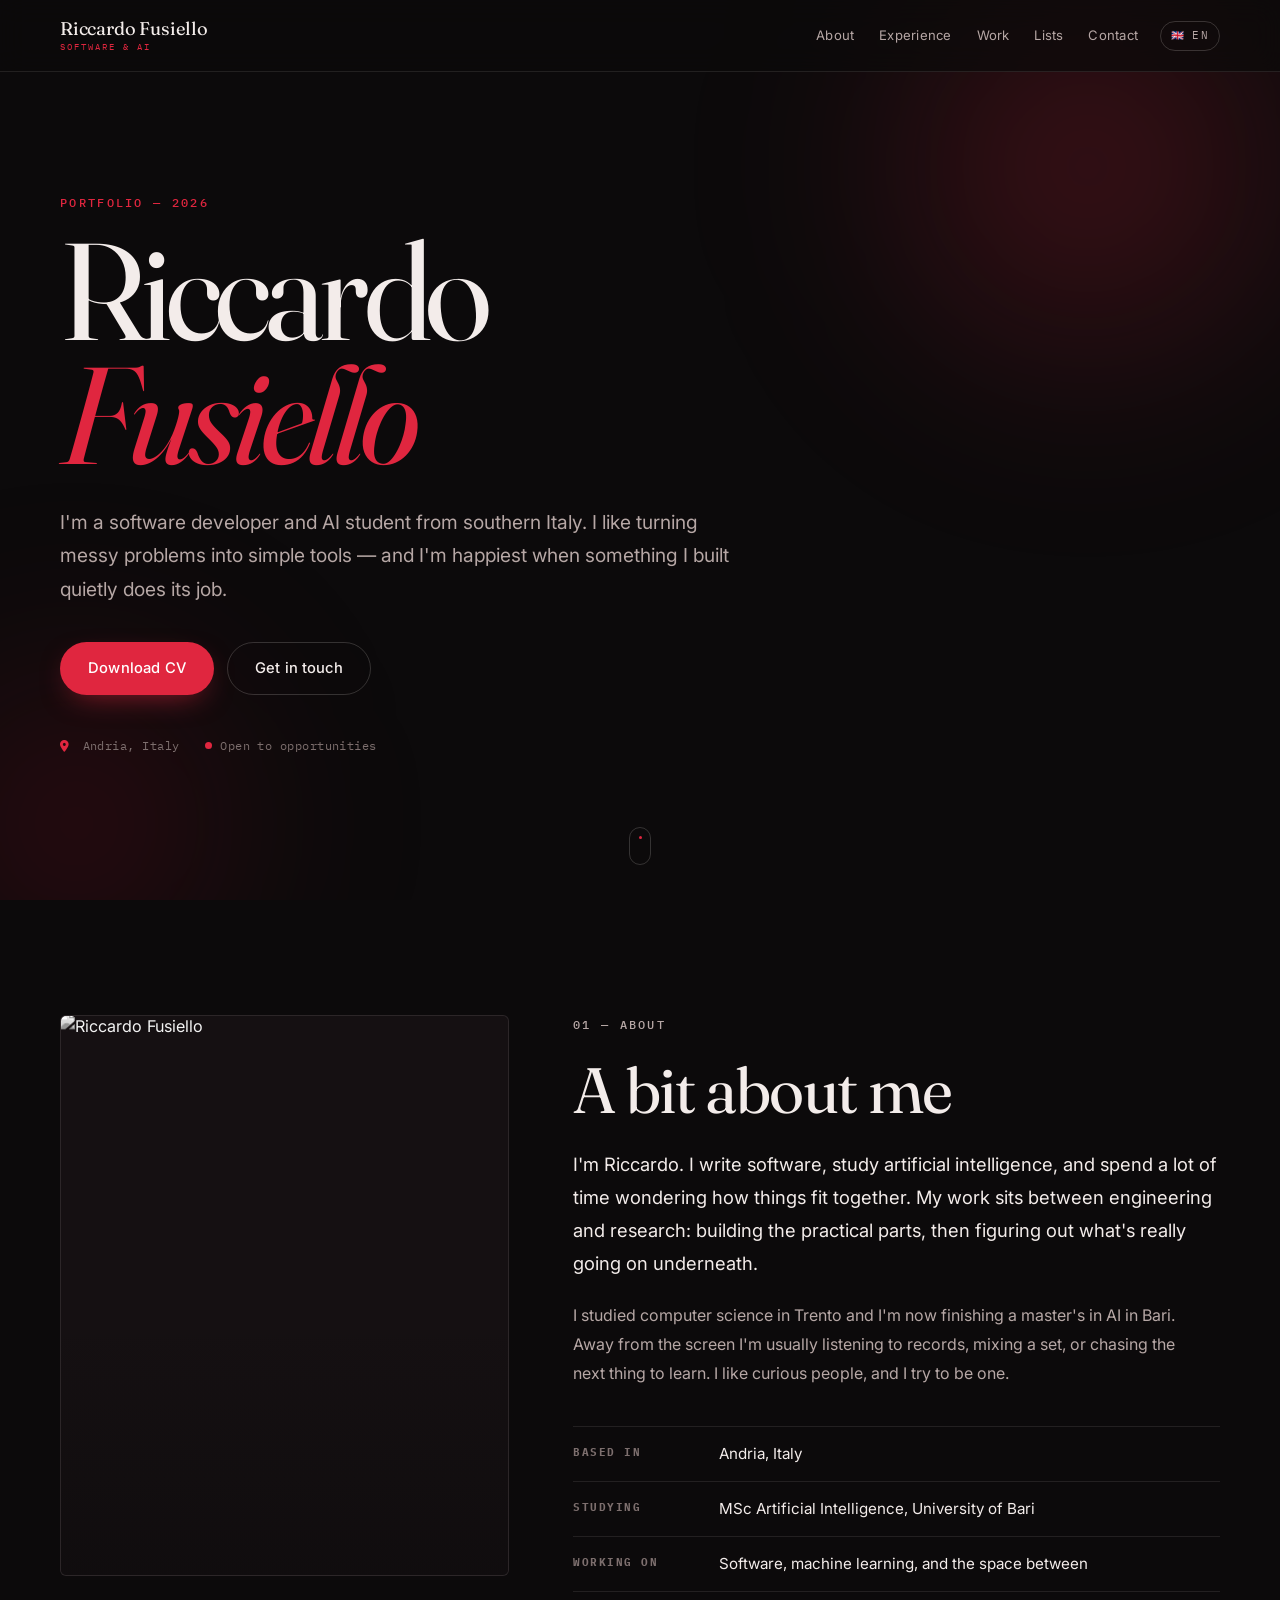
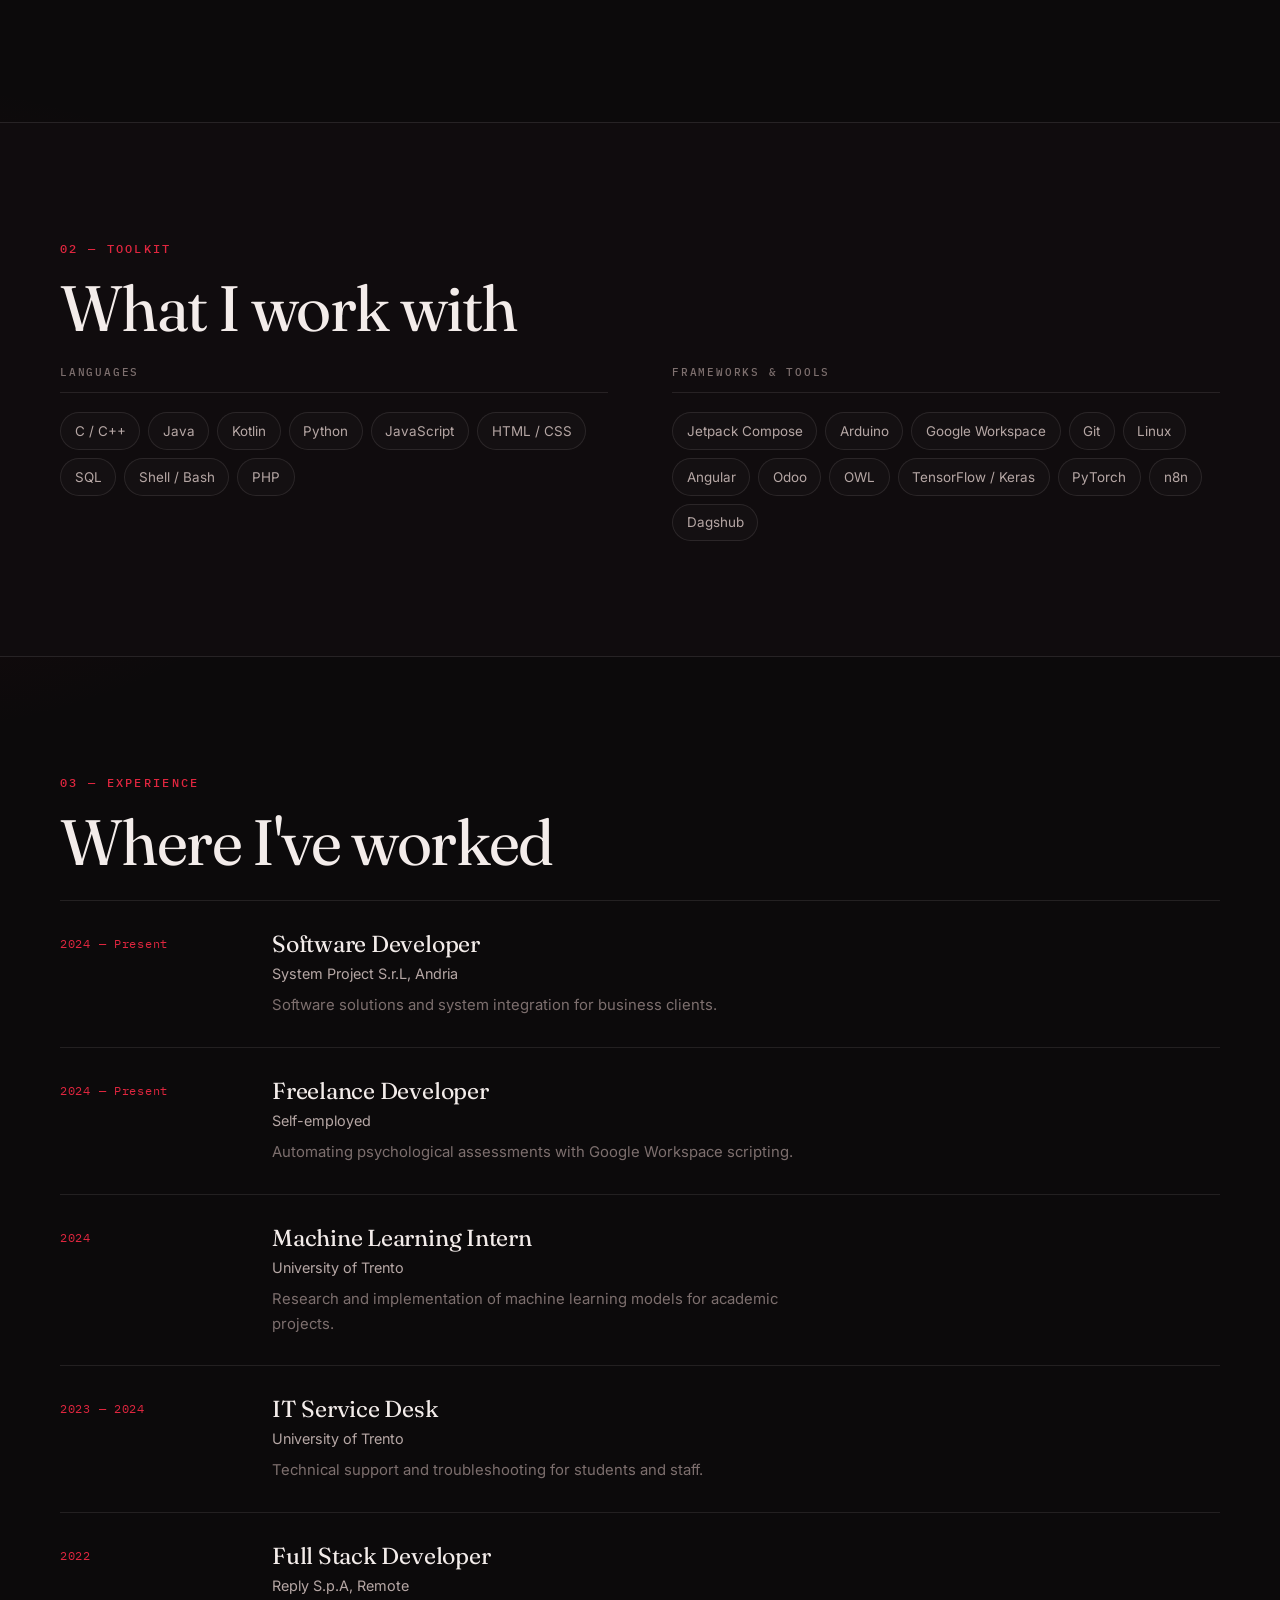
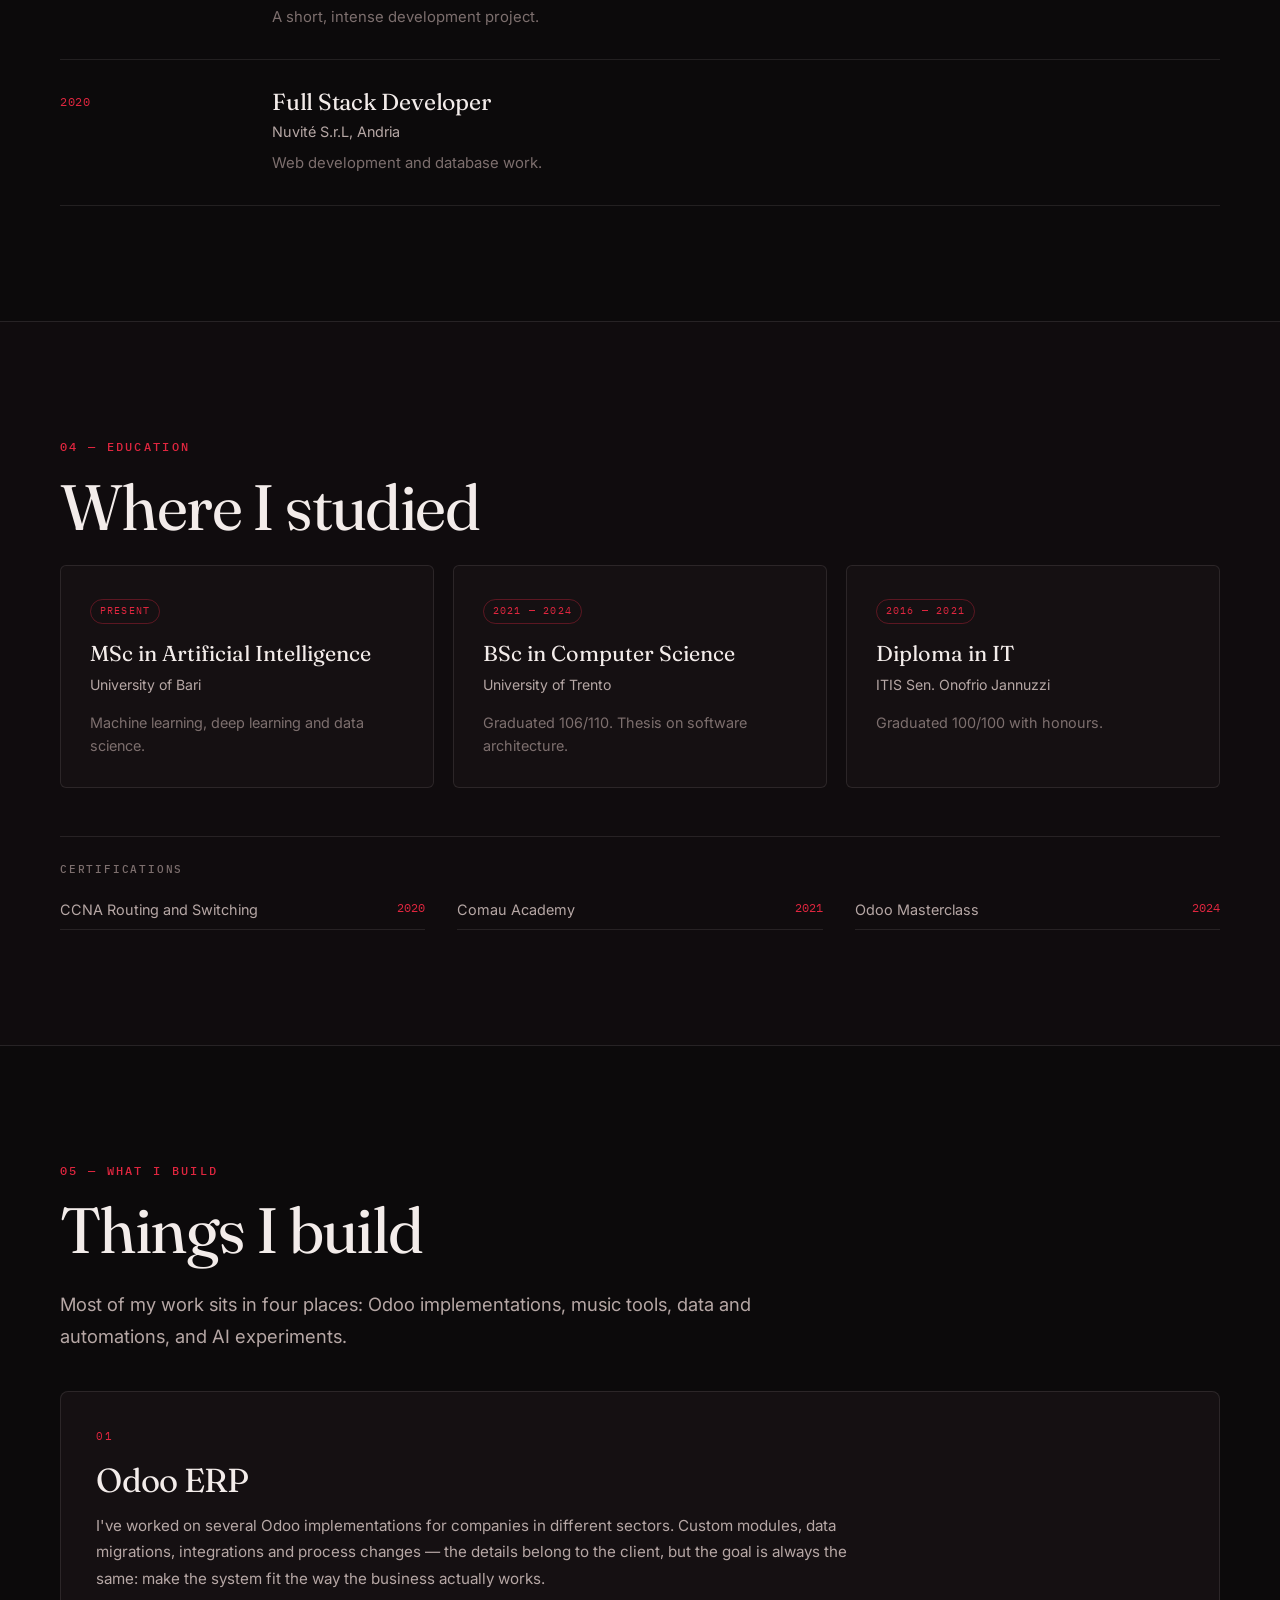
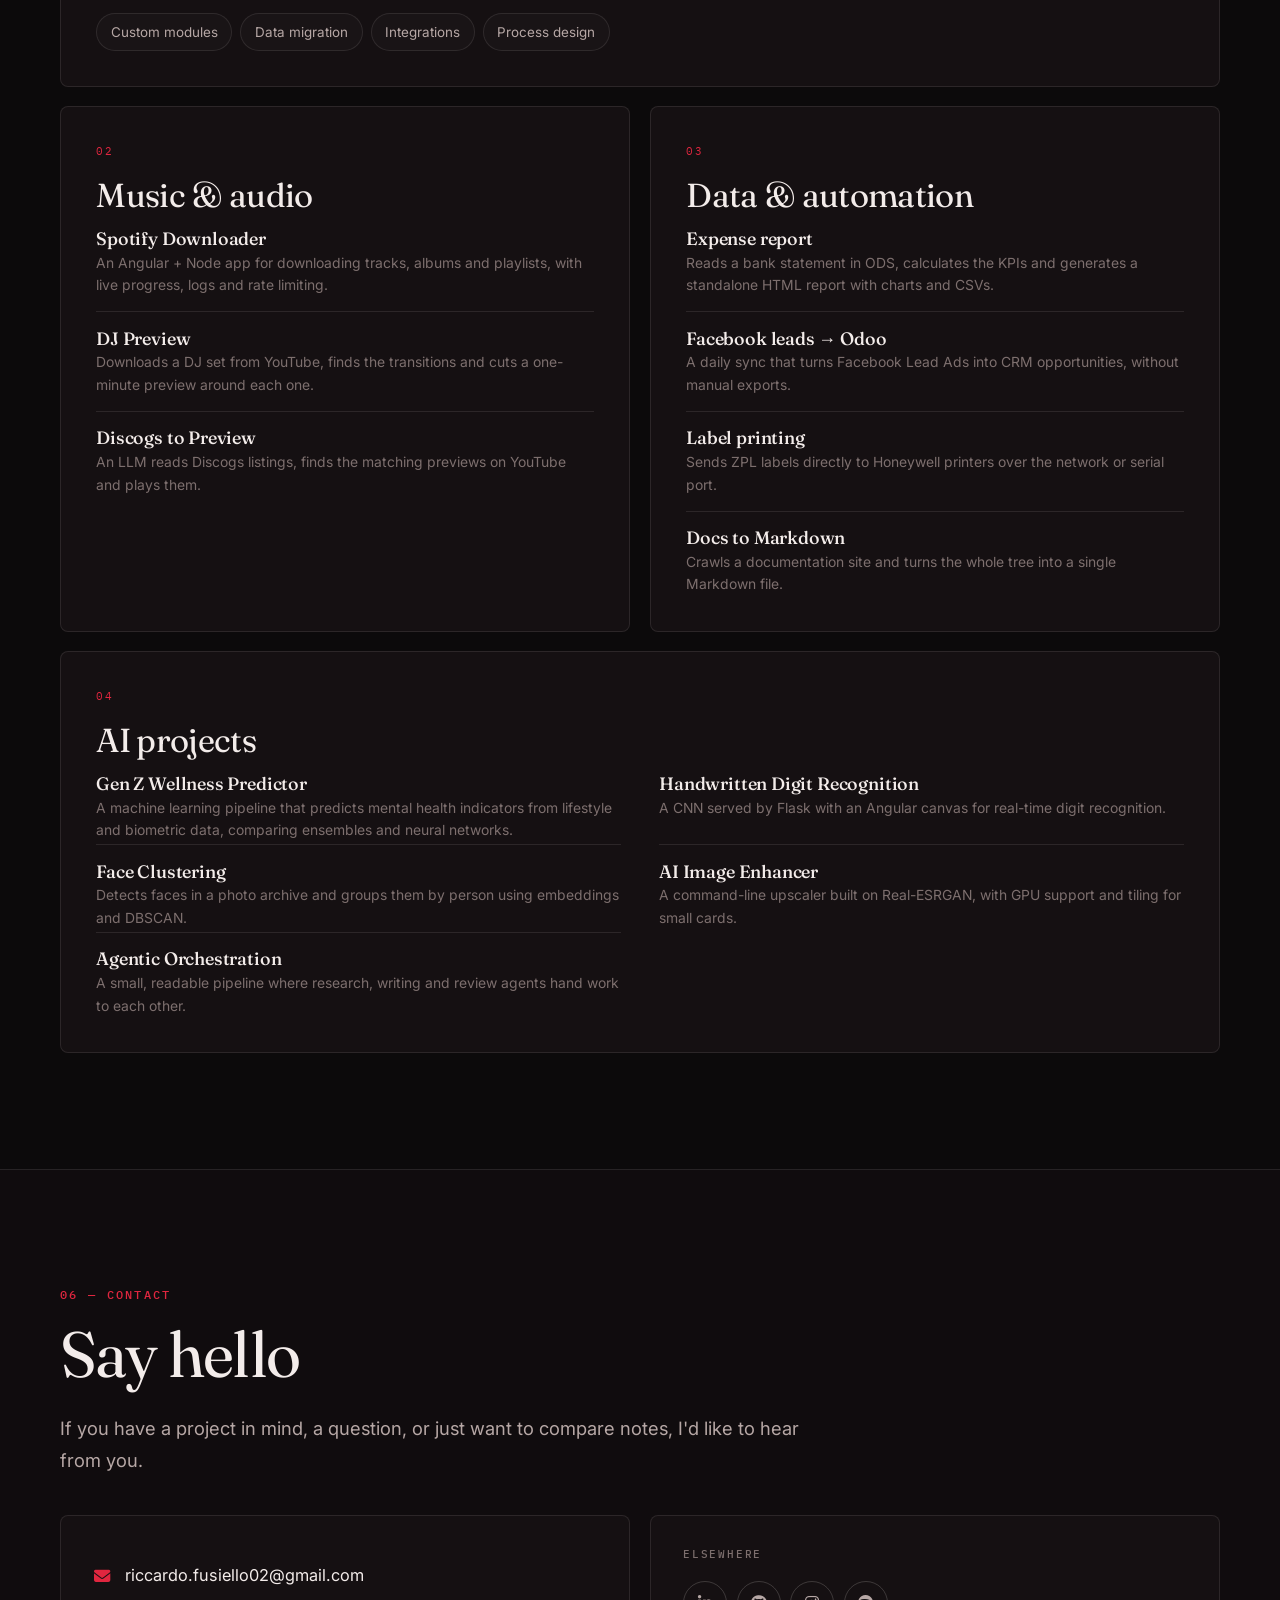
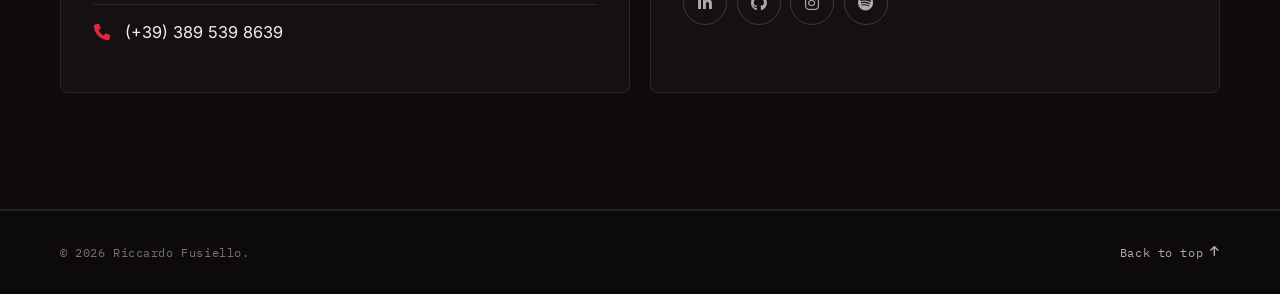
==== index.html @ 57e5f274 "Redesign portfolio with editorial style and rewrite work overview - New red editorial design system " ====
<!DOCTYPE html>
<html lang="en">
<head>
  <meta charset="UTF-8" />
  <meta name="viewport" content="width=device-width, initial-scale=1.0, maximum-scale=5.0, user-scalable=yes" />
  <meta name="theme-color" content="#0c0a0b" />
  <meta name="apple-mobile-web-app-status-bar-style" content="black-translucent" />
  <meta name="color-scheme" content="dark" />
  <style>
    html, body { background-color: #0c0a0b !important; }
  </style>
  <title>Riccardo Fusiello — Software Developer, Odoo ERP & AI</title>
  <meta name="description" content="Riccardo Fusiello is a software developer and AI student based in Andria, Italy. He works on Odoo ERP implementations, custom web apps and automations that save teams time." />
  <meta name="keywords" content="Riccardo Fusiello, software developer, Odoo ERP, Odoo developer, web apps, Angular, Python, automation, artificial intelligence, Andria, Italy" />
  <meta name="author" content="Riccardo Fusiello" />
  <meta name="robots" content="index, follow" />
  <link rel="canonical" href="https://riccardofus.github.io/Cavi-Website/" />

  <meta property="og:type" content="website" />
  <meta property="og:title" content="Riccardo Fusiello — Software Developer, Odoo ERP & AI" />
  <meta property="og:description" content="Odoo ERP implementations, custom web apps and automations. Software developer and AI student based in Andria, Italy." />
  <meta property="og:url" content="https://riccardofus.github.io/Cavi-Website/" />
  <meta property="og:image" content="https://riccardofus.github.io/Cavi-Website/misc/1756748267986.png" />
  <meta property="og:locale" content="en_US" />
  <meta property="og:locale:alternate" content="it_IT" />
  <meta property="og:site_name" content="Riccardo Fusiello" />

  <meta name="twitter:card" content="summary_large_image" />
  <meta name="twitter:title" content="Riccardo Fusiello — Software Developer, Odoo ERP & AI" />
  <meta name="twitter:description" content="Odoo ERP implementations, custom web apps and automations. Software developer and AI student based in Andria, Italy." />
  <meta name="twitter:image" content="https://riccardofus.github.io/Cavi-Website/misc/1756748267986.png" />

  <script type="application/ld+json">
  {
    "@context": "https://schema.org",
    "@graph": [
      {
        "@type": "Person",
        "name": "Riccardo Fusiello",
        "jobTitle": "Software Developer",
        "description": "Software developer and AI student working on Odoo ERP implementations, web apps and automations.",
        "url": "https://riccardofus.github.io/Cavi-Website/",
        "image": "https://riccardofus.github.io/Cavi-Website/misc/1756748267986.png",
        "address": { "@type": "PostalAddress", "addressLocality": "Andria", "addressCountry": "IT" },
        "alumniOf": [
          { "@type": "CollegeOrUniversity", "name": "University of Bari" },
          { "@type": "CollegeOrUniversity", "name": "University of Trento" }
        ],
        "knowsAbout": ["Odoo ERP", "Software Engineering", "Artificial Intelligence", "Web Development", "Automation"],
        "sameAs": [
          "https://www.linkedin.com/in/riccardo-fusiello-a02446216/",
          "https://github.com/riccardofus",
          "https://www.instagram.com/riccardo.fusiello/"
        ]
      },
      {
        "@type": "WebSite",
        "name": "Riccardo Fusiello",
        "url": "https://riccardofus.github.io/Cavi-Website/"
      }
    ]
  }
  </script>

  <link rel="preconnect" href="https://fonts.googleapis.com">
  <link rel="preconnect" href="https://fonts.gstatic.com" crossorigin>
  <link href="https://fonts.googleapis.com/css2?family=Fraunces:opsz,wght@9..144,300;9..144,400;9..144,500;9..144,600&family=Inter:wght@300;400;500;600&family=IBM+Plex+Mono:wght@400;500&display=swap" rel="stylesheet">
  <link
    href="https://cdn.jsdelivr.net/npm/bootstrap@5.3.0/dist/css/bootstrap.min.css"
    rel="stylesheet"
    integrity="sha384-9ndCyUaIbzAi2FUVXJi0CjmCapSmO7SnpJef0486qhLnuZ2cdeRhO02iuK6FUUVM"
    crossorigin="anonymous"
  />
  <link rel="stylesheet" href="https://cdnjs.cloudflare.com/ajax/libs/font-awesome/6.4.0/css/all.min.css">
  <link rel="stylesheet" href="style/styleNew.css" />
</head>
<body>

  <div class="scroll-progress" aria-hidden="true">
    <div class="scroll-progress__fill" id="scrollProgressFill"></div>
  </div>

  <div class="loading" id="loadingScreen">
    <div class="loading__brand">Riccardo Fusiello</div>
    <div class="loading__text" id="loadingText">Loading</div>
    <div class="loading__bar"><div class="loading__fill" id="loadingBarFill"></div></div>
  </div>

  <nav class="navbar navbar-expand-lg fixed-top site-nav">
    <div class="container">
      <a class="nav-brand" href="#top">
        <span class="nav-brand__name">Riccardo Fusiello</span>
        <span class="nav-brand__role">Software &amp; AI</span>
      </a>
      <button class="navbar-toggler" type="button" data-bs-toggle="collapse" data-bs-target="#navbarNav" aria-controls="navbarNav" aria-expanded="false" aria-label="Toggle navigation">
        <span class="toggler-bars"><span></span><span></span><span></span></span>
      </button>
      <div class="collapse navbar-collapse" id="navbarNav">
        <ul class="navbar-nav ms-auto">
          <li class="nav-item"><a class="nav-link" href="#about" data-i18n="nav_about">About</a></li>
          <li class="nav-item"><a class="nav-link" href="#experience" data-i18n="nav_experience">Experience</a></li>
          <li class="nav-item"><a class="nav-link" href="#work" data-i18n="nav_work">Work</a></li>
          <li class="nav-item"><a class="nav-link" href="#lists" id="listsNavLink" data-i18n="nav_lists">Lists</a></li>
          <!-- <li class="nav-item"><a class="nav-link" href="#music" data-i18n="nav_music">Music</a></li> -->
          <li class="nav-item"><a class="nav-link" href="#contact" data-i18n="nav_contact">Contact</a></li>
          <li class="nav-item">
            <button class="lang-toggle" id="langToggle" title="Switch language">
              <span class="lang-flag" id="langFlag">🇬🇧</span>
              <span class="lang-label" id="langLabel">EN</span>
            </button>
          </li>
        </ul>
      </div>
    </div>
  </nav>

  <header id="top" class="hero">
    <div class="hero__glow hero__glow--one" aria-hidden="true"></div>
    <div class="hero__glow hero__glow--two" aria-hidden="true"></div>
    <div class="container hero__inner">
      <p class="eyebrow hero__eyebrow" data-i18n="hero_eyebrow">Portfolio — 2026</p>
      <h1 class="hero__title">
        <span>Riccardo</span>
        <span>Fusiello</span>
      </h1>
      <p class="hero__lead" data-i18n="hero_lead">I'm a software developer and AI student from southern Italy. I like turning messy problems into simple tools — and I'm happiest when something I built quietly does its job.</p>
      <div class="hero__actions">
        <a href="misc/CV.pdf" target="_blank" class="btn btn--primary" data-i18n="hero_cv">Download CV</a>
        <a href="#contact" class="btn btn--ghost" data-i18n="hero_contact">Get in touch</a>
      </div>
      <div class="hero__meta">
        <span><i class="fas fa-map-marker-alt"></i> <span data-i18n="hero_location">Andria, Italy</span></span>
        <span class="status"><i></i> <span data-i18n="hero_status">Open to opportunities</span></span>
      </div>
    </div>
    <a class="hero__scroll" href="#about" aria-label="Scroll to about">
      <span></span>
    </a>
  </header>

  <main>

    <section id="about" class="section about">
      <div class="container">
        <div class="about__grid">
          <div class="about__portrait reveal" style="--d:.05s">
            <div class="portrait">
              <img src="misc/1756748267986.png" alt="Riccardo Fusiello" class="portrait__img">
            </div>
          </div>
          <div class="about__body">
            <p class="eyebrow reveal" style="--d:.1s" data-i18n="about_eyebrow">01 — About</p>
            <h2 class="section-title reveal" style="--d:.15s" data-i18n="about_title">A bit about me</h2>
            <p class="section-lead reveal" style="--d:.2s" data-i18n="about_p1">I'm Riccardo. I write software, study artificial intelligence, and spend a lot of time wondering how things fit together. My work sits between engineering and research: building the practical parts, then figuring out what's really going on underneath.</p>
            <p class="reveal" style="--d:.25s" data-i18n="about_p2">I studied computer science in Trento and I'm now finishing a master's in AI in Bari. Away from the screen I'm usually listening to records, mixing a set, or chasing the next thing to learn. I like curious people, and I try to be one.</p>
            <dl class="facts reveal" style="--d:.3s">
              <div class="fact">
                <dt data-i18n="fact_location_label">Based in</dt>
                <dd data-i18n="fact_location">Andria, Italy</dd>
              </div>
              <div class="fact">
                <dt data-i18n="fact_education_label">Studying</dt>
                <dd data-i18n="fact_education">MSc Artificial Intelligence, University of Bari</dd>
              </div>
              <div class="fact">
                <dt data-i18n="fact_focus_label">Working on</dt>
                <dd data-i18n="fact_focus">Software, machine learning, and the space between</dd>
              </div>
            </dl>
          </div>
        </div>
      </div>
    </section>

    <section id="skills" class="section section--alt skills">
      <div class="container">
        <p class="eyebrow reveal" data-i18n="skills_eyebrow">02 — Toolkit</p>
        <h2 class="section-title reveal" style="--d:.05s" data-i18n="skills_title">What I work with</h2>
        <div class="skills__grid">
          <div class="skill-group reveal" style="--d:.1s">
            <h3 class="skill-group__title" data-i18n="skills_languages">Languages</h3>
            <ul class="tags">
              <li>C / C++</li><li>Java</li><li>Kotlin</li><li>Python</li><li>JavaScript</li><li>HTML / CSS</li><li>SQL</li><li>Shell / Bash</li><li>PHP</li>
            </ul>
          </div>
          <div class="skill-group reveal" style="--d:.18s">
            <h3 class="skill-group__title" data-i18n="skills_frameworks">Frameworks &amp; tools</h3>
            <ul class="tags">
              <li>Jetpack Compose</li><li>Arduino</li><li>Google Workspace</li><li>Git</li><li>Linux</li><li>Angular</li><li>Odoo</li><li>OWL</li><li>TensorFlow / Keras</li><li>PyTorch</li><li>n8n</li><li>Dagshub</li>
            </ul>
          </div>
        </div>
      </div>
    </section>

    <section id="experience" class="section experience">
      <div class="container">
        <p class="eyebrow reveal" data-i18n="exp_eyebrow">03 — Experience</p>
        <h2 class="section-title reveal" style="--d:.05s" data-i18n="exp_title">Where I've worked</h2>
        <div class="timeline">
          <article class="timeline__item reveal" style="--d:.08s">
            <span class="timeline__date">2024 — Present</span>
            <div class="timeline__body">
              <h3 class="timeline__role" data-i18n="job1_title">Software Developer</h3>
              <p class="timeline__org">System Project S.r.L, Andria</p>
              <p class="timeline__desc" data-i18n="job1_desc">Software solutions and system integration for business clients.</p>
            </div>
          </article>
          <article class="timeline__item reveal" style="--d:.14s">
            <span class="timeline__date">2024 — Present</span>
            <div class="timeline__body">
              <h3 class="timeline__role" data-i18n="job2_title">Freelance Developer</h3>
              <p class="timeline__org" data-i18n="job2_company">Self-employed</p>
              <p class="timeline__desc" data-i18n="job2_desc">Automating psychological assessments with Google Workspace scripting.</p>
            </div>
          </article>
          <article class="timeline__item reveal" style="--d:.2s">
            <span class="timeline__date">2024</span>
            <div class="timeline__body">
              <h3 class="timeline__role" data-i18n="job3_title">Machine Learning Intern</h3>
              <p class="timeline__org">University of Trento</p>
              <p class="timeline__desc" data-i18n="job3_desc">Research and implementation of machine learning models for academic projects.</p>
            </div>
          </article>
          <article class="timeline__item reveal" style="--d:.26s">
            <span class="timeline__date">2023 — 2024</span>
            <div class="timeline__body">
              <h3 class="timeline__role" data-i18n="job4_title">IT Service Desk</h3>
              <p class="timeline__org">University of Trento</p>
              <p class="timeline__desc" data-i18n="job4_desc">Technical support and troubleshooting for students and staff.</p>
            </div>
          </article>
          <article class="timeline__item reveal" style="--d:.32s">
            <span class="timeline__date">2022</span>
            <div class="timeline__body">
              <h3 class="timeline__role" data-i18n="job5_title">Full Stack Developer</h3>
              <p class="timeline__org" data-i18n="job5_company">Reply S.p.A, Remote</p>
              <p class="timeline__desc" data-i18n="job5_desc">A short, intense development project.</p>
            </div>
          </article>
          <article class="timeline__item reveal" style="--d:.38s">
            <span class="timeline__date">2020</span>
            <div class="timeline__body">
              <h3 class="timeline__role" data-i18n="job6_title">Full Stack Developer</h3>
              <p class="timeline__org" data-i18n="job6_company">Nuvité S.r.L, Andria</p>
              <p class="timeline__desc" data-i18n="job6_desc">Web development and database work.</p>
            </div>
          </article>
        </div>
      </div>
    </section>

    <section id="education" class="section section--alt education">
      <div class="container">
        <p class="eyebrow reveal" data-i18n="edu_eyebrow">04 — Education</p>
        <h2 class="section-title reveal" style="--d:.05s" data-i18n="edu_title">Where I studied</h2>
        <div class="edu-grid">
          <article class="edu-card reveal" style="--d:.08s">
            <span class="edu-card__badge" data-i18n="edu_present">Present</span>
            <h3 class="edu-card__title" data-i18n="edu_master_title">MSc in Artificial Intelligence</h3>
            <p class="edu-card__org" data-i18n="edu_master_uni">University of Bari</p>
            <p class="edu-card__desc" data-i18n="edu_master_desc">Machine learning, deep learning and data science.</p>
          </article>
          <article class="edu-card reveal" style="--d:.14s">
            <span class="edu-card__badge">2021 — 2024</span>
            <h3 class="edu-card__title" data-i18n="edu_bachelor_title">BSc in Computer Science</h3>
            <p class="edu-card__org" data-i18n="edu_bachelor_uni">University of Trento</p>
            <p class="edu-card__desc" data-i18n="edu_bachelor_desc">Graduated 106/110. Thesis on software architecture.</p>
          </article>
          <article class="edu-card reveal" style="--d:.2s">
            <span class="edu-card__badge">2016 — 2021</span>
            <h3 class="edu-card__title" data-i18n="edu_diploma_title">Diploma in IT</h3>
            <p class="edu-card__org" data-i18n="edu_diploma_school">ITIS Sen. Onofrio Jannuzzi</p>
            <p class="edu-card__desc" data-i18n="edu_diploma_desc">Graduated 100/100 with honours.</p>
          </article>
        </div>
        <div class="certs reveal" style="--d:.24s">
          <h3 class="certs__title" data-i18n="cert_title">Certifications</h3>
          <ul class="certs__list">
            <li>CCNA Routing and Switching <span>2020</span></li>
            <li>Comau Academy <span>2021</span></li>
            <li>Odoo Masterclass <span>2024</span></li>
          </ul>
        </div>
      </div>
    </section>

    <section id="work" class="section work">
      <div class="container">
        <p class="eyebrow reveal" data-i18n="work_eyebrow">05 — What I build</p>
        <h2 class="section-title reveal" style="--d:.05s" data-i18n="work_title">Things I build</h2>
        <p class="section-lead reveal" style="--d:.1s" data-i18n="work_intro">Most of my work sits in three places: Odoo implementations, web apps, and the small automations that quietly save people time.</p>

        <div class="work-grid">
          <article class="work-card work-card--wide reveal" style="--d:.14s">
            <p class="work-card__index">01</p>
            <h3 class="work-card__title" data-i18n="odoo_title">Odoo ERP</h3>
            <p class="work-card__text" data-i18n="odoo_desc">I've worked on several Odoo implementations for companies in different sectors. Custom modules, data migrations, integrations and process changes — the details belong to the client, but the goal is always the same: make the system fit the way the business actually works.</p>
            <ul class="tags work-tags">
              <li data-i18n="odoo_tag1">Custom modules</li>
              <li data-i18n="odoo_tag2">Data migration</li>
              <li data-i18n="odoo_tag3">Integrations</li>
              <li data-i18n="odoo_tag4">Process design</li>
            </ul>
          </article>

          <article class="work-card reveal" style="--d:.2s">
            <p class="work-card__index">02</p>
            <h3 class="work-card__title" data-i18n="musicwork_title">Music &amp; audio</h3>
            <ul class="work-list">
              <li>
                <h4 data-i18n="musicwork1_name">Spotify Downloader</h4>
                <p data-i18n="musicwork1_desc">An Angular + Node app for downloading tracks, albums and playlists, with live progress, logs and rate limiting.</p>
              </li>
              <li>
                <h4 data-i18n="musicwork2_name">DJ Preview</h4>
                <p data-i18n="musicwork2_desc">Downloads a DJ set from YouTube, finds the transitions and cuts a one-minute preview around each one.</p>
              </li>
              <li>
                <h4 data-i18n="musicwork3_name">Discogs to Preview</h4>
                <p data-i18n="musicwork3_desc">An LLM reads Discogs listings, finds the matching previews on YouTube and plays them.</p>
              </li>
            </ul>
          </article>

          <article class="work-card reveal" style="--d:.26s">
            <p class="work-card__index">03</p>
            <h3 class="work-card__title" data-i18n="datawork_title">Data &amp; automation</h3>
            <ul class="work-list">
              <li>
                <h4 data-i18n="datawork1_name">Expense report</h4>
                <p data-i18n="datawork1_desc">Reads a bank statement in ODS, calculates the KPIs and generates a standalone HTML report with charts and CSVs.</p>
              </li>
              <li>
                <h4 data-i18n="datawork2_name">Facebook leads → Odoo</h4>
                <p data-i18n="datawork2_desc">A daily sync that turns Facebook Lead Ads into CRM opportunities, without manual exports.</p>
              </li>
              <li>
                <h4 data-i18n="datawork3_name">Label printing</h4>
                <p data-i18n="datawork3_desc">Sends ZPL labels directly to Honeywell printers over the network or serial port.</p>
              </li>
              <li>
                <h4 data-i18n="datawork4_name">Docs to Markdown</h4>
                <p data-i18n="datawork4_desc">Crawls a documentation site and turns the whole tree into a single Markdown file.</p>
              </li>
            </ul>
          </article>

          <article class="work-card work-card--wide reveal" style="--d:.32s">
            <p class="work-card__index">04</p>
            <h3 class="work-card__title" data-i18n="aiwork_title">AI projects</h3>
            <ul class="work-list work-list--grid">
              <li>
                <h4 data-i18n="aiwork1_name">Gen Z Wellness Predictor</h4>
                <p data-i18n="aiwork1_desc">A machine learning pipeline that predicts mental health indicators from lifestyle and biometric data, comparing ensembles and neural networks.</p>
              </li>
              <li>
                <h4 data-i18n="aiwork2_name">Handwritten Digit Recognition</h4>
                <p data-i18n="aiwork2_desc">A CNN served by Flask with an Angular canvas for real-time digit recognition.</p>
              </li>
              <li>
                <h4 data-i18n="aiwork3_name">Face Clustering</h4>
                <p data-i18n="aiwork3_desc">Detects faces in a photo archive and groups them by person using embeddings and DBSCAN.</p>
              </li>
              <li>
                <h4 data-i18n="aiwork4_name">AI Image Enhancer</h4>
                <p data-i18n="aiwork4_desc">A command-line upscaler built on Real-ESRGAN, with GPU support and tiling for small cards.</p>
              </li>
              <li>
                <h4 data-i18n="aiwork5_name">Agentic Orchestration</h4>
                <p data-i18n="aiwork5_desc">A small, readable pipeline where research, writing and review agents hand work to each other.</p>
              </li>
            </ul>
          </article>
        </div>

        <!-- Old project card, kept for reference:
        <article class="project reveal" style="--d:.1s" data-title="Shelfy" data-quote="A quiet place for the books you actually own.">
          <div class="project__media" aria-hidden="true"><span class="project__icon"><i class="fas fa-book-open"></i></span></div>
          <div class="project__body">
            <p class="project__index">01</p>
            <h3 class="project__title" data-i18n="project_title">Shelfy</h3>
            <p class="project__quote" data-i18n="project_quote">A quiet place for the books you actually own.</p>
            <p class="project__desc" data-i18n="project_desc">A small library app for the books I own and lend. It began as a fix for my own shelf and ended up teaching me how much work goes into keeping something simple.</p>
          </div>
        </article>
        -->
      </div>
    </section>

    <!-- Music and roulette are kept here for reference. Remove this comment block to restore them.
    <section id="music" class="section section--alt music">
      <div class="container">
        <p class="eyebrow reveal" data-i18n="music_eyebrow">06 — Sound</p>
        <h2 class="section-title reveal" style="--d:.05s" data-i18n="music_title">cavi.wav</h2>
        <p class="section-lead reveal" style="--d:.1s" data-i18n="music_tagline">Records, mixes and late-night discoveries.</p>

        <div class="tabs reveal" style="--d:.14s">
          <button class="tab is-active" data-tab="spotify" data-i18n="music_tab_spotify">Spotify</button>
          <button class="tab" data-tab="youtube" data-i18n="music_tab_youtube">YouTube</button>
          <button class="tab" data-tab="instagram" data-i18n="music_tab_instagram">Instagram</button>
        </div>

        <div class="panel is-active" id="panel-spotify">
          <div class="spotify-grid">
            <div class="spotify-card reveal" style="--d:.05s">
              <iframe src="https://open.spotify.com/embed/playlist/5WXVYnbA08tIUIexoFm0GP" width="100%" height="152" frameborder="0" allowtransparency="true" allow="encrypted-media" loading="lazy"></iframe>
              <p class="spotify-label">Jazz-Funky House</p>
            </div>
            <div class="spotify-card reveal" style="--d:.1s">
              <iframe src="https://open.spotify.com/embed/playlist/3mCXkog9fWWtxIYX5mbaWJ" width="100%" height="152" frameborder="0" allowtransparency="true" allow="encrypted-media" loading="lazy"></iframe>
              <p class="spotify-label">Glitchato</p>
            </div>
            <div class="spotify-card reveal" style="--d:.15s">
              <iframe src="https://open.spotify.com/embed/playlist/39CWgfBArrnIoXfnEpK1XA" width="100%" height="152" frameborder="0" allowtransparency="true" allow="encrypted-media" loading="lazy"></iframe>
              <p class="spotify-label">Soundtrack fuori di testa</p>
            </div>
            <div class="spotify-card reveal" style="--d:.2s">
              <iframe src="https://open.spotify.com/embed/playlist/6AYfZqv8yufAK4ynfZICKw" width="100%" height="152" frameborder="0" allowtransparency="true" allow="encrypted-media" loading="lazy"></iframe>
              <p class="spotify-label">Jungle Vibes</p>
            </div>
            <div class="spotify-card reveal" style="--d:.25s">
              <iframe src="https://open.spotify.com/embed/playlist/7pCNudfXyp25BJp5EGXy1m" width="100%" height="152" frameborder="0" allowtransparency="true" allow="encrypted-media" loading="lazy"></iframe>
              <p class="spotify-label">Dream man</p>
            </div>
            <div class="spotify-card reveal" style="--d:.3s">
              <iframe src="https://open.spotify.com/embed/playlist/72c80SP8YSASEz9Bkwkxh2" width="100%" height="152" frameborder="0" allowtransparency="true" allow="encrypted-media" loading="lazy"></iframe>
              <p class="spotify-label">Karaokando</p>
            </div>
          </div>
          <div class="panel__cta">
            <a href="https://open.spotify.com/user/11134519888" target="_blank" class="btn btn--ghost" data-i18n="music_spotify_cta">Open all 47 playlists</a>
          </div>
        </div>

        <div class="panel" id="panel-youtube">
          <div class="youtube-card reveal">
            <div class="youtube-thumb" data-href="https://www.youtube.com/@Caviiiiii">
              <i class="fab fa-youtube youtube-play"></i>
              <span class="youtube-thumb__label" data-i18n="music_yt_visit">Visit channel</span>
            </div>
            <div class="youtube-info">
              <h3>cavi.wav</h3>
              <p data-i18n="music_yt_desc">DJ sets, mixes and music</p>
              <a href="https://www.youtube.com/@Caviiiiii" target="_blank" class="link">@Caviiiiii</a>
            </div>
          </div>
          <div class="panel__cta">
            <a href="https://www.youtube.com/@Caviiiiii" target="_blank" class="btn btn--ghost" data-i18n="music_yt_cta">Subscribe on YouTube</a>
          </div>
        </div>

        <div class="panel" id="panel-instagram">
          <div class="instagram-card reveal">
            <div class="instagram-header">
              <div class="instagram-avatar"><i class="fab fa-instagram"></i></div>
              <div>
                <h3>cavi.media</h3>
                <p data-i18n="music_ig_desc">Music · DJ · Vibes</p>
              </div>
            </div>
            <div class="instagram-post" data-href="https://www.instagram.com/cavi.media">
              <i class="fab fa-instagram"></i>
              <span data-i18n="music_ig_visit">View profile</span>
            </div>
            <div class="panel__cta">
              <a href="https://www.instagram.com/cavi.media" target="_blank" class="btn btn--ghost" data-i18n="music_ig_cta">Follow @cavi.media</a>
            </div>
          </div>
        </div>
      </div>
    </section>

    <section id="roulette" class="section roulette">
      <div class="container">
        <p class="eyebrow reveal" data-i18n="roulette_eyebrow">07 — Playlist</p>
        <h2 class="section-title reveal" style="--d:.05s" data-i18n="roulette_title">Pick a track</h2>
        <p class="section-lead reveal" style="--d:.1s" data-i18n="roulette_tagline">Let the archive choose for you.</p>
        <div class="roulette__box reveal" style="--d:.15s">
          <div class="roulette__display" id="songDisplay">
            <div class="roulette__placeholder" id="songPlaceholder">
              <i class="fas fa-compact-disc"></i>
              <p data-i18n="roulette_placeholder">Ready when you are.</p>
            </div>
            <div class="roulette__result" id="songResult" style="display:none">
              <iframe id="songFrame" src="" width="100%" height="152" frameborder="0" allowtransparency="true" allow="encrypted-media" loading="lazy"></iframe>
              <p class="roulette__track" id="songTrackName"></p>
              <p class="roulette__playlist" id="songPlaylistName"></p>
            </div>
          </div>
          <button class="btn btn--primary" id="shuffleBtn">
            <i class="fas fa-shuffle"></i> <span data-i18n="roulette_btn">Shuffle</span>
          </button>
        </div>
      </div>
    </section>
    -->

    <section id="contact" class="section section--alt contact">
      <div class="container">
        <p class="eyebrow reveal" data-i18n="contact_eyebrow">08 — Contact</p>
        <h2 class="section-title reveal" style="--d:.05s" data-i18n="contact_title">Say hello</h2>
        <p class="section-lead reveal" style="--d:.1s" data-i18n="contact_lead">If you have a project in mind, a question, or just want to compare notes, I'd like to hear from you.</p>
        <div class="contact__grid">
          <div class="contact-card reveal" style="--d:.15s">
            <a href="mailto:riccardo.fusiello02@gmail.com" class="contact-card__link">
              <i class="fas fa-envelope"></i>
              <span>riccardo.fusiello02@gmail.com</span>
            </a>
            <a href="tel:+393895398639" class="contact-card__link">
              <i class="fas fa-phone"></i>
              <span>(+39) 389 539 8639</span>
            </a>
          </div>
          <div class="contact-card reveal" style="--d:.2s">
            <h3 class="contact-card__title" data-i18n="connect_title">Elsewhere</h3>
            <div class="socials">
              <a href="https://www.linkedin.com/in/riccardo-fusiello-a02446216/" target="_blank" aria-label="LinkedIn"><i class="fab fa-linkedin-in"></i></a>
              <a href="https://github.com/riccardofus" target="_blank" aria-label="GitHub"><i class="fab fa-github"></i></a>
              <a href="https://www.instagram.com/riccardo.fusiello/" target="_blank" aria-label="Instagram"><i class="fab fa-instagram"></i></a>
              <a href="https://open.spotify.com/user/11134519888?si=5ef3217eab024590" target="_blank" aria-label="Spotify"><i class="fab fa-spotify"></i></a>
            </div>
          </div>
        </div>
      </div>
    </section>
  </main>

  <footer class="footer">
    <div class="container footer__inner">
      <span data-i18n="copyright">© 2026 Riccardo Fusiello.</span>
      <a href="#top" class="footer__top">Back to top <i class="fas fa-arrow-up"></i></a>
    </div>
  </footer>

  <div class="lists-overlay" id="listsOverlay" aria-hidden="true">
    <div class="lists-overlay__backdrop" data-close-lists></div>
    <div class="lists-overlay__frame" role="dialog" aria-modal="true" aria-label="My Lists">
      <button class="lists-close" id="listsClose" aria-label="Close">✕</button>
      <div class="lists-head">
        <p class="eyebrow" data-i18n="nav_lists">Lists</p>
        <h2 class="section-title" data-i18n="lists_title">My Lists</h2>
        <p class="section-lead" data-i18n="lists_tagline">Books, films and albums worth remembering.</p>
      </div>
      <div class="lists-controls">
        <div class="lists-tabs" id="listsTabs"></div>
        <label class="lists-search">
          <i class="fas fa-search"></i>
          <input type="search" id="listsSearch" data-i18n-ph="lists_filter" placeholder="Filter...">
        </label>
      </div>
      <div class="lists-table-wrap">
        <div class="lists-empty" id="listsEmpty" data-i18n="lists_loading">Loading...</div>
        <table class="lists-table" id="listsTable" hidden>
          <thead>
            <tr>
              <th data-key="title" data-i18n="lists_col_title">Title</th>
              <th data-key="year" data-i18n="lists_col_year">Year</th>
              <th data-key="artist" data-i18n="lists_col_artist">Artist</th>
            </tr>
          </thead>
          <tbody id="listsBody"></tbody>
        </table>
      </div>
      <p class="lists-hint" id="listsHint"></p>
    </div>
  </div>

  <script src="https://cdn.jsdelivr.net/npm/bootstrap@5.3.0/dist/js/bootstrap.bundle.min.js" integrity="sha384-geWF76RCwLtnZ8qwWowPQNguL3RmwHVBC9FhGdlKrxdiJJigb/j/68SIy3Te4Bkz" crossorigin="anonymous"></script>

  <script>
    const prefersReducedMotion = window.matchMedia('(prefers-reduced-motion: reduce)').matches;

    const loadingBar = document.getElementById('loadingBarFill');
    const loadingScreen = document.getElementById('loadingScreen');
    let progress = 0;
    const loadingInterval = setInterval(() => {
      progress += Math.random() * 18 + 8;
      if (progress >= 100) {
        progress = 100;
        clearInterval(loadingInterval);
        loadingBar.style.width = '100%';
        setTimeout(() => {
          loadingScreen.classList.add('is-hidden');
          document.body.classList.add('is-loaded');
          setTimeout(() => { loadingScreen.style.display = 'none'; }, 700);
        }, 250);
        return;
      }
      loadingBar.style.width = progress + '%';
    }, 160);

    const progressFill = document.getElementById('scrollProgressFill');
    function updateScrollProgress() {
      const doc = document.documentElement;
      const max = doc.scrollHeight - doc.clientHeight;
      progressFill.style.width = (max > 0 ? (doc.scrollTop / max) * 100 : 0) + '%';
    }
    window.addEventListener('scroll', updateScrollProgress, { passive: true });
    window.addEventListener('resize', updateScrollProgress);
    updateScrollProgress();

    const revealObserver = new IntersectionObserver((entries) => {
      entries.forEach((entry) => {
        if (entry.isIntersecting) {
          entry.target.classList.add('is-visible');
          revealObserver.unobserve(entry.target);
        }
      });
    }, { threshold: 0.12, rootMargin: '0px 0px -60px 0px' });
    document.querySelectorAll('.reveal').forEach((el) => revealObserver.observe(el));

    document.querySelectorAll('a[href^="#"]').forEach((anchor) => {
      anchor.addEventListener('click', function (e) {
        const target = document.querySelector(this.getAttribute('href'));
        if (target) {
          e.preventDefault();
          target.scrollIntoView({ behavior: prefersReducedMotion ? 'auto' : 'smooth', block: 'start' });
        }
      });
    });

    const navToggler = document.querySelector('.navbar-toggler');
    const navbarCollapse = document.getElementById('navbarNav');
    if (navToggler && navbarCollapse) {
      navToggler.addEventListener('click', () => {
        setTimeout(() => navToggler.classList.toggle('is-open', navbarCollapse.classList.contains('show')), 10);
      });
      navbarCollapse.querySelectorAll('.nav-link').forEach((link) => {
        link.addEventListener('click', () => navToggler.classList.remove('is-open'));
      });
    }

    const musicEnabled = document.getElementById('music') || document.getElementById('roulette');
    if (musicEnabled) {
    document.querySelectorAll('.tab').forEach((tab) => {
      tab.addEventListener('click', () => {
        const target = tab.dataset.tab;
        document.querySelectorAll('.tab').forEach((t) => t.classList.remove('is-active'));
        tab.classList.add('is-active');
        document.querySelectorAll('.panel').forEach((p) => {
          p.classList.toggle('is-active', p.id === 'panel-' + target);
        });
      });
    });

    document.querySelectorAll('[data-href]').forEach((el) => {
      el.addEventListener('click', () => window.open(el.dataset.href, '_blank'));
    });

    let songDatabase = [];
    let songsLoaded = false;
    fetch('spotify_tracks.json')
      .then((r) => r.json())
      .then((data) => {
        songDatabase = data.t.map((t) => ({ id: t[0], playlist: t[1] }));
        songsLoaded = true;
      })
      .catch((err) => console.warn('Could not load spotify_tracks.json:', err));

    const shuffleBtn = document.getElementById('shuffleBtn');
    const songPlaceholder = document.getElementById('songPlaceholder');
    const songResult = document.getElementById('songResult');
    const songFrame = document.getElementById('songFrame');
    const songTrackName = document.getElementById('songTrackName');
    const songPlaylistName = document.getElementById('songPlaylistName');
    let lastTrackIndex = -1;

    if (shuffleBtn) {
      shuffleBtn.addEventListener('click', () => {
        if (!songsLoaded || songDatabase.length === 0) {
          songTrackName.textContent = '';
          songPlaylistName.textContent = 'Loading tracks...';
          songPlaceholder.style.display = 'none';
          songResult.style.display = 'block';
          return;
        }
        let idx;
        do { idx = Math.floor(Math.random() * songDatabase.length); }
        while (idx === lastTrackIndex && songDatabase.length > 1);
        lastTrackIndex = idx;
        const track = songDatabase[idx];
        shuffleBtn.classList.add('is-spinning');
        songPlaceholder.style.display = 'none';
        songResult.style.display = 'none';
        setTimeout(() => {
          songFrame.src = 'https://open.spotify.com/embed/track/' + track.id;
          songTrackName.textContent = '';
          songPlaylistName.textContent = 'From: ' + track.playlist;
          songResult.style.display = 'block';
          shuffleBtn.classList.remove('is-spinning');
        }, 450);
      });
    }
    }

    const listsOverlay = document.getElementById('listsOverlay');
    const listsTabsEl = document.getElementById('listsTabs');
    const listsTable = document.getElementById('listsTable');
    const listsBody = document.getElementById('listsBody');
    const listsEmpty = document.getElementById('listsEmpty');
    const listsHint = document.getElementById('listsHint');
    const listsSearch = document.getElementById('listsSearch');

    let listsLoaded = false;
    let listsLoading = false;
    let listsData = [];
    let listsActive = 0;
    let listsSortKey = 'year';
    let listsSortDir = -1;
    let listsScrollY = 0;

    function t(key) {
      return (translations[currentLang] && translations[currentLang][key]) || '';
    }

    function detectDelimiter(line) {
      const counts = { ',': 0, ';': 0, '\t': 0 };
      let inQ = false;
      for (const ch of line) {
        if (ch === '"') inQ = !inQ;
        else if (!inQ && ch in counts) counts[ch]++;
      }
      return Object.keys(counts).reduce((a, b) => (counts[a] >= counts[b] ? a : b), ',');
    }

    function parseCSV(text, delim) {
      text = String(text).replace(/^\uFEFF/, '');
      const rows = [];
      let row = [];
      let field = '';
      let inQ = false;
      for (let i = 0; i < text.length; i++) {
        const c = text[i];
        if (inQ) {
          if (c === '"') {
            if (text[i + 1] === '"') { field += '"'; i++; }
            else inQ = false;
          } else field += c;
        } else if (c === '"') {
          inQ = true;
        } else if (c === delim) {
          row.push(field); field = '';
        } else if (c === '\n') {
          row.push(field); rows.push(row); row = []; field = '';
        } else if (c !== '\r') {
          field += c;
        }
      }
      if (field !== '' || row.length) { row.push(field); rows.push(row); }
      return rows.filter((r) => r.some((c) => c.trim() !== ''));
    }

    function normalizeHeader(h) {
      return String(h).trim().toLowerCase().replace(/["']/g, '');
    }

    function findCol(headers, candidates) {
      for (const c of candidates) {
        const i = headers.findIndex((h) => h === c || h.includes(c));
        if (i !== -1) return i;
      }
      return -1;
    }

    async function loadLists() {
      if (listsLoaded || listsLoading) return;
      listsLoading = true;
      listsEmpty.hidden = false;
      listsEmpty.textContent = t('lists_loading');
      listsTable.hidden = true;
      try {
        const manifestRes = await fetch('lists/manifest.json', { cache: 'no-cache' });
        if (!manifestRes.ok) throw new Error('manifest ' + manifestRes.status);
        const manifest = await manifestRes.json();
        listsData = await Promise.all(manifest.map(async (entry) => {
          const res = await fetch('lists/' + entry.file, { cache: 'no-cache' });
          if (!res.ok) throw new Error(entry.file + ' ' + res.status);
          const text = await res.text();
          const firstLine = text.split(/\r?\n/)[0] || '';
          const rows = parseCSV(text, detectDelimiter(firstLine));
          if (!rows.length) return { label: entry.label, items: [] };
          const headers = rows[0].map(normalizeHeader);
          const iTitle = findCol(headers, ['titolo', 'title', 'nome']);
          const iYear = findCol(headers, ['anno', 'year', 'data']);
          const iArtist = findCol(headers, ['artista', 'artist', 'autore', 'regista', 'author']);
          const items = rows.slice(1).map((r) => ({
            title: (iTitle !== -1 ? r[iTitle] : r[0]) || '',
            year: (iYear !== -1 ? r[iYear] : r[1]) || '',
            artist: (iArtist !== -1 ? r[iArtist] : r[2]) || ''
          }));
          return { label: entry.label, items };
        }));
        listsLoaded = true;
        renderLists();
      } catch (err) {
        console.warn('Lists load error:', err);
        listsEmpty.hidden = false;
        listsEmpty.textContent = t('lists_error');
        listsTable.hidden = true;
        listsHint.textContent = '';
      } finally {
        listsLoading = false;
      }
    }

    function renderLists() {
      if (!listsLoaded) return;
      listsTabsEl.innerHTML = '';
      listsData.forEach((list, i) => {
        const btn = document.createElement('button');
        btn.type = 'button';
        btn.className = 'lists-tab' + (i === listsActive ? ' is-active' : '');
        btn.textContent = list.label;
        btn.addEventListener('click', () => { listsActive = i; renderLists(); });
        listsTabsEl.appendChild(btn);
      });

      listsTable.querySelectorAll('thead th').forEach((th) => {
        th.classList.toggle('is-sorted', th.dataset.key === listsSortKey);
      });

      const list = listsData[listsActive] || { items: [] };
      const q = (listsSearch.value || '').trim().toLowerCase();
      const items = list.items.filter((it) =>
        !q || (it.title + ' ' + it.artist + ' ' + it.year).toLowerCase().includes(q));
      items.sort((a, b) => {
        let av = a[listsSortKey];
        let bv = b[listsSortKey];
        if (listsSortKey === 'year') { av = parseInt(av, 10) || 0; bv = parseInt(bv, 10) || 0; }
        else { av = String(av).toLowerCase(); bv = String(bv).toLowerCase(); }
        if (av < bv) return -1 * listsSortDir;
        if (av > bv) return 1 * listsSortDir;
        return 0;
      });

      listsBody.innerHTML = '';
      items.forEach((it) => {
        const tr = document.createElement('tr');
        const tdT = document.createElement('td');
        tdT.className = 'list-title'; tdT.dataset.label = t('lists_col_title'); tdT.textContent = it.title;
        const tdY = document.createElement('td');
        tdY.className = 'list-year'; tdY.dataset.label = t('lists_col_year'); tdY.textContent = it.year;
        const tdA = document.createElement('td');
        tdA.className = 'list-artist'; tdA.dataset.label = t('lists_col_artist'); tdA.textContent = it.artist;
        tr.append(tdT, tdY, tdA);
        listsBody.appendChild(tr);
      });

      const has = items.length > 0;
      listsTable.hidden = !has;
      listsEmpty.hidden = has;
      if (!has) listsEmpty.textContent = t('lists_empty');
      listsHint.textContent = t('lists_count').replace('{n}', items.length);
      listsSearch.setAttribute('placeholder', t('lists_filter'));
    }

    function openLists() {
      if (!listsOverlay) return;
      listsScrollY = window.scrollY || window.pageYOffset || 0;
      listsOverlay.classList.add('is-open');
      listsOverlay.setAttribute('aria-hidden', 'false');
      document.documentElement.classList.add('is-locked');
      document.body.classList.add('is-locked');
      document.body.style.top = (-listsScrollY) + 'px';
      loadLists();
      if (listsLoaded) renderLists();
    }

    function closeLists() {
      if (!listsOverlay) return;
      listsOverlay.classList.remove('is-open');
      listsOverlay.setAttribute('aria-hidden', 'true');
      document.documentElement.classList.remove('is-locked');
      document.body.classList.remove('is-locked');
      document.body.style.top = '';
      window.scrollTo(0, listsScrollY);
    }

    const listsNavLink = document.getElementById('listsNavLink');
    if (listsNavLink) listsNavLink.addEventListener('click', (e) => { e.preventDefault(); openLists(); });
    if (listsOverlay) {
      listsOverlay.querySelector('[data-close-lists]').addEventListener('click', closeLists);
      document.getElementById('listsClose').addEventListener('click', closeLists);
      document.addEventListener('keydown', (e) => {
        if (e.key === 'Escape' && listsOverlay.classList.contains('is-open')) closeLists();
      });
    }
    if (listsSearch) listsSearch.addEventListener('input', renderLists);
    listsTable.querySelectorAll('thead th').forEach((th) => {
      th.addEventListener('click', () => {
        const key = th.dataset.key;
        if (listsSortKey === key) listsSortDir *= -1;
        else { listsSortKey = key; listsSortDir = key === 'year' ? -1 : 1; }
        renderLists();
      });
    });

    const translations = {
      en: {
        nav_about: 'About',
        nav_experience: 'Experience',
        nav_work: 'Work',
        nav_lists: 'Lists',
        nav_music: 'Music',
        nav_contact: 'Contact',
        hero_eyebrow: 'Portfolio — 2026',
        hero_lead: 'I\'m a software developer and AI student from southern Italy. I like turning messy problems into simple tools — and I\'m happiest when something I built quietly does its job.',
        hero_cv: 'Download CV',
        hero_contact: 'Get in touch',
        hero_location: 'Andria, Italy',
        hero_status: 'Open to opportunities',
        about_eyebrow: '01 — About',
        about_title: 'A bit about me',
        about_p1: 'I\'m Riccardo. I write software, study artificial intelligence, and spend a lot of time wondering how things fit together. My work sits between engineering and research: building the practical parts, then figuring out what\'s really going on underneath.',
        about_p2: 'I studied computer science in Trento and I\'m now finishing a master\'s in AI in Bari. Away from the screen I\'m usually listening to records, mixing a set, or chasing the next thing to learn. I like curious people, and I try to be one.',
        fact_location_label: 'Based in',
        fact_location: 'Andria, Italy',
        fact_education_label: 'Studying',
        fact_education: 'MSc Artificial Intelligence, University of Bari',
        fact_focus_label: 'Working on',
        fact_focus: 'Software, machine learning, and the space between',
        skills_eyebrow: '02 — Toolkit',
        skills_title: 'What I work with',
        skills_languages: 'Languages',
        skills_frameworks: 'Frameworks & tools',
        exp_eyebrow: '03 — Experience',
        exp_title: 'Where I\'ve worked',
        job1_title: 'Software Developer',
        job1_desc: 'Software solutions and system integration for business clients.',
        job2_title: 'Freelance Developer',
        job2_company: 'Self-employed',
        job2_desc: 'Automating psychological assessments with Google Workspace scripting.',
        job3_title: 'Machine Learning Intern',
        job3_desc: 'Research and implementation of machine learning models for academic projects.',
        job4_title: 'IT Service Desk',
        job4_desc: 'Technical support and troubleshooting for students and staff.',
        job5_title: 'Full Stack Developer',
        job5_company: 'Reply S.p.A, Remote',
        job5_desc: 'A short, intense development project.',
        job6_title: 'Full Stack Developer',
        job6_company: 'Nuvité S.r.L, Andria',
        job6_desc: 'Web development and database work.',
        edu_eyebrow: '04 — Education',
        edu_title: 'Where I studied',
        edu_present: 'Present',
        edu_master_title: 'MSc in Artificial Intelligence',
        edu_master_uni: 'University of Bari',
        edu_master_desc: 'Machine learning, deep learning and data science.',
        edu_bachelor_title: 'BSc in Computer Science',
        edu_bachelor_uni: 'University of Trento',
        edu_bachelor_desc: 'Graduated 106/110. Thesis on software architecture.',
        edu_diploma_title: 'Diploma in IT',
        edu_diploma_school: 'ITIS Sen. Onofrio Jannuzzi',
        edu_diploma_desc: 'Graduated 100/100 with honours.',
        cert_title: 'Certifications',
        work_eyebrow: '05 — What I build',
        work_title: 'Things I build',
        work_intro: 'Most of my work sits in four places: Odoo implementations, music tools, data and automations, and AI experiments.',
        odoo_title: 'Odoo ERP',
        odoo_desc: 'I\'ve worked on several Odoo implementations for companies in different sectors. Custom modules, data migrations, integrations and process changes — the details belong to the client, but the goal is always the same: make the system fit the way the business actually works.',
        odoo_tag1: 'Custom modules',
        odoo_tag2: 'Data migration',
        odoo_tag3: 'Integrations',
        odoo_tag4: 'Process design',
        musicwork_title: 'Music & audio',
        musicwork1_name: 'Spotify Downloader',
        musicwork1_desc: 'An Angular + Node app for downloading tracks, albums and playlists, with live progress, logs and rate limiting.',
        musicwork2_name: 'DJ Preview',
        musicwork2_desc: 'Downloads a DJ set from YouTube, finds the transitions and cuts a one-minute preview around each one.',
        musicwork3_name: 'Discogs to Preview',
        musicwork3_desc: 'An LLM reads Discogs listings, finds the matching previews on YouTube and plays them.',
        datawork_title: 'Data & automation',
        datawork1_name: 'Expense report',
        datawork1_desc: 'Reads a bank statement in ODS, calculates the KPIs and generates a standalone HTML report with charts and CSVs.',
        datawork2_name: 'Facebook leads → Odoo',
        datawork2_desc: 'A daily sync that turns Facebook Lead Ads into CRM opportunities, without manual exports.',
        datawork3_name: 'Label printing',
        datawork3_desc: 'Sends ZPL labels directly to Honeywell printers over the network or serial port.',
        datawork4_name: 'Docs to Markdown',
        datawork4_desc: 'Crawls a documentation site and turns the whole tree into a single Markdown file.',
        aiwork_title: 'AI projects',
        aiwork1_name: 'Gen Z Wellness Predictor',
        aiwork1_desc: 'A machine learning pipeline that predicts mental health indicators from lifestyle and biometric data, comparing ensembles and neural networks.',
        aiwork2_name: 'Handwritten Digit Recognition',
        aiwork2_desc: 'A CNN served by Flask with an Angular canvas for real-time digit recognition.',
        aiwork3_name: 'Face Clustering',
        aiwork3_desc: 'Detects faces in a photo archive and groups them by person using embeddings and DBSCAN.',
        aiwork4_name: 'AI Image Enhancer',
        aiwork4_desc: 'A command-line upscaler built on Real-ESRGAN, with GPU support and tiling for small cards.',
        aiwork5_name: 'Agentic Orchestration',
        aiwork5_desc: 'A small, readable pipeline where research, writing and review agents hand work to each other.',
        project_title: 'Shelfy',
        project_desc: 'A small library app for the books I own and lend. It began as a fix for my own shelf and ended up teaching me how much work goes into keeping something simple.',
        project_cta: 'Read more',
        project_quote: 'A quiet place for the books you actually own.',
        modal_tag: 'Project',
        music_eyebrow: '06 — Sound',
        music_title: 'cavi.wav',
        music_tagline: 'Records, mixes and late-night discoveries.',
        music_tab_spotify: 'Spotify',
        music_tab_youtube: 'YouTube',
        music_tab_instagram: 'Instagram',
        music_spotify_cta: 'Open all 47 playlists',
        music_yt_visit: 'Visit channel',
        music_yt_desc: 'DJ sets, mixes and music',
        music_yt_cta: 'Subscribe on YouTube',
        music_ig_desc: 'Music · DJ · Vibes',
        music_ig_visit: 'View profile',
        music_ig_cta: 'Follow @cavi.media',
        roulette_eyebrow: '07 — Playlist',
        roulette_title: 'Pick a track',
        roulette_tagline: 'Let the archive choose for you.',
        roulette_placeholder: 'Ready when you are.',
        roulette_btn: 'Shuffle',
        contact_eyebrow: '06 — Contact',
        contact_title: 'Say hello',
        contact_lead: 'If you have a project in mind, a question, or just want to compare notes, I\'d like to hear from you.',
        connect_title: 'Elsewhere',
        lists_title: 'My Lists',
        lists_tagline: 'Books, films and albums worth remembering.',
        lists_col_title: 'Title',
        lists_col_year: 'Year',
        lists_col_artist: 'Artist',
        lists_filter: 'Filter...',
        lists_loading: 'Loading...',
        lists_empty: 'Nothing here yet.',
        lists_error: 'Could not load lists/ — serve the site over HTTP.',
        lists_count: '{n} entries',
        copyright: '© 2026 Riccardo Fusiello.',
        loading_text: 'Loading'
      },
      it: {
        nav_about: 'Chi sono',
        nav_experience: 'Esperienza',
        nav_work: 'Lavori',
        nav_lists: 'Liste',
        nav_music: 'Musica',
        nav_contact: 'Contatti',
        hero_eyebrow: 'Portfolio — 2026',
        hero_lead: 'Sono uno sviluppatore software e studente di intelligenza artificiale. Mi piace trasformare problemi complicati in strumenti semplici — e sono più soddisfatto quando qualcosa che ho costruito fa il suo lavoro senza farsi notare.',
        hero_cv: 'Scarica il CV',
        hero_contact: 'Scrivimi',
        hero_location: 'Andria, Italia',
        hero_status: 'Aperto a nuove opportunità',
        about_eyebrow: '01 — Chi sono',
        about_title: 'Qualcosa su di me',
        about_p1: 'Sono Riccardo. Scrivo software, studio intelligenza artificiale e passo molto tempo a chiedermi come stanno insieme le cose. Il mio lavoro sta tra ingegneria e ricerca: costruisco la parte pratica, poi cerco di capire cosa succede davvero sotto.',
        about_p2: 'Ho studiato informatica a Trento e ora sto finendo la magistrale in AI a Bari. Fuori dallo schermo ascolto dischi, mixo set o inseguo la prossima cosa da imparare. Mi piacciono le persone curiose, e provo a esserlo anch\'io.',
        fact_location_label: 'Dove',
        fact_location: 'Andria, Italia',
        fact_education_label: 'Studio',
        fact_education: 'Magistrale in Intelligenza Artificiale, Università di Bari',
        fact_focus_label: 'Mi occupo di',
        fact_focus: 'Software, machine learning e lo spazio in mezzo',
        skills_eyebrow: '02 — Strumenti',
        skills_title: 'Con cosa lavoro',
        skills_languages: 'Linguaggi',
        skills_frameworks: 'Framework e strumenti',
        exp_eyebrow: '03 — Esperienza',
        exp_title: 'Dove ho lavorato',
        job1_title: 'Sviluppatore Software',
        job1_desc: 'Soluzioni software e integrazione di sistemi per aziende.',
        job2_title: 'Sviluppatore Freelance',
        job2_company: 'Lavoro autonomo',
        job2_desc: 'Automazione di test psicologici con Google Workspace scripting.',
        job3_title: 'Tirocinante Machine Learning',
        job3_desc: 'Ricerca e implementazione di modelli di machine learning per progetti accademici.',
        job4_title: 'IT Service Desk',
        job4_desc: 'Supporto tecnico e risoluzione problemi per studenti e personale.',
        job5_title: 'Sviluppatore Full Stack',
        job5_company: 'Reply S.p.A, Remoto',
        job5_desc: 'Un progetto di sviluppo breve e intenso.',
        job6_title: 'Sviluppatore Full Stack',
        job6_company: 'Nuvité S.r.L, Andria',
        job6_desc: 'Sviluppo web e gestione database.',
        edu_eyebrow: '04 — Formazione',
        edu_title: 'Dove ho studiato',
        edu_present: 'In corso',
        edu_master_title: 'Magistrale in Intelligenza Artificiale',
        edu_master_uni: 'Università di Bari',
        edu_master_desc: 'Machine learning, deep learning e data science.',
        edu_bachelor_title: 'Triennale in Informatica',
        edu_bachelor_uni: 'Università di Trento',
        edu_bachelor_desc: 'Laurea 106/110. Tesi su architettura software.',
        edu_diploma_title: 'Diploma in Informatica',
        edu_diploma_school: 'ITIS Sen. Onofrio Jannuzzi',
        edu_diploma_desc: 'Diploma 100/100 con lode.',
        cert_title: 'Certificazioni',
        work_eyebrow: '05 — Cosa costruisco',
        work_title: 'Cose che costruisco',
        work_intro: 'La maggior parte del mio lavoro sta in quattro posti: implementazioni Odoo, strumenti per la musica, dati e automazioni, ed esperimenti di intelligenza artificiale.',
        odoo_title: 'Odoo ERP',
        odoo_desc: 'Ho lavorato a diverse implementazioni Odoo per aziende di settori diversi. Moduli su misura, migrazioni dati, integrazioni e modifiche ai processi — i dettagli restano del cliente, ma l\'obiettivo è sempre lo stesso: far aderire il sistema a come l\'azienda lavora davvero.',
        odoo_tag1: 'Moduli su misura',
        odoo_tag2: 'Migrazione dati',
        odoo_tag3: 'Integrazioni',
        odoo_tag4: 'Processi',
        musicwork_title: 'Musica e audio',
        musicwork1_name: 'Spotify Downloader',
        musicwork1_desc: 'Un\'app Angular + Node per scaricare brani, album e playlist, con progresso live, log e rate limit.',
        musicwork2_name: 'DJ Preview',
        musicwork2_desc: 'Scarica un DJ set da YouTube, individua le transizioni e ritaglia un\'anteprima di un minuto per ciascuna.',
        musicwork3_name: 'Discogs to Preview',
        musicwork3_desc: 'Un LLM legge gli annunci Discogs, trova le anteprime corrispondenti su YouTube e le riproduce.',
        datawork_title: 'Dati e automazioni',
        datawork1_name: 'Report spese',
        datawork1_desc: 'Legge un estratto conto ODS, calcola i KPI e genera un report HTML autonomo con grafici e CSV.',
        datawork2_name: 'Lead Facebook → Odoo',
        datawork2_desc: 'Una sincronizzazione giornaliera che trasforma i lead delle Facebook Lead Ads in opportunità CRM, senza export manuali.',
        datawork3_name: 'Stampa etichette',
        datawork3_desc: 'Invia etichette ZPL direttamente a stampanti Honeywell via rete o seriale.',
        datawork4_name: 'Docs in Markdown',
        datawork4_desc: 'Esplora un sito di documentazione e lo converte in un unico file Markdown.',
        aiwork_title: 'Progetti AI',
        aiwork1_name: 'Gen Z Wellness Predictor',
        aiwork1_desc: 'Una pipeline di machine learning che prevede indicatori di benessere mentale da dati su stile di vita e biometria, confrontando ensemble e reti neurali.',
        aiwork2_name: 'Riconoscimento cifre',
        aiwork2_desc: 'Una CNN servita da Flask con una canvas Angular per il riconoscimento in tempo reale.',
        aiwork3_name: 'Face Clustering',
        aiwork3_desc: 'Rileva i volti in un archivio fotografico e li raggruppa per persona con embedding e DBSCAN.',
        aiwork4_name: 'AI Image Enhancer',
        aiwork4_desc: 'Un upscaler da riga di comando basato su Real-ESRGAN, con supporto GPU e tiling per schede con poca VRAM.',
        aiwork5_name: 'Orchestrazione agentica',
        aiwork5_desc: 'Una pipeline leggibile in cui agenti di ricerca, scrittura e revisione si passano il lavoro.',
        project_title: 'Shelfy',
        project_desc: 'Una piccola app per i libri che possiedo e presto. È nata per sistemare la mia libreria e mi ha insegnato quanto lavoro serve per mantenere una cosa semplice.',
        project_cta: 'Scopri di più',
        project_quote: 'Un posto tranquillo per i libri che hai davvero.',
        modal_tag: 'Progetto',
        music_eyebrow: '06 — Suono',
        music_title: 'cavi.wav',
        music_tagline: 'Dischi, mix e scoperte notturne.',
        music_tab_spotify: 'Spotify',
        music_tab_youtube: 'YouTube',
        music_tab_instagram: 'Instagram',
        music_spotify_cta: 'Apri tutte le 47 playlist',
        music_yt_visit: 'Visita il canale',
        music_yt_desc: 'DJ set, mix e musica',
        music_yt_cta: 'Iscriviti su YouTube',
        music_ig_desc: 'Musica · DJ · Vibes',
        music_ig_visit: 'Vedi profilo',
        music_ig_cta: 'Segui @cavi.media',
        roulette_eyebrow: '07 — Playlist',
        roulette_title: 'Scegli un brano',
        roulette_tagline: 'Lascia che l\'archivio scelga per te.',
        roulette_placeholder: 'Pronto quando vuoi.',
        roulette_btn: 'Mescola',
        contact_eyebrow: '06 — Contatti',
        contact_title: 'Scrivimi',
        contact_lead: 'Se hai un progetto in mente, una domanda o semplicemente voglia di scambiarci due idee, mi fa piacere sentirti.',
        connect_title: 'Altrove',
        lists_title: 'Le Mie Liste',
        lists_tagline: 'Libri, film e album da ricordare.',
        lists_col_title: 'Titolo',
        lists_col_year: 'Anno',
        lists_col_artist: 'Artista',
        lists_filter: 'Filtra...',
        lists_loading: 'Caricamento...',
        lists_empty: 'Ancora niente qui.',
        lists_error: 'Impossibile caricare lists/ — serve un server HTTP.',
        lists_count: '{n} elementi',
        copyright: '© 2026 Riccardo Fusiello.',
        loading_text: 'Caricamento'
      }
    };

    let currentLang = localStorage.getItem('lang') || 'en';

    function setLanguage(lang) {
      currentLang = lang;
      localStorage.setItem('lang', lang);
      document.documentElement.lang = lang;

      document.querySelectorAll('[data-i18n]').forEach((el) => {
        const key = el.getAttribute('data-i18n');
        if (translations[lang][key]) el.innerHTML = translations[lang][key];
      });

      document.querySelectorAll('[data-i18n-ph]').forEach((el) => {
        const key = el.getAttribute('data-i18n-ph');
        if (translations[lang][key]) el.setAttribute('placeholder', translations[lang][key]);
      });

      const langFlag = document.getElementById('langFlag');
      const langLabel = document.getElementById('langLabel');
      if (langFlag && langLabel) {
        langFlag.textContent = lang === 'en' ? '🇬🇧' : '🇮🇹';
        langLabel.textContent = lang === 'en' ? 'EN' : 'IT';
      }

      const loadingTextEl = document.getElementById('loadingText');
      if (loadingTextEl) loadingTextEl.textContent = translations[lang].loading_text;

      const toggle = document.getElementById('langToggle');
      if (toggle) {
        toggle.classList.add('is-switching');
        setTimeout(() => toggle.classList.remove('is-switching'), 350);
      }

      if (typeof renderLists === 'function' && typeof listsLoaded !== 'undefined' && listsLoaded) renderLists();
    }

    const langToggleBtn = document.getElementById('langToggle');
    if (langToggleBtn) {
      langToggleBtn.addEventListener('click', () => setLanguage(currentLang === 'en' ? 'it' : 'en'));
    }

    setLanguage(currentLang);
  </script>
</body>
</html>
---- style/styleNew.css ----
:root {
  --bg: #0c0a0b;
  --bg-2: #100c0e;
  --surface: #151012;
  --surface-2: #1a1316;
  --text: #f3ecea;
  --muted: #b6a7a5;
  --faint: #7d6f6e;
  --red: #e0263f;
  --red-bright: #ff3b55;
  --red-deep: #8e0f22;
  --red-soft: rgba(224, 38, 63, 0.12);
  --line: rgba(243, 236, 234, 0.10);
  --line-strong: rgba(243, 236, 234, 0.18);
  --font-display: 'Fraunces', Georgia, 'Times New Roman', serif;
  --font-body: 'Inter', system-ui, -apple-system, sans-serif;
  --font-mono: 'IBM Plex Mono', ui-monospace, monospace;
  --ease: cubic-bezier(0.22, 1, 0.36, 1);
}

* { box-sizing: border-box; }

html { scroll-behavior: smooth; overflow-x: hidden; }

body {
  margin: 0;
  background:
    radial-gradient(1200px 700px at 85% -10%, rgba(224, 38, 63, 0.10), transparent 60%),
    radial-gradient(900px 600px at -10% 30%, rgba(142, 15, 34, 0.12), transparent 55%),
    var(--bg);
  color: var(--text);
  font-family: var(--font-body);
  font-weight: 400;
  line-height: 1.65;
  overflow-x: hidden;
  -webkit-font-smoothing: antialiased;
}

h1, h2, h3, h4, h5, h6, p { margin: 0; }

a { color: inherit; text-decoration: none; transition: color .25s ease; }
img { max-width: 100%; display: block; }
button { font: inherit; }

::selection { background: var(--red); color: #fff; }

::-webkit-scrollbar { width: 10px; height: 10px; }
::-webkit-scrollbar-track { background: #080606; }
::-webkit-scrollbar-thumb { background: #2a1a1d; border: 2px solid #080606; }
::-webkit-scrollbar-thumb:hover { background: var(--red-deep); }

.container { width: min(1160px, 92vw); max-width: none; margin: 0 auto; padding: 0; }

.section { position: relative; padding: clamp(4.5rem, 9vw, 8rem) 0; }
.section--alt { background: var(--bg-2); border-top: 1px solid var(--line); border-bottom: 1px solid var(--line); }

.eyebrow {
  font-family: var(--font-mono);
  font-size: 0.72rem;
  font-weight: 500;
  letter-spacing: 0.2em;
  text-transform: uppercase;
  color: var(--red);
  margin-bottom: 1.1rem;
}

.section-title {
  font-family: var(--font-display);
  font-weight: 400;
  font-size: clamp(2.3rem, 5.2vw, 4rem);
  line-height: 1.02;
  letter-spacing: -0.025em;
  color: var(--text);
  margin-bottom: 1.6rem;
  max-width: 18ch;
}

.section-lead {
  font-size: clamp(1rem, 1.5vw, 1.15rem);
  line-height: 1.75;
  color: var(--muted);
  max-width: 62ch;
  margin-bottom: 2.4rem;
}

.link {
  color: var(--red);
  border-bottom: 1px solid transparent;
  transition: border-color .25s ease, color .25s ease;
}
.link:hover { color: var(--red-bright); border-color: var(--red-bright); }

.reveal {
  opacity: 0;
  transform: translateY(26px);
  transition: opacity .9s var(--ease), transform .9s var(--ease);
  transition-delay: var(--d, 0s);
  will-change: opacity, transform;
}
.reveal.is-visible { opacity: 1; transform: none; }

.btn {
  display: inline-flex;
  align-items: center;
  gap: .6rem;
  padding: .9rem 1.7rem;
  border-radius: 999px;
  border: 1px solid transparent;
  font-family: var(--font-body);
  font-size: .92rem;
  font-weight: 500;
  letter-spacing: .01em;
  cursor: pointer;
  transition: background .3s var(--ease), color .3s var(--ease), border-color .3s var(--ease), transform .3s var(--ease), box-shadow .3s var(--ease);
}
.btn i { font-size: .85em; }
.btn--primary {
  background: var(--red);
  color: #fff;
  box-shadow: 0 10px 30px -12px rgba(224, 38, 63, 0.7);
}
.btn--primary:hover { background: var(--red-bright); transform: translateY(-2px); box-shadow: 0 16px 36px -12px rgba(224, 38, 63, 0.8); }
.btn--ghost {
  background: transparent;
  color: var(--text);
  border-color: var(--line-strong);
}
.btn--ghost:hover { border-color: var(--red); color: var(--red-bright); transform: translateY(-2px); }

/* Scroll progress */
.scroll-progress { position: fixed; top: 0; left: 0; width: 100%; height: 2px; z-index: 1200; background: transparent; }
.scroll-progress__fill { width: 0; height: 100%; background: linear-gradient(90deg, var(--red-deep), var(--red), var(--red-bright)); }

/* Loading */
.loading {
  position: fixed;
  inset: 0;
  z-index: 1300;
  display: flex;
  flex-direction: column;
  align-items: center;
  justify-content: center;
  gap: 14px;
  background: var(--bg);
  transition: opacity .7s ease, visibility .7s ease;
}
.loading.is-hidden { opacity: 0; visibility: hidden; }
.loading__brand { font-family: var(--font-display); font-size: clamp(1.6rem, 4vw, 2.6rem); letter-spacing: -0.02em; }
.loading__text { font-family: var(--font-mono); font-size: .72rem; letter-spacing: .28em; text-transform: uppercase; color: var(--faint); }
.loading__bar { width: min(260px, 60vw); height: 2px; background: var(--line); overflow: hidden; }
.loading__fill { width: 0; height: 100%; background: var(--red); transition: width .18s ease; }

/* Navigation */
.site-nav {
  padding: 1.1rem 0;
  background: rgba(12, 10, 11, 0.72);
  backdrop-filter: blur(14px);
  -webkit-backdrop-filter: blur(14px);
  border-bottom: 1px solid var(--line);
  transition: padding .3s ease, background .3s ease;
  z-index: 1100;
}
.nav-brand { display: flex; flex-direction: column; line-height: 1.1; }
.nav-brand__name { font-family: var(--font-display); font-size: 1.15rem; letter-spacing: -0.01em; color: var(--text); }
.nav-brand__role { font-family: var(--font-mono); font-size: .58rem; letter-spacing: .22em; text-transform: uppercase; color: var(--red); margin-top: 3px; }

.site-nav .navbar-nav { align-items: center; gap: .15rem; }
.site-nav .nav-link {
  position: relative;
  padding: .45rem .7rem !important;
  font-family: var(--font-body);
  font-size: .82rem;
  font-weight: 400;
  letter-spacing: .02em;
  color: var(--muted);
  transition: color .25s ease;
}
.site-nav .nav-link::after {
  content: '';
  position: absolute;
  left: .7rem;
  right: .7rem;
  bottom: .2rem;
  height: 1px;
  background: var(--red);
  transform: scaleX(0);
  transform-origin: left;
  transition: transform .3s var(--ease);
}
.site-nav .nav-link:hover { color: var(--text); }
.site-nav .nav-link:hover::after { transform: scaleX(1); }

.lang-toggle {
  display: inline-flex;
  align-items: center;
  gap: .45rem;
  margin-left: .5rem;
  padding: .35rem .65rem;
  border: 1px solid var(--line-strong);
  border-radius: 999px;
  background: transparent;
  color: var(--muted);
  font-family: var(--font-mono);
  font-size: .66rem;
  letter-spacing: .1em;
  transition: border-color .25s ease, color .25s ease;
}
.lang-toggle:hover { border-color: var(--red); color: var(--text); }
.lang-toggle.is-switching { animation: lang-pulse .35s ease; }
@keyframes lang-pulse { 50% { transform: scale(.92); opacity: .6; } }

.navbar-toggler { border: 1px solid var(--line-strong); border-radius: 4px; padding: .4rem .5rem; }
.navbar-toggler:focus { box-shadow: 0 0 0 2px var(--red-soft); }
.toggler-bars { display: flex; flex-direction: column; gap: 4px; width: 20px; }
.toggler-bars span { display: block; height: 1.5px; background: var(--text); transition: transform .3s ease, opacity .3s ease; }
.navbar-toggler.is-open .toggler-bars span:nth-child(1) { transform: translateY(5.5px) rotate(45deg); }
.navbar-toggler.is-open .toggler-bars span:nth-child(2) { opacity: 0; }
.navbar-toggler.is-open .toggler-bars span:nth-child(3) { transform: translateY(-5.5px) rotate(-45deg); }

/* Hero */
.hero {
  position: relative;
  min-height: 100svh;
  display: flex;
  align-items: center;
  padding: 9rem 0 6rem;
  overflow: hidden;
}
.hero__glow {
  position: absolute;
  border-radius: 50%;
  filter: blur(90px);
  pointer-events: none;
  z-index: 0;
}
.hero__glow--one {
  width: 46vw;
  height: 46vw;
  right: -8vw;
  top: -10vw;
  background: radial-gradient(circle, rgba(224, 38, 63, 0.28), transparent 65%);
  animation: glow-float 16s ease-in-out infinite alternate;
}
.hero__glow--two {
  width: 36vw;
  height: 36vw;
  left: -12vw;
  bottom: -12vw;
  background: radial-gradient(circle, rgba(142, 15, 34, 0.32), transparent 65%);
  animation: glow-float 20s ease-in-out infinite alternate-reverse;
}
@keyframes glow-float {
  from { transform: translate3d(0, 0, 0) scale(1); }
  to { transform: translate3d(-3%, 4%, 0) scale(1.08); }
}
.hero__inner { position: relative; z-index: 1; }
.hero__eyebrow { opacity: 0; }
.hero__title {
  font-family: var(--font-display);
  font-weight: 400;
  font-size: clamp(3.6rem, 11vw, 8.6rem);
  line-height: 0.9;
  letter-spacing: -0.04em;
  margin-bottom: 1.8rem;
}
.hero__title span { display: block; opacity: 0; }
.hero__title span:last-child { color: var(--red); font-style: italic; }
.hero__lead {
  font-size: clamp(1.02rem, 1.6vw, 1.2rem);
  line-height: 1.75;
  color: var(--muted);
  max-width: 56ch;
  margin-bottom: 2.2rem;
  opacity: 0;
}
.hero__actions { display: flex; flex-wrap: wrap; gap: .8rem; margin-bottom: 2.6rem; opacity: 0; }
.hero__meta {
  display: flex;
  flex-wrap: wrap;
  align-items: center;
  gap: 1.6rem;
  font-family: var(--font-mono);
  font-size: .72rem;
  letter-spacing: .04em;
  color: var(--faint);
  opacity: 0;
}
.hero__meta i { color: var(--red); margin-right: .35rem; }
.hero__meta .status { display: inline-flex; align-items: center; gap: .5rem; }
.hero__meta .status i { width: 7px; height: 7px; margin: 0; border-radius: 50%; background: var(--red); animation: status-pulse 2.4s ease-in-out infinite; }
@keyframes status-pulse { 0%, 100% { box-shadow: 0 0 0 0 rgba(224, 38, 63, .5); } 50% { box-shadow: 0 0 0 6px rgba(224, 38, 63, 0); } }

.hero__scroll {
  position: absolute;
  left: 50%;
  bottom: 2.2rem;
  transform: translateX(-50%);
  width: 22px;
  height: 38px;
  border: 1px solid var(--line-strong);
  border-radius: 999px;
  z-index: 1;
}
.hero__scroll span {
  position: absolute;
  left: 50%;
  top: 8px;
  width: 3px;
  height: 3px;
  margin-left: -1.5px;
  border-radius: 50%;
  background: var(--red);
  animation: scroll-dot 2s ease-in-out infinite;
}
@keyframes scroll-dot {
  0% { transform: translateY(0); opacity: 0; }
  30% { opacity: 1; }
  100% { transform: translateY(16px); opacity: 0; }
}

body.is-loaded .hero__eyebrow { animation: rise .8s var(--ease) .05s both; }
body.is-loaded .hero__title span:nth-child(1) { animation: rise .95s var(--ease) .12s both; }
body.is-loaded .hero__title span:nth-child(2) { animation: rise .95s var(--ease) .22s both; }
body.is-loaded .hero__lead { animation: rise .9s var(--ease) .34s both; }
body.is-loaded .hero__actions { animation: rise .9s var(--ease) .44s both; }
body.is-loaded .hero__meta { animation: rise .9s var(--ease) .54s both; }
@keyframes rise {
  from { opacity: 0; transform: translateY(30px); }
  to { opacity: 1; transform: none; }
}

/* About */
.about__grid {
  display: grid;
  grid-template-columns: 0.82fr 1.18fr;
  gap: clamp(2rem, 5vw, 4.5rem);
  align-items: start;
}
.about__portrait { position: sticky; top: 7rem; }
.portrait {
  position: relative;
  border-radius: 6px;
  overflow: hidden;
  border: 1px solid var(--line);
  background: var(--surface);
}
.portrait::after {
  content: '';
  position: absolute;
  inset: 0;
  background: linear-gradient(180deg, transparent 55%, rgba(12, 10, 11, 0.55));
  pointer-events: none;
}
.portrait__img {
  width: 100%;
  aspect-ratio: 4 / 5;
  object-fit: cover;
  filter: grayscale(1) contrast(1.05);
  transform: scale(1.01);
  transition: filter .6s var(--ease), transform .8s var(--ease);
}
.portrait:hover .portrait__img { filter: grayscale(0) contrast(1); transform: scale(1.05); }
.about__body p { color: var(--muted); line-height: 1.8; margin-bottom: 1.3rem; max-width: 62ch; }
.about__body p.section-lead { color: var(--text); }

.facts { margin-top: 2.4rem; border-top: 1px solid var(--line); }
.fact {
  display: grid;
  grid-template-columns: 130px 1fr;
  gap: 1rem;
  padding: .9rem 0;
  border-bottom: 1px solid var(--line);
}
.fact dt { font-family: var(--font-mono); font-size: .68rem; letter-spacing: .14em; text-transform: uppercase; color: var(--faint); padding-top: 3px; }
.fact dd { margin: 0; font-size: .95rem; color: var(--text); }

/* Skills */
.skills__grid { display: grid; grid-template-columns: 1fr 1fr; gap: clamp(2rem, 5vw, 4rem); }
.skill-group__title {
  font-family: var(--font-mono);
  font-size: .7rem;
  font-weight: 500;
  letter-spacing: .16em;
  text-transform: uppercase;
  color: var(--faint);
  margin-bottom: 1.2rem;
  padding-bottom: .8rem;
  border-bottom: 1px solid var(--line);
}
.tags { list-style: none; margin: 0; padding: 0; display: flex; flex-wrap: wrap; gap: .5rem; }
.tags li {
  padding: .42rem .85rem;
  border: 1px solid var(--line);
  border-radius: 999px;
  font-size: .84rem;
  color: var(--muted);
  background: rgba(243, 236, 234, 0.02);
  transition: color .25s ease, border-color .25s ease, background .25s ease, transform .25s var(--ease);
}
.tags li:hover { color: var(--text); border-color: var(--red); background: var(--red-soft); transform: translateY(-2px); }

/* Experience */
.timeline { border-top: 1px solid var(--line); }
.timeline__item {
  display: grid;
  grid-template-columns: 180px 1fr;
  gap: 2rem;
  padding: 1.8rem 0;
  border-bottom: 1px solid var(--line);
  transition: background .3s ease, padding-left .3s var(--ease);
}
.timeline__item:hover { background: linear-gradient(90deg, rgba(224, 38, 63, 0.05), transparent 60%); padding-left: 1rem; }
.timeline__date { font-family: var(--font-mono); font-size: .74rem; letter-spacing: .06em; color: var(--red); padding-top: 4px; }
.timeline__role { font-family: var(--font-display); font-size: 1.45rem; font-weight: 400; letter-spacing: -.01em; margin-bottom: .25rem; }
.timeline__org { font-size: .9rem; color: var(--muted); margin-bottom: .5rem; }
.timeline__desc { font-size: .93rem; color: var(--faint); max-width: 62ch; margin: 0; }

/* Education */
.edu-grid { display: grid; grid-template-columns: repeat(3, 1fr); gap: 1.2rem; margin-bottom: 3rem; }
.edu-card {
  position: relative;
  padding: 1.8rem;
  background: var(--surface);
  border: 1px solid var(--line);
  border-radius: 6px;
  transition: border-color .3s ease, transform .4s var(--ease), background .3s ease;
}
.edu-card:hover { border-color: rgba(224, 38, 63, 0.5); transform: translateY(-4px); background: var(--surface-2); }
.edu-card__badge {
  display: inline-block;
  font-family: var(--font-mono);
  font-size: .64rem;
  letter-spacing: .12em;
  text-transform: uppercase;
  color: var(--red);
  border: 1px solid rgba(224, 38, 63, 0.35);
  border-radius: 999px;
  padding: .2rem .55rem;
  margin-bottom: 1.1rem;
}
.edu-card__title { font-family: var(--font-display); font-size: 1.35rem; font-weight: 400; line-height: 1.2; margin-bottom: .35rem; }
.edu-card__org { font-size: .88rem; color: var(--muted); margin-bottom: .9rem; }
.edu-card__desc { font-size: .9rem; color: var(--faint); margin: 0; }

.certs { border-top: 1px solid var(--line); padding-top: 1.6rem; }
.certs__title { font-family: var(--font-mono); font-size: .7rem; letter-spacing: .16em; text-transform: uppercase; color: var(--faint); margin-bottom: 1rem; }
.certs__list { list-style: none; margin: 0; padding: 0; display: grid; grid-template-columns: repeat(3, 1fr); gap: .6rem 2rem; }
.certs__list li { display: flex; justify-content: space-between; gap: 1rem; font-size: .9rem; color: var(--muted); padding: .4rem 0; border-bottom: 1px solid var(--line); }
.certs__list li span { font-family: var(--font-mono); font-size: .74rem; color: var(--red); }

/* Work */
.project {
  display: grid;
  grid-template-columns: 1fr 1fr;
  background: var(--surface);
  border: 1px solid var(--line);
  border-radius: 8px;
  overflow: hidden;
  cursor: pointer;
  transition: border-color .35s ease, transform .45s var(--ease), box-shadow .45s var(--ease);
}
.project:hover { border-color: rgba(224, 38, 63, 0.55); transform: translateY(-4px); box-shadow: 0 30px 60px -30px rgba(0, 0, 0, 0.8); }
.project__media {
  position: relative;
  min-height: 380px;
  display: grid;
  place-items: center;
  background:
    radial-gradient(circle at 30% 25%, rgba(224, 38, 63, 0.35), transparent 60%),
    linear-gradient(150deg, #1a0d10, #0d090a);
  border-right: 1px solid var(--line);
  overflow: hidden;
}
.project__media::before {
  content: '';
  position: absolute;
  inset: 0;
  background-image: linear-gradient(rgba(243, 236, 234, 0.045) 1px, transparent 1px), linear-gradient(90deg, rgba(243, 236, 234, 0.045) 1px, transparent 1px);
  background-size: 42px 42px;
  mask-image: radial-gradient(circle at center, #000 30%, transparent 75%);
}
.project__icon {
  position: relative;
  font-size: 4.5rem;
  color: var(--red);
  transition: transform .6s var(--ease);
  text-shadow: 0 10px 40px rgba(224, 38, 63, 0.4);
}
.project:hover .project__icon { transform: scale(1.08) rotate(-4deg); }
.project__body { padding: clamp(2rem, 4vw, 3.2rem); display: flex; flex-direction: column; justify-content: center; }
.project__index { font-family: var(--font-mono); font-size: .72rem; letter-spacing: .16em; color: var(--red); margin-bottom: 1rem; }
.project__title { font-family: var(--font-display); font-size: clamp(2rem, 3.4vw, 2.9rem); font-weight: 400; letter-spacing: -.02em; margin-bottom: .4rem; }
.project__quote { font-family: var(--font-display); font-style: italic; font-size: 1.05rem; color: var(--muted); margin-bottom: 1.1rem; }
.project__desc { font-size: .95rem; line-height: 1.75; color: var(--faint); margin-bottom: 1.6rem; max-width: 46ch; }
.project__cta {
  align-self: flex-start;
  display: inline-flex;
  align-items: center;
  gap: .55rem;
  padding: 0;
  border: 0;
  background: transparent;
  color: var(--text);
  font-size: .9rem;
  font-weight: 500;
  cursor: pointer;
  border-bottom: 1px solid var(--line-strong);
  padding-bottom: .3rem;
  transition: color .25s ease, border-color .25s ease, gap .25s ease;
}
.project__cta i { font-size: .8em; transition: transform .3s var(--ease); }
.project:hover .project__cta { color: var(--red-bright); border-color: var(--red); }
.project:hover .project__cta i { transform: translateX(4px); }

/* Work overview */
.work-grid { display: grid; grid-template-columns: 1fr 1fr; gap: 1.2rem; }
.work-card {
  padding: clamp(1.6rem, 3vw, 2.2rem);
  background: var(--surface);
  border: 1px solid var(--line);
  border-radius: 8px;
  transition: border-color .35s ease, transform .4s var(--ease), background .35s ease;
}
.work-card:hover { border-color: rgba(224, 38, 63, 0.45); transform: translateY(-3px); background: var(--surface-2); }
.work-card--wide { grid-column: 1 / -1; }
.work-card__index { font-family: var(--font-mono); font-size: .7rem; letter-spacing: .16em; color: var(--red); margin-bottom: .9rem; }
.work-card__title { font-family: var(--font-display); font-size: clamp(1.6rem, 2.6vw, 2.1rem); font-weight: 400; letter-spacing: -.02em; margin-bottom: .8rem; }
.work-card__text { font-size: .95rem; line-height: 1.75; color: var(--muted); max-width: 78ch; margin-bottom: 1.3rem; }
.work-tags { margin-top: .2rem; }
.work-list { list-style: none; margin: 0; padding: 0; display: grid; gap: .95rem; }
.work-list li { padding-top: .95rem; border-top: 1px solid var(--line); }
.work-list li:first-child { padding-top: 0; border-top: 0; }
.work-list h4 { font-family: var(--font-display); font-size: 1.12rem; font-weight: 500; letter-spacing: -.01em; margin-bottom: .15rem; }
.work-list p { font-size: .87rem; line-height: 1.6; color: var(--faint); margin: 0; }
.work-list--grid { grid-template-columns: repeat(2, minmax(0, 1fr)); gap: .2rem 2.4rem; }
.work-list--grid li { border-top: 1px solid var(--line); padding-top: .95rem; }
.work-list--grid li:nth-child(-n+2) { border-top: 0; padding-top: 0; }

/* Music */
.tabs { display: flex; flex-wrap: wrap; gap: .5rem; margin-bottom: 2rem; }
.tab {
  padding: .5rem 1.1rem;
  border: 1px solid var(--line-strong);
  border-radius: 999px;
  background: transparent;
  color: var(--muted);
  font-size: .82rem;
  font-weight: 500;
  cursor: pointer;
  transition: all .25s ease;
}
.tab:hover { color: var(--text); border-color: var(--red); }
.tab.is-active { background: var(--red); border-color: var(--red); color: #fff; }
.panel { display: none; }
.panel.is-active { display: block; animation: panel-in .5s var(--ease); }
@keyframes panel-in { from { opacity: 0; transform: translateY(14px); } to { opacity: 1; transform: none; } }

.spotify-grid { display: flex; flex-wrap: wrap; justify-content: center; gap: 1rem; }
.spotify-card {
  flex: 0 1 340px;
  max-width: 380px;
  padding: .85rem;
  background: var(--surface);
  border: 1px solid var(--line);
  border-radius: 8px;
  transition: border-color .3s ease, transform .4s var(--ease);
}
.spotify-card:hover { border-color: rgba(224, 38, 63, 0.45); transform: translateY(-3px); }
.spotify-card iframe { border: 0; border-radius: 6px; display: block; }
.spotify-label { font-size: .82rem; color: var(--muted); text-align: center; margin: .7rem 0 0; }
.panel__cta { text-align: center; margin-top: 1.8rem; }

.youtube-card, .instagram-card { max-width: 620px; margin: 0 auto; background: var(--surface); border: 1px solid var(--line); border-radius: 8px; overflow: hidden; }
.youtube-thumb {
  position: relative;
  height: 300px;
  display: grid;
  place-items: center;
  gap: .8rem;
  background:
    radial-gradient(circle at 50% 45%, rgba(224, 38, 63, 0.22), transparent 60%),
    linear-gradient(150deg, #1a0d10, #0d090a);
  cursor: pointer;
}
.youtube-play { font-size: 3.8rem; color: var(--red); transition: transform .3s var(--ease); }
.youtube-thumb:hover .youtube-play { transform: scale(1.12); }
.youtube-thumb__label { font-family: var(--font-mono); font-size: .7rem; letter-spacing: .16em; text-transform: uppercase; color: var(--muted); }
.youtube-info { padding: 1.6rem; }
.youtube-info h3 { font-family: var(--font-display); font-size: 1.7rem; font-weight: 400; margin-bottom: .3rem; }
.youtube-info p { color: var(--faint); font-size: .9rem; margin-bottom: .7rem; }
.instagram-card { padding: 1.6rem; }
.instagram-header { display: flex; align-items: center; gap: 1rem; margin-bottom: 1.2rem; }
.instagram-avatar { width: 52px; height: 52px; display: grid; place-items: center; border-radius: 50%; background: linear-gradient(135deg, #feda75, #d62976 50%, #4f5bd5); color: #fff; font-size: 1.4rem; }
.instagram-header h3 { font-family: var(--font-display); font-size: 1.5rem; font-weight: 400; }
.instagram-header p { color: var(--faint); font-size: .86rem; margin: 0; }
.instagram-post {
  height: 200px;
  display: grid;
  place-items: center;
  gap: .5rem;
  border: 1px solid var(--line);
  border-radius: 6px;
  background: linear-gradient(150deg, #1a0d10, #0d090a);
  color: var(--muted);
  font-size: .86rem;
  cursor: pointer;
  transition: border-color .3s ease;
}
.instagram-post:hover { border-color: var(--red); }
.instagram-post i { font-size: 2rem; color: var(--red); }

/* Roulette */
.roulette__box {
  max-width: 600px;
  margin: 0 auto;
  padding: 2.2rem;
  background: var(--surface);
  border: 1px solid var(--line);
  border-radius: 8px;
  text-align: center;
}
.roulette__display { min-height: 170px; display: grid; place-items: center; margin-bottom: 1.4rem; }
.roulette__placeholder { color: var(--faint); }
.roulette__placeholder i { display: block; font-size: 2.6rem; color: var(--red); margin-bottom: .8rem; animation: disc-spin 6s linear infinite; }
@keyframes disc-spin { to { transform: rotate(360deg); } }
.roulette__placeholder p { font-size: .9rem; margin: 0; }
.roulette__result { width: 100%; }
.roulette__track { font-family: var(--font-display); font-size: 1.4rem; margin: .8rem 0 0; }
.roulette__playlist { font-family: var(--font-mono); font-size: .72rem; color: var(--red); margin: .2rem 0 0; }
#shuffleBtn.is-spinning i { animation: disc-spin .5s ease; }

/* Contact */
.contact__grid { display: grid; grid-template-columns: 1fr 1fr; gap: 1.2rem; }
.contact-card { padding: 2rem; background: var(--surface); border: 1px solid var(--line); border-radius: 8px; }
.contact-card__link { display: flex; align-items: center; gap: .9rem; padding: .9rem 0; border-bottom: 1px solid var(--line); font-size: 1.02rem; color: var(--text); transition: color .25s ease, padding-left .3s var(--ease); }
.contact-card__link:last-child { border-bottom: 0; }
.contact-card__link i { color: var(--red); width: 18px; text-align: center; }
.contact-card__link:hover { color: var(--red-bright); padding-left: .4rem; }
.contact-card__title { font-family: var(--font-mono); font-size: .7rem; letter-spacing: .16em; text-transform: uppercase; color: var(--faint); margin-bottom: 1.2rem; }
.socials { display: flex; gap: .6rem; flex-wrap: wrap; }
.socials a { width: 44px; height: 44px; display: grid; place-items: center; border: 1px solid var(--line-strong); border-radius: 50%; color: var(--muted); transition: all .25s ease; }
.socials a:hover { border-color: var(--red); color: var(--red-bright); transform: translateY(-3px); background: var(--red-soft); }

/* Footer */
.footer { border-top: 1px solid var(--line); padding: 2rem 0; }
.footer__inner { display: flex; align-items: center; justify-content: space-between; gap: 1rem; flex-wrap: wrap; font-family: var(--font-mono); font-size: .72rem; letter-spacing: .05em; color: var(--faint); }
.footer__top { display: inline-flex; align-items: center; gap: .45rem; color: var(--muted); transition: color .25s ease; }
.footer__top:hover { color: var(--red); }

/* Lists overlay */
html.is-locked, body.is-locked { overflow: hidden; }
body.is-locked { position: fixed; left: 0; right: 0; width: 100%; }
.lists-overlay { position: fixed; inset: 0; z-index: 1250; display: none; }
.lists-overlay.is-open { display: block; }
.lists-overlay__backdrop { position: absolute; inset: 0; background: rgba(6, 5, 5, 0.72); backdrop-filter: blur(8px); -webkit-backdrop-filter: blur(8px); animation: fade-in .3s ease; }
@keyframes fade-in { from { opacity: 0; } to { opacity: 1; } }
.lists-overlay__frame {
  position: absolute;
  left: 50%;
  top: 50%;
  transform: translate(-50%, -50%);
  width: min(940px, 94vw);
  max-height: 88vh;
  display: flex;
  flex-direction: column;
  overflow: hidden;
  padding: 2.2rem;
  background: var(--surface);
  border: 1px solid var(--line-strong);
  border-radius: 10px;
  box-shadow: 0 40px 100px -30px rgba(0, 0, 0, 0.9);
  animation: modal-in .45s var(--ease);
}
@keyframes modal-in { from { opacity: 0; transform: translate(-50%, -48%) scale(.97); } to { opacity: 1; transform: translate(-50%, -50%) scale(1); } }
.lists-close {
  position: absolute;
  right: 1.1rem;
  top: 1.1rem;
  width: 36px;
  height: 36px;
  border: 1px solid var(--line-strong);
  border-radius: 50%;
  background: transparent;
  color: var(--muted);
  cursor: pointer;
  transition: all .25s ease;
}
.lists-close:hover { border-color: var(--red); color: var(--red-bright); transform: rotate(90deg); }
.lists-head { flex: 0 0 auto; }
.lists-head .section-title { margin-bottom: .6rem; }
.lists-head .section-lead { margin-bottom: 1.4rem; }
.lists-controls { flex: 0 0 auto; display: flex; flex-wrap: wrap; align-items: center; justify-content: space-between; gap: .8rem; margin-bottom: 1rem; }
.lists-tabs { display: flex; flex-wrap: wrap; gap: .4rem; }
.lists-tab {
  padding: .4rem .9rem;
  border: 1px solid var(--line-strong);
  border-radius: 999px;
  background: transparent;
  color: var(--muted);
  font-size: .8rem;
  cursor: pointer;
  transition: all .25s ease;
}
.lists-tab:hover { color: var(--text); border-color: var(--red); }
.lists-tab.is-active { background: var(--red); border-color: var(--red); color: #fff; }
.lists-search { display: flex; align-items: center; gap: .5rem; border: 1px solid var(--line-strong); border-radius: 999px; padding: .4rem .85rem; transition: border-color .25s ease; }
.lists-search:focus-within { border-color: var(--red); }
.lists-search i { color: var(--faint); font-size: .85rem; }
.lists-search input { width: min(220px, 55vw); border: 0; outline: none; background: transparent; color: var(--text); font-family: var(--font-body); font-size: .86rem; }
.lists-table-wrap { flex: 1 1 auto; min-height: 0; overflow-y: auto; overflow-x: auto; overscroll-behavior: contain; -webkit-overflow-scrolling: touch; border-top: 1px solid var(--line); }
.lists-empty { padding: 2.4rem 1rem; text-align: center; color: var(--faint); font-size: .9rem; }
.lists-table { width: 100%; border-collapse: collapse; }
.lists-table thead th {
  position: sticky;
  top: 0;
  background: var(--surface);
  font-family: var(--font-mono);
  font-size: .66rem;
  font-weight: 500;
  letter-spacing: .14em;
  text-transform: uppercase;
  text-align: left;
  color: var(--faint);
  padding: .9rem 1rem;
  border-bottom: 1px solid var(--line-strong);
  cursor: pointer;
  user-select: none;
  white-space: nowrap;
  z-index: 2;
}
.lists-table thead th::after { content: '↕'; margin-left: .4rem; opacity: .35; }
.lists-table thead th.is-sorted { color: var(--red); }
.lists-table thead th.is-sorted::after { content: '↓'; opacity: 1; }
.lists-table tbody td { padding: .85rem 1rem; border-bottom: 1px solid var(--line); font-size: .92rem; color: var(--muted); vertical-align: top; }
.lists-table tbody tr { transition: background .2s ease; }
.lists-table tbody tr:hover { background: rgba(224, 38, 63, 0.06); }
.lists-table .list-title { color: var(--text); font-weight: 500; }
.lists-table .list-year { font-family: var(--font-mono); font-size: .82rem; color: var(--red); white-space: nowrap; width: 80px; }
.lists-hint { flex: 0 0 auto; font-family: var(--font-mono); font-size: .68rem; letter-spacing: .08em; color: var(--faint); margin: 1rem 0 0; }

/* Project modal */
.modal { position: fixed; inset: 0; z-index: 1240; display: none; }
.modal.is-open { display: block; }
.modal__backdrop { position: absolute; inset: 0; background: rgba(6, 5, 5, 0.74); backdrop-filter: blur(8px); -webkit-backdrop-filter: blur(8px); animation: fade-in .3s ease; }
.modal__frame {
  position: absolute;
  left: 50%;
  top: 50%;
  transform: translate(-50%, -50%);
  width: min(620px, 92vw);
  max-height: 86vh;
  overflow-y: auto;
  padding: 2.4rem;
  background: var(--surface);
  border: 1px solid var(--line-strong);
  border-radius: 10px;
  box-shadow: 0 40px 100px -30px rgba(0, 0, 0, 0.9);
  animation: modal-in .45s var(--ease);
}
.modal__close { position: absolute; right: 1rem; top: 1rem; width: 34px; height: 34px; border: 1px solid var(--line-strong); border-radius: 50%; background: transparent; color: var(--muted); cursor: pointer; transition: all .25s ease; }
.modal__close:hover { border-color: var(--red); color: var(--red-bright); transform: rotate(90deg); }
.modal__tag { margin-bottom: .8rem; }
.modal__title { font-family: var(--font-display); font-size: clamp(2rem, 5vw, 3rem); font-weight: 400; letter-spacing: -.02em; margin-bottom: .5rem; }
.modal__quote { font-family: var(--font-display); font-style: italic; color: var(--muted); margin-bottom: 1rem; }
.modal__desc { color: var(--faint); line-height: 1.8; }

@media (max-width: 991.98px) {
  .site-nav .navbar-collapse {
    margin-top: .8rem;
    padding: .8rem 0 .4rem;
    border-top: 1px solid var(--line);
  }
  .site-nav .navbar-nav { align-items: flex-start; gap: 0; }
  .site-nav .nav-link { padding: .5rem 0 !important; }
  .site-nav .nav-link::after { left: 0; right: auto; width: 24px; }
  .lang-toggle { margin: .6rem 0 0; }
  .about__grid { grid-template-columns: 1fr; }
  .about__portrait { position: static; max-width: 380px; }
  .skills__grid { grid-template-columns: 1fr; }
  .work-grid { grid-template-columns: 1fr; }
  .work-card--wide { grid-column: auto; }
  .edu-grid { grid-template-columns: 1fr 1fr; }
  .certs__list { grid-template-columns: 1fr; }
  .project { grid-template-columns: 1fr; }
  .project__media { min-height: 260px; border-right: 0; border-bottom: 1px solid var(--line); }
  .contact__grid { grid-template-columns: 1fr; }
}

@media (max-width: 767.98px) {
  .section { padding: 4rem 0; }
  .hero { padding: 7.5rem 0 5rem; }
  .hero__title { font-size: clamp(3rem, 15vw, 5rem); }
  .timeline__item { grid-template-columns: 1fr; gap: .5rem; }
  .edu-grid { grid-template-columns: 1fr; }
  .fact { grid-template-columns: 1fr; gap: .2rem; }
  .lists-overlay__frame { width: 96vw; max-height: 92vh; padding: 1.4rem 1.1rem; }
  .lists-search { flex: 1 1 100%; }
  .lists-search input { width: 100%; }
  .lists-table thead { display: none; }
  .lists-table, .lists-table tbody, .lists-table tr, .lists-table td { display: block; width: 100%; }
  .lists-table tr { border-bottom: 1px solid var(--line-strong); padding: .6rem 0; }
  .lists-table tbody td { border: 0; padding: .2rem .8rem; }
  .lists-table tbody td::before { content: attr(data-label); display: block; font-family: var(--font-mono); font-size: .62rem; letter-spacing: .14em; text-transform: uppercase; color: var(--faint); }
  .lists-table .list-title { font-size: 1.1rem; }
  .lists-table .list-year { width: auto; }
  .work-list--grid { grid-template-columns: 1fr; }
  .work-list--grid li:nth-child(-n+2) { border-top: 1px solid var(--line); padding-top: .95rem; }
  .work-list--grid li:first-child { border-top: 0; padding-top: 0; }
}

@media (prefers-reduced-motion: reduce) {
  *, *::before, *::after {
    animation-duration: .001ms !important;
    animation-iteration-count: 1 !important;
    transition-duration: .001ms !important;
    scroll-behavior: auto !important;
  }
  .reveal { opacity: 1; transform: none; }
  .hero__eyebrow, .hero__title span, .hero__lead, .hero__actions, .hero__meta { opacity: 1; }
}
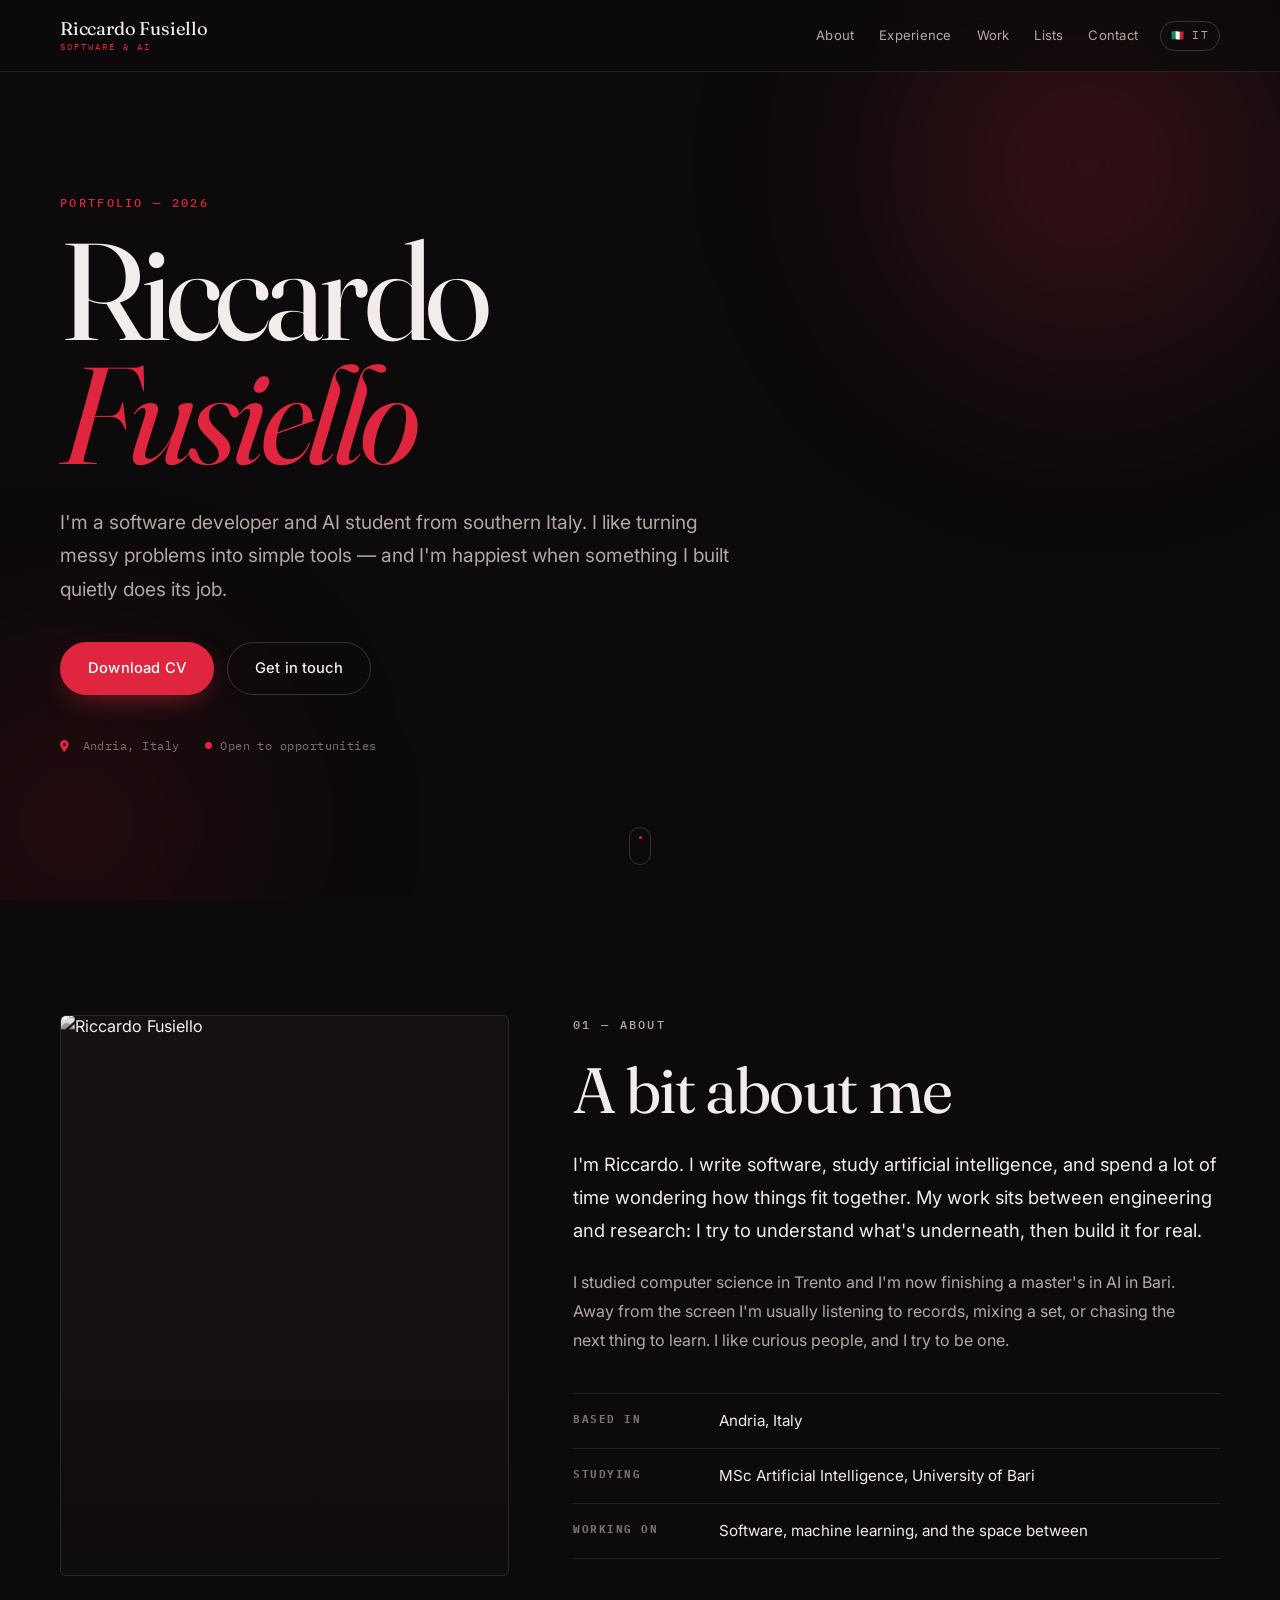
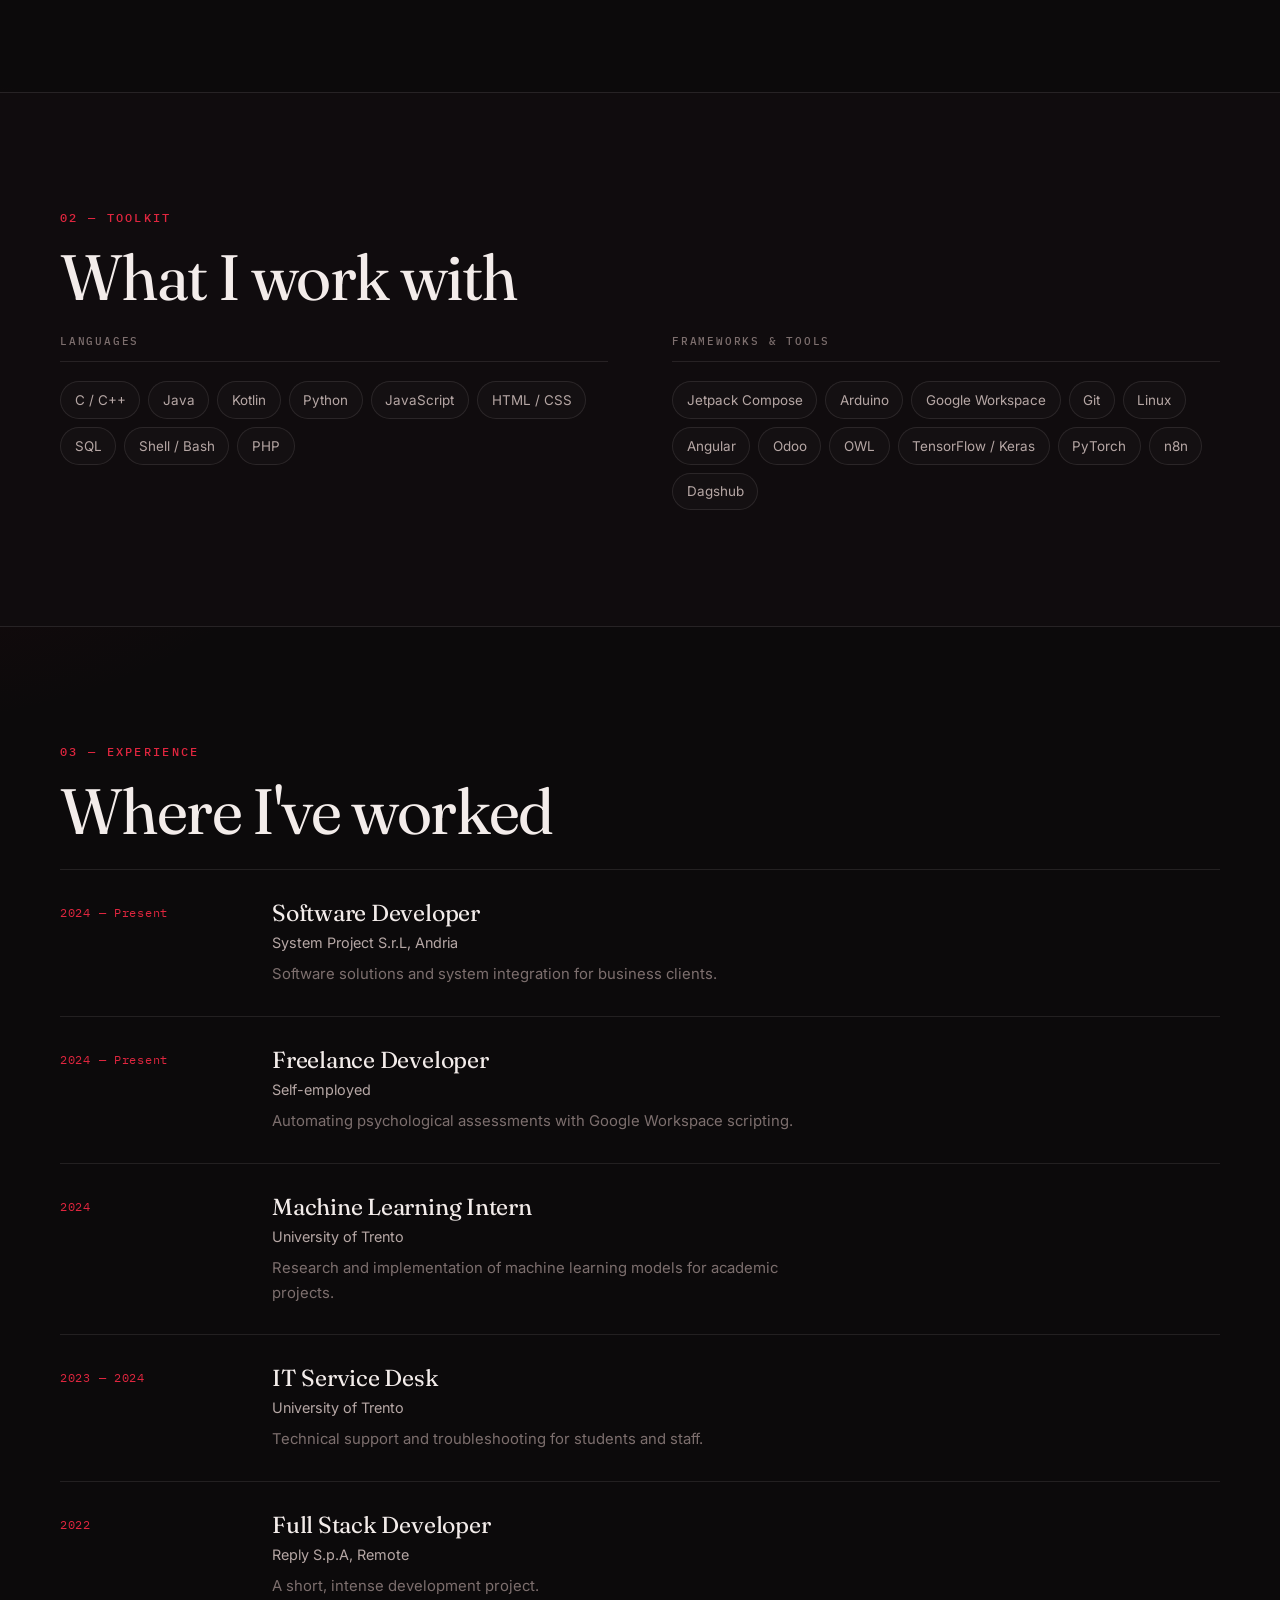
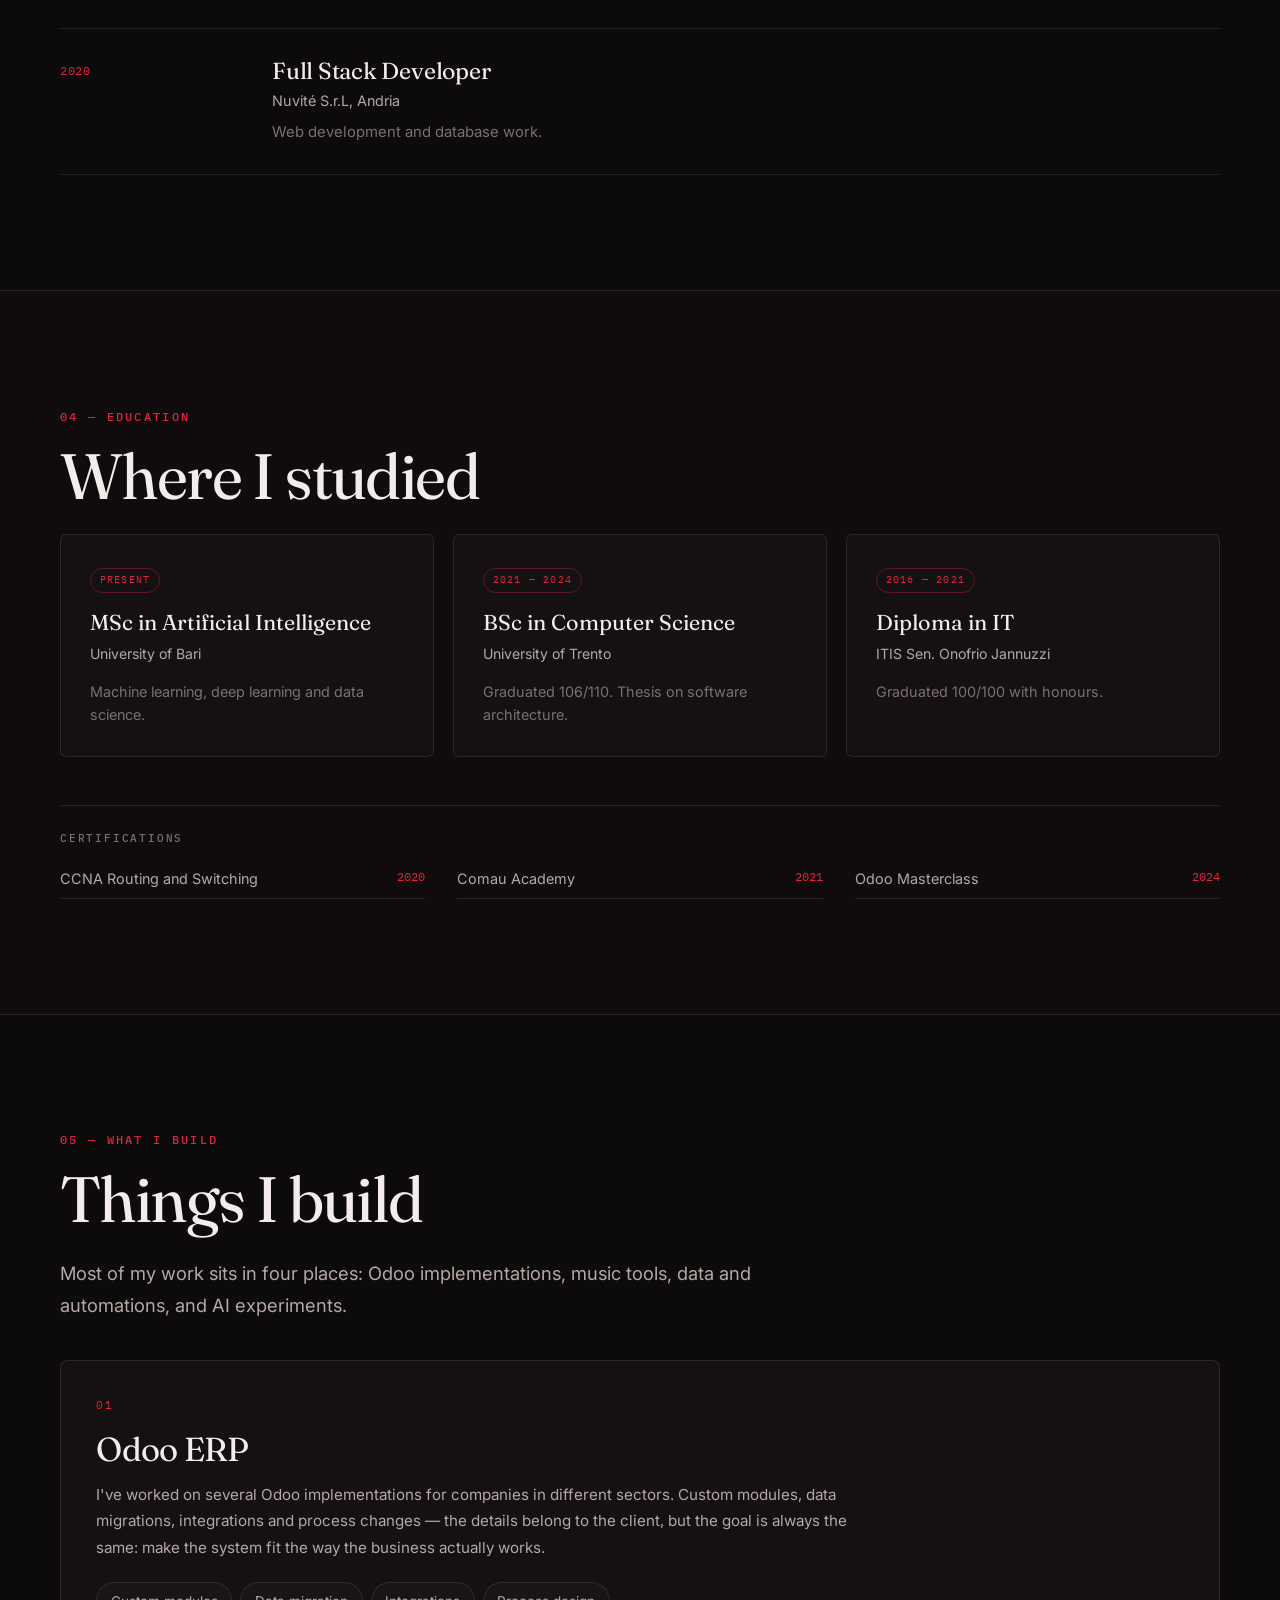
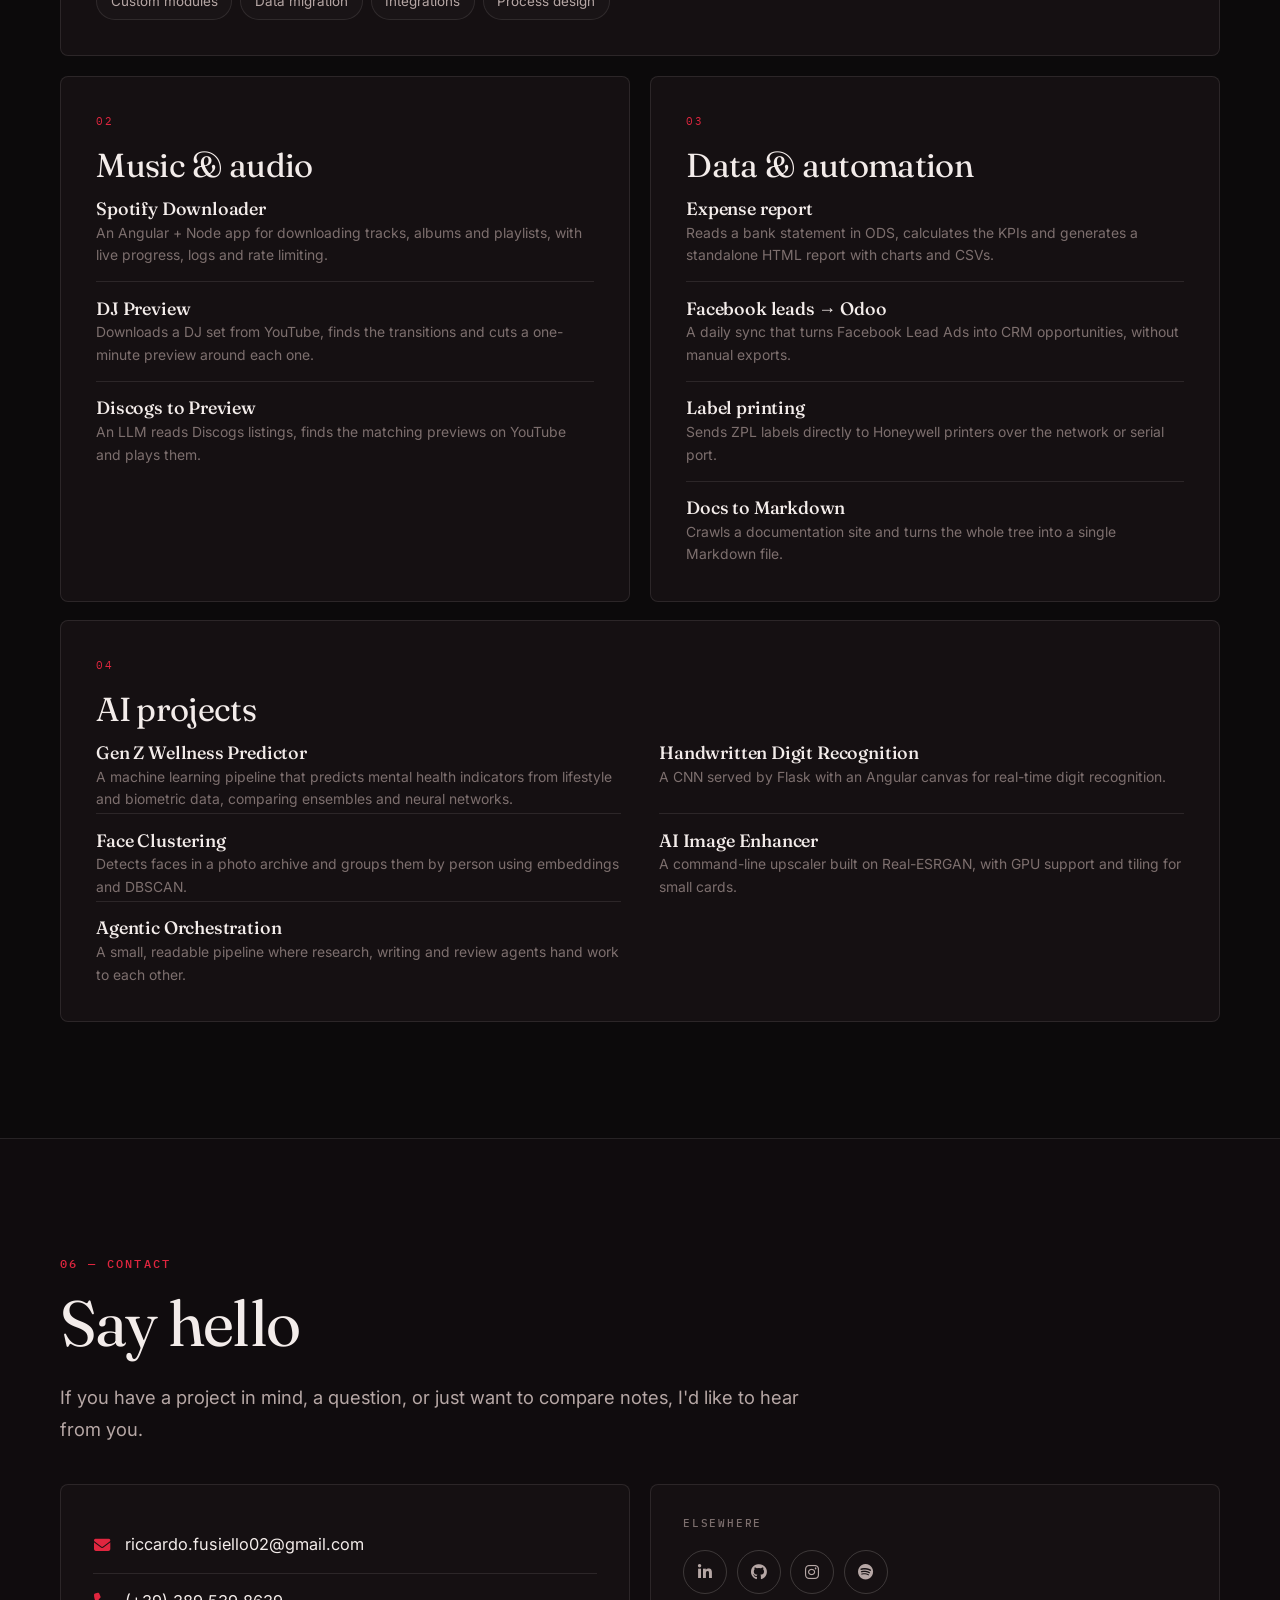
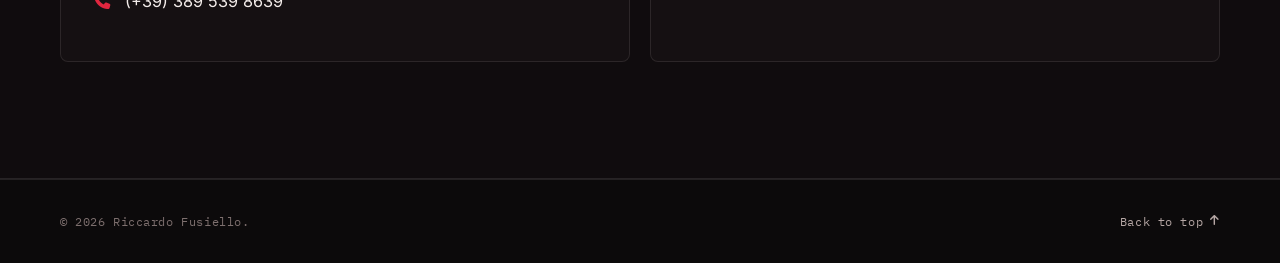
==== commit 91b32449: "Add static Italian site and bilingual SEO - Add /it/ static Italian page with localized content and " ====
--- a/index.html
+++ b/index.html
@@ -15,6 +15,9 @@
   <meta name="author" content="Riccardo Fusiello" />
   <meta name="robots" content="index, follow" />
   <link rel="canonical" href="https://riccardofus.github.io/Cavi-Website/" />
+  <link rel="alternate" hreflang="en" href="https://riccardofus.github.io/Cavi-Website/" />
+  <link rel="alternate" hreflang="it" href="https://riccardofus.github.io/Cavi-Website/it/" />
+  <link rel="alternate" hreflang="x-default" href="https://riccardofus.github.io/Cavi-Website/" />
 
   <meta property="og:type" content="website" />
   <meta property="og:title" content="Riccardo Fusiello — Software Developer, Odoo ERP & AI" />
@@ -104,10 +107,10 @@
           <!-- <li class="nav-item"><a class="nav-link" href="#music" data-i18n="nav_music">Music</a></li> -->
           <li class="nav-item"><a class="nav-link" href="#contact" data-i18n="nav_contact">Contact</a></li>
           <li class="nav-item">
-            <button class="lang-toggle" id="langToggle" title="Switch language">
-              <span class="lang-flag" id="langFlag">🇬🇧</span>
-              <span class="lang-label" id="langLabel">EN</span>
-            </button>
+            <a class="lang-toggle" href="it/" hreflang="it" aria-label="Italiano">
+              <span class="lang-flag">🇮🇹</span>
+              <span class="lang-label">IT</span>
+            </a>
           </li>
         </ul>
       </div>
@@ -151,7 +154,7 @@
           <div class="about__body">
             <p class="eyebrow reveal" style="--d:.1s" data-i18n="about_eyebrow">01 — About</p>
             <h2 class="section-title reveal" style="--d:.15s" data-i18n="about_title">A bit about me</h2>
-            <p class="section-lead reveal" style="--d:.2s" data-i18n="about_p1">I'm Riccardo. I write software, study artificial intelligence, and spend a lot of time wondering how things fit together. My work sits between engineering and research: building the practical parts, then figuring out what's really going on underneath.</p>
+            <p class="section-lead reveal" style="--d:.2s" data-i18n="about_p1">I'm Riccardo. I write software, study artificial intelligence, and spend a lot of time wondering how things fit together. My work sits between engineering and research: I try to understand what's underneath, then build it for real.</p>
             <p class="reveal" style="--d:.25s" data-i18n="about_p2">I studied computer science in Trento and I'm now finishing a master's in AI in Bari. Away from the screen I'm usually listening to records, mixing a set, or chasing the next thing to learn. I like curious people, and I try to be one.</p>
             <dl class="facts reveal" style="--d:.3s">
               <div class="fact">
@@ -529,7 +532,7 @@
   <footer class="footer">
     <div class="container footer__inner">
       <span data-i18n="copyright">© 2026 Riccardo Fusiello.</span>
-      <a href="#top" class="footer__top">Back to top <i class="fas fa-arrow-up"></i></a>
+      <a href="#top" class="footer__top"><span data-i18n="back_top">Back to top</span> <i class="fas fa-arrow-up"></i></a>
     </div>
   </footer>
 
@@ -912,7 +915,7 @@
         hero_status: 'Open to opportunities',
         about_eyebrow: '01 — About',
         about_title: 'A bit about me',
-        about_p1: 'I\'m Riccardo. I write software, study artificial intelligence, and spend a lot of time wondering how things fit together. My work sits between engineering and research: building the practical parts, then figuring out what\'s really going on underneath.',
+        about_p1: 'I\'m Riccardo. I write software, study artificial intelligence, and spend a lot of time wondering how things fit together. My work sits between engineering and research: I try to understand what\'s underneath, then build it for real.',
         about_p2: 'I studied computer science in Trento and I\'m now finishing a master\'s in AI in Bari. Away from the screen I\'m usually listening to records, mixing a set, or chasing the next thing to learn. I like curious people, and I try to be one.',
         fact_location_label: 'Based in',
         fact_location: 'Andria, Italy',
@@ -1027,6 +1030,7 @@
         lists_empty: 'Nothing here yet.',
         lists_error: 'Could not load lists/ — serve the site over HTTP.',
         lists_count: '{n} entries',
+        back_top: 'Back to top',
         copyright: '© 2026 Riccardo Fusiello.',
         loading_text: 'Loading'
       },
@@ -1045,7 +1049,7 @@
         hero_status: 'Aperto a nuove opportunità',
         about_eyebrow: '01 — Chi sono',
         about_title: 'Qualcosa su di me',
-        about_p1: 'Sono Riccardo. Scrivo software, studio intelligenza artificiale e passo molto tempo a chiedermi come stanno insieme le cose. Il mio lavoro sta tra ingegneria e ricerca: costruisco la parte pratica, poi cerco di capire cosa succede davvero sotto.',
+        about_p1: 'Sono Riccardo. Scrivo software, studio intelligenza artificiale e passo molto tempo a chiedermi come stanno insieme le cose. Il mio lavoro sta tra ingegneria e ricerca: cerco di capire cosa c\'è sotto e poi la costruisco in pratica.',
         about_p2: 'Ho studiato informatica a Trento e ora sto finendo la magistrale in AI a Bari. Fuori dallo schermo ascolto dischi, mixo set o inseguo la prossima cosa da imparare. Mi piacciono le persone curiose, e provo a esserlo anch\'io.',
         fact_location_label: 'Dove',
         fact_location: 'Andria, Italia',
@@ -1160,16 +1164,16 @@
         lists_empty: 'Ancora niente qui.',
         lists_error: 'Impossibile caricare lists/ — serve un server HTTP.',
         lists_count: '{n} elementi',
+        back_top: 'Torna su',
         copyright: '© 2026 Riccardo Fusiello.',
         loading_text: 'Caricamento'
       }
     };
 
-    let currentLang = localStorage.getItem('lang') || 'en';
+    let currentLang = document.documentElement.lang || 'en';
 
     function setLanguage(lang) {
       currentLang = lang;
-      localStorage.setItem('lang', lang);
       document.documentElement.lang = lang;
 
       document.querySelectorAll('[data-i18n]').forEach((el) => {
@@ -1201,11 +1205,6 @@
       if (typeof renderLists === 'function' && typeof listsLoaded !== 'undefined' && listsLoaded) renderLists();
     }
 
-    const langToggleBtn = document.getElementById('langToggle');
-    if (langToggleBtn) {
-      langToggleBtn.addEventListener('click', () => setLanguage(currentLang === 'en' ? 'it' : 'en'));
-    }
-
     setLanguage(currentLang);
   </script>
 </body>
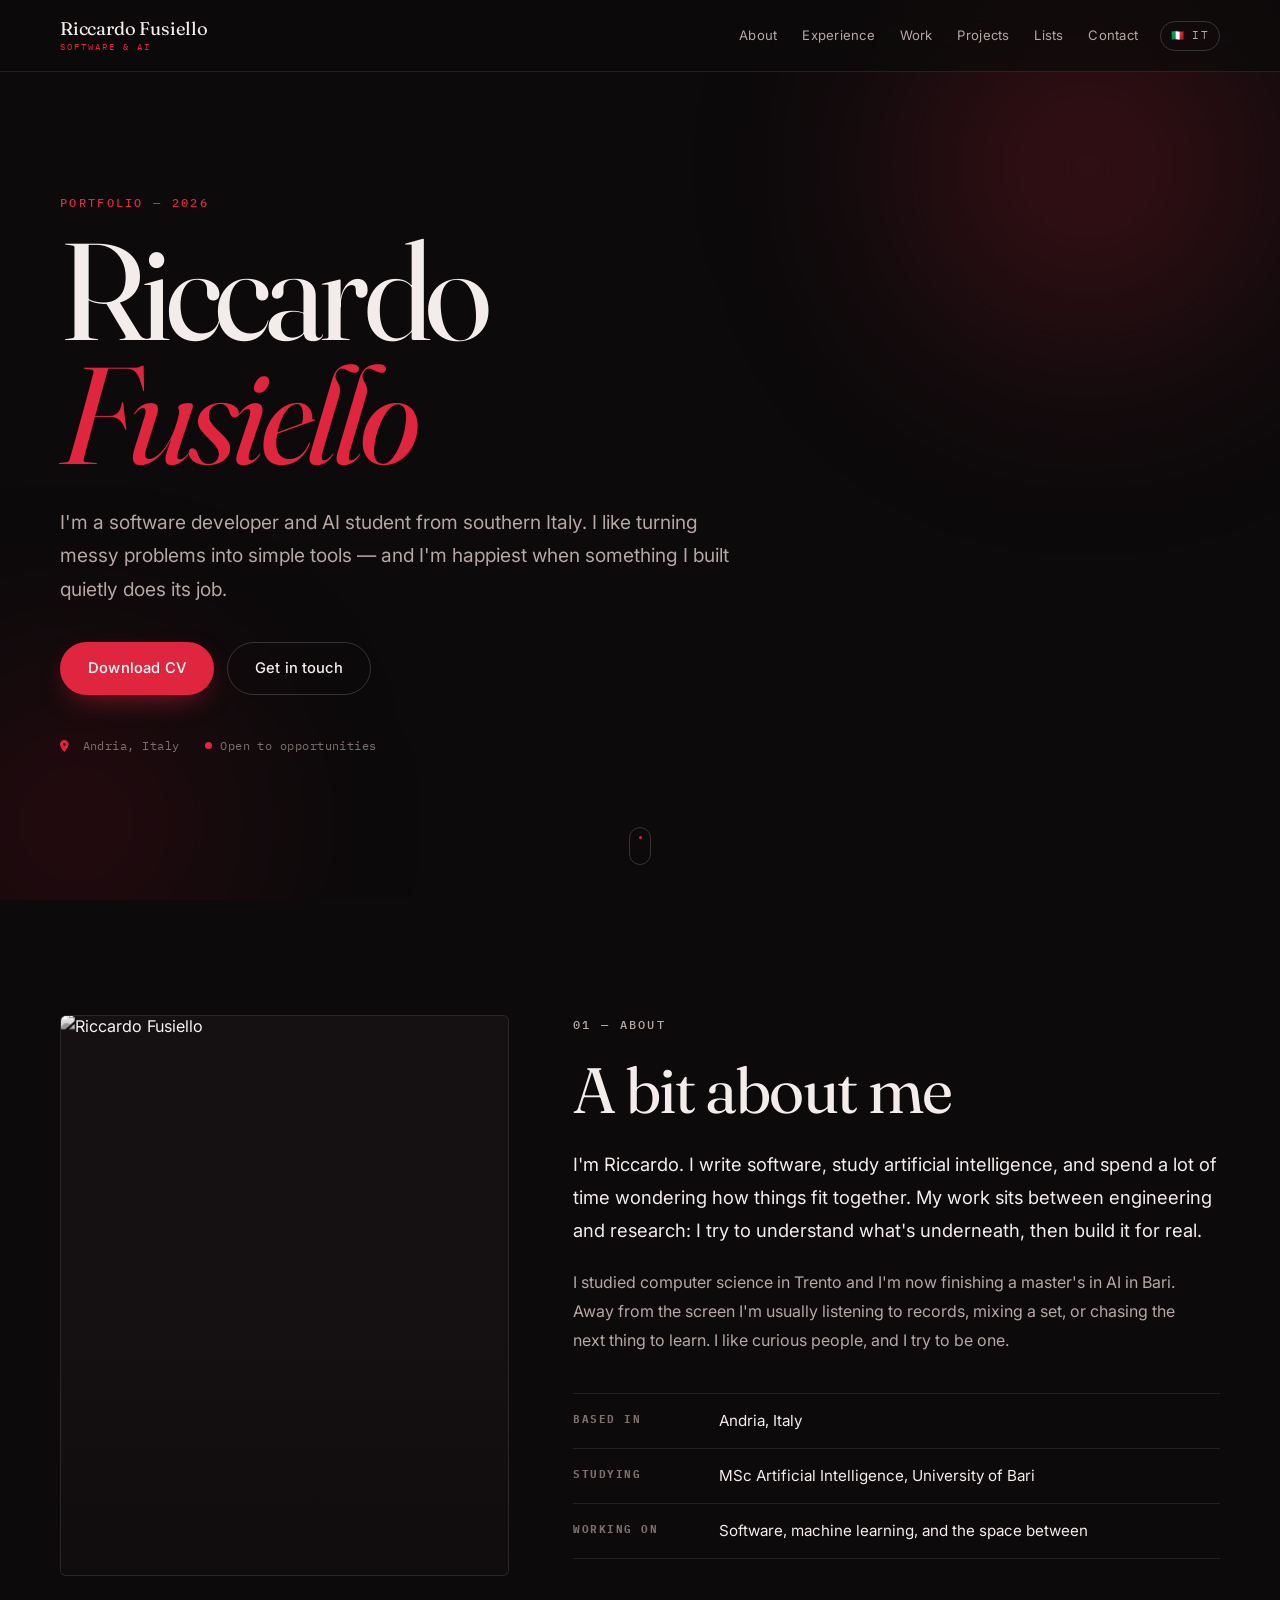
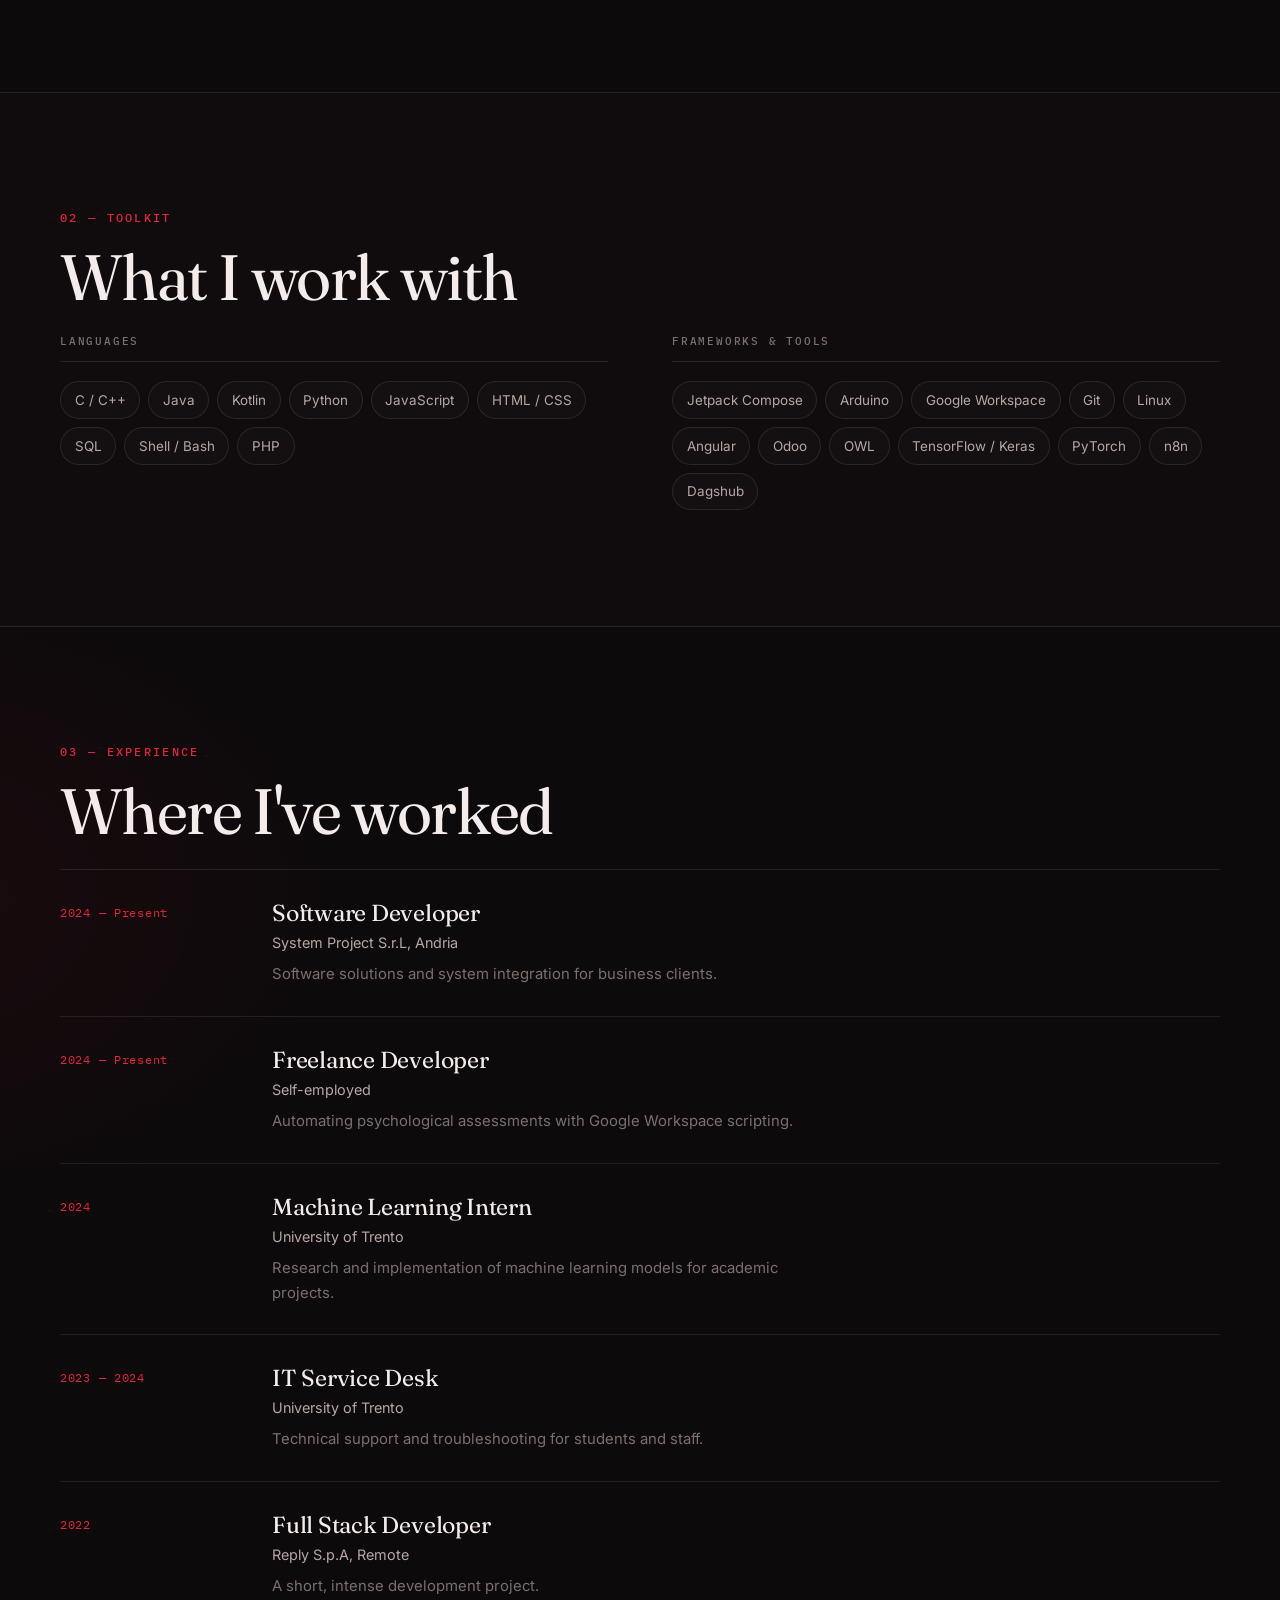
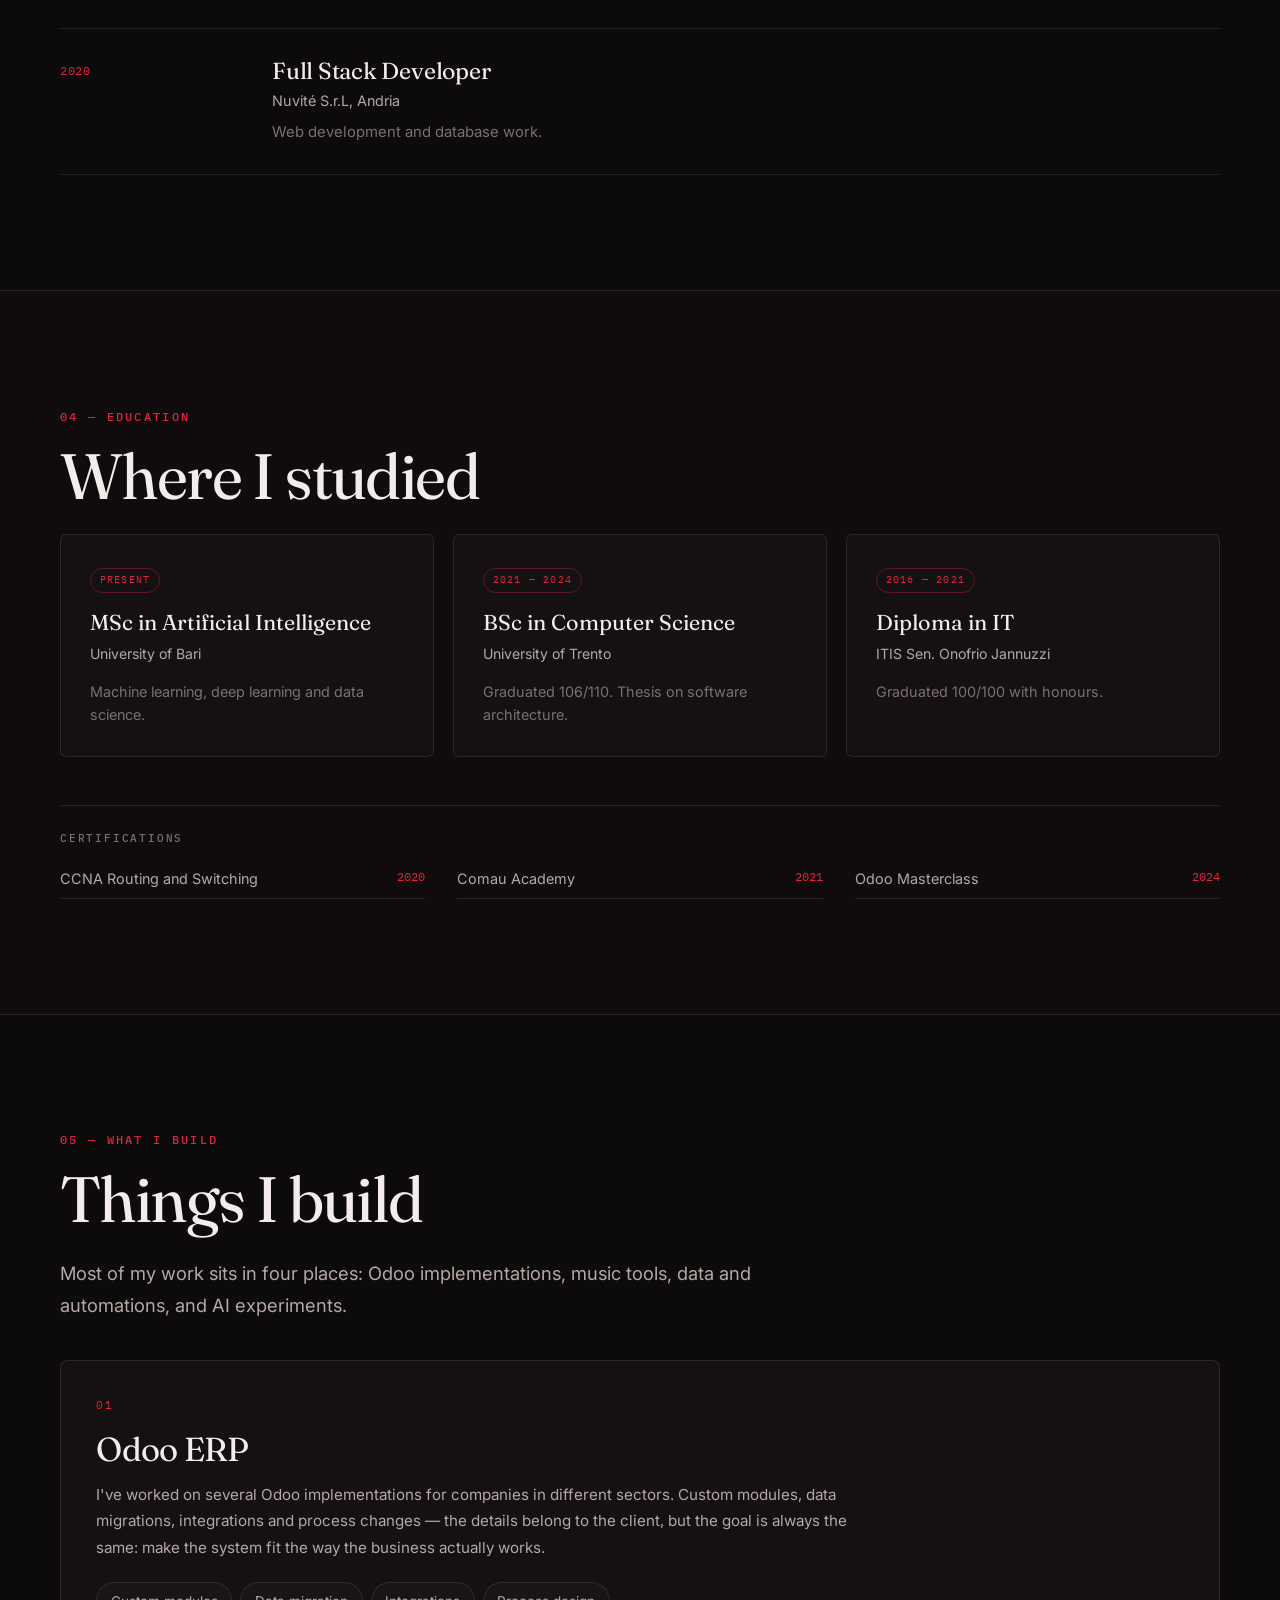
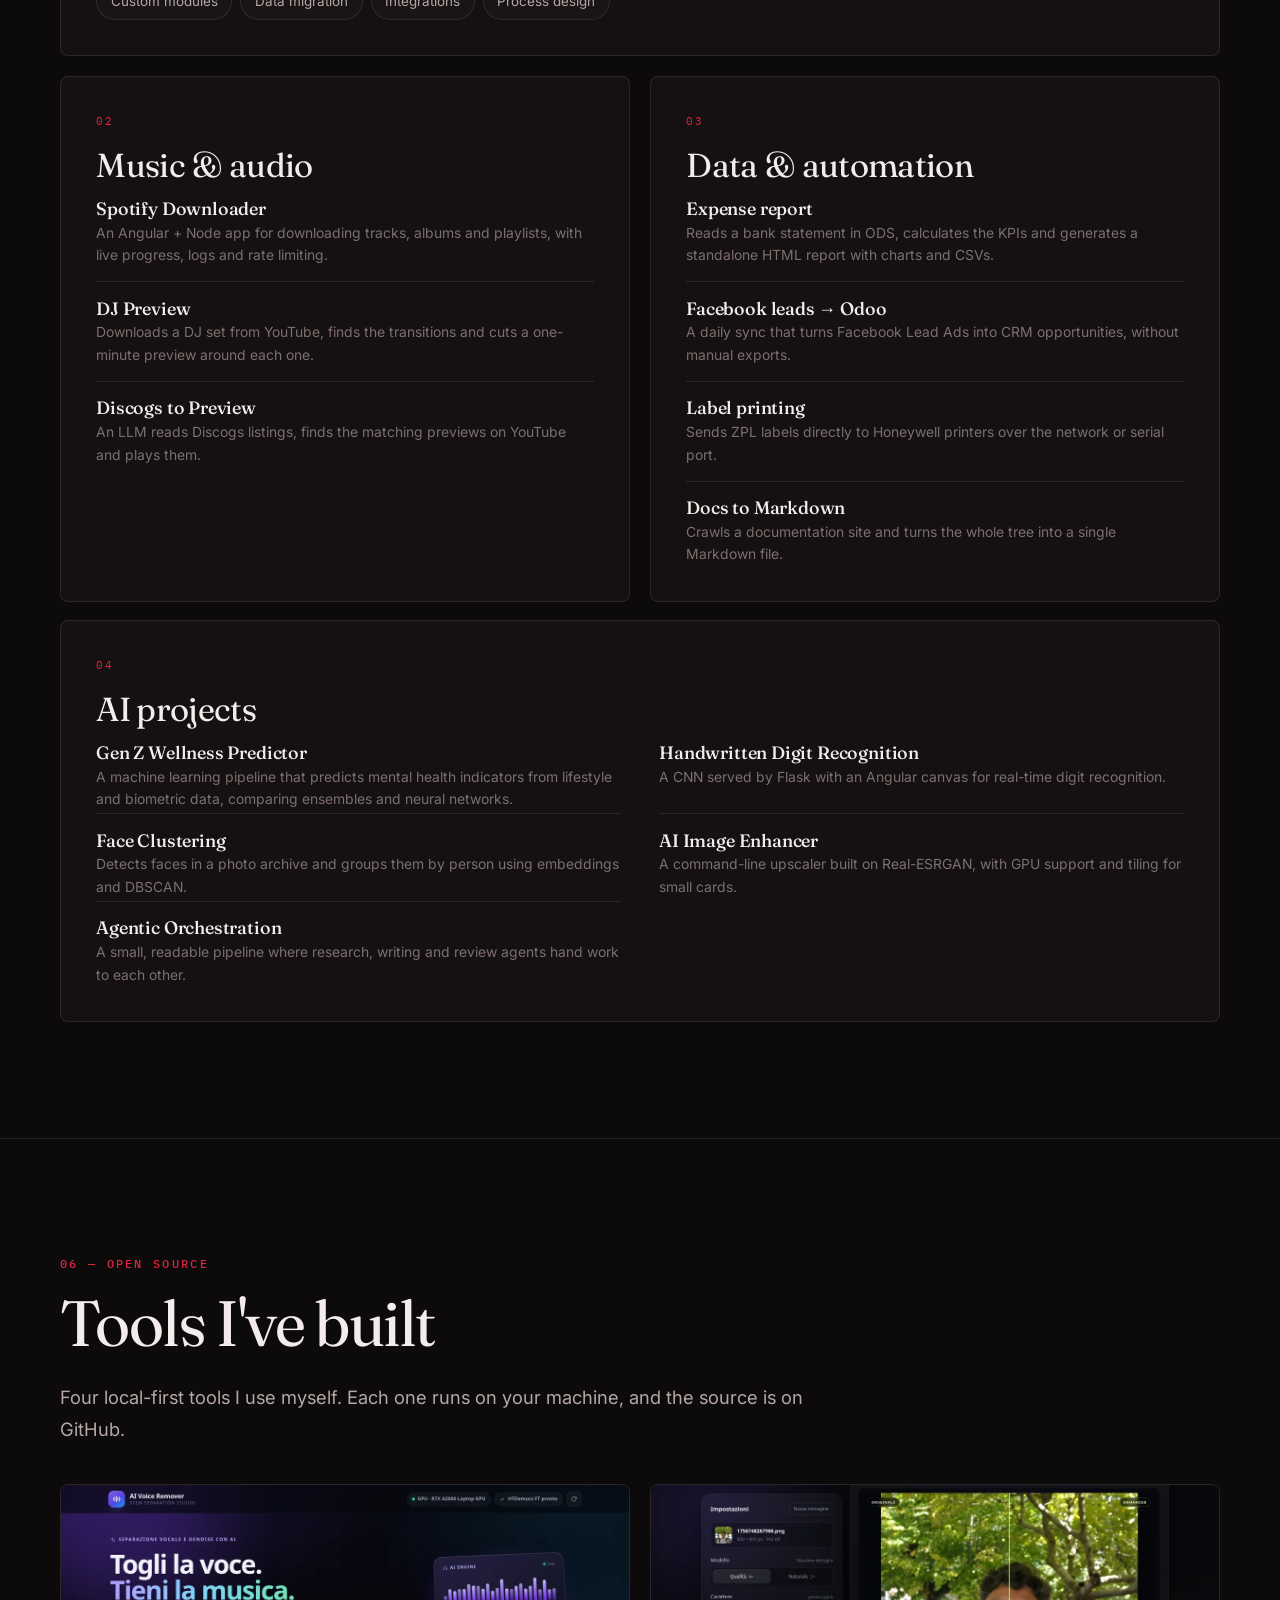
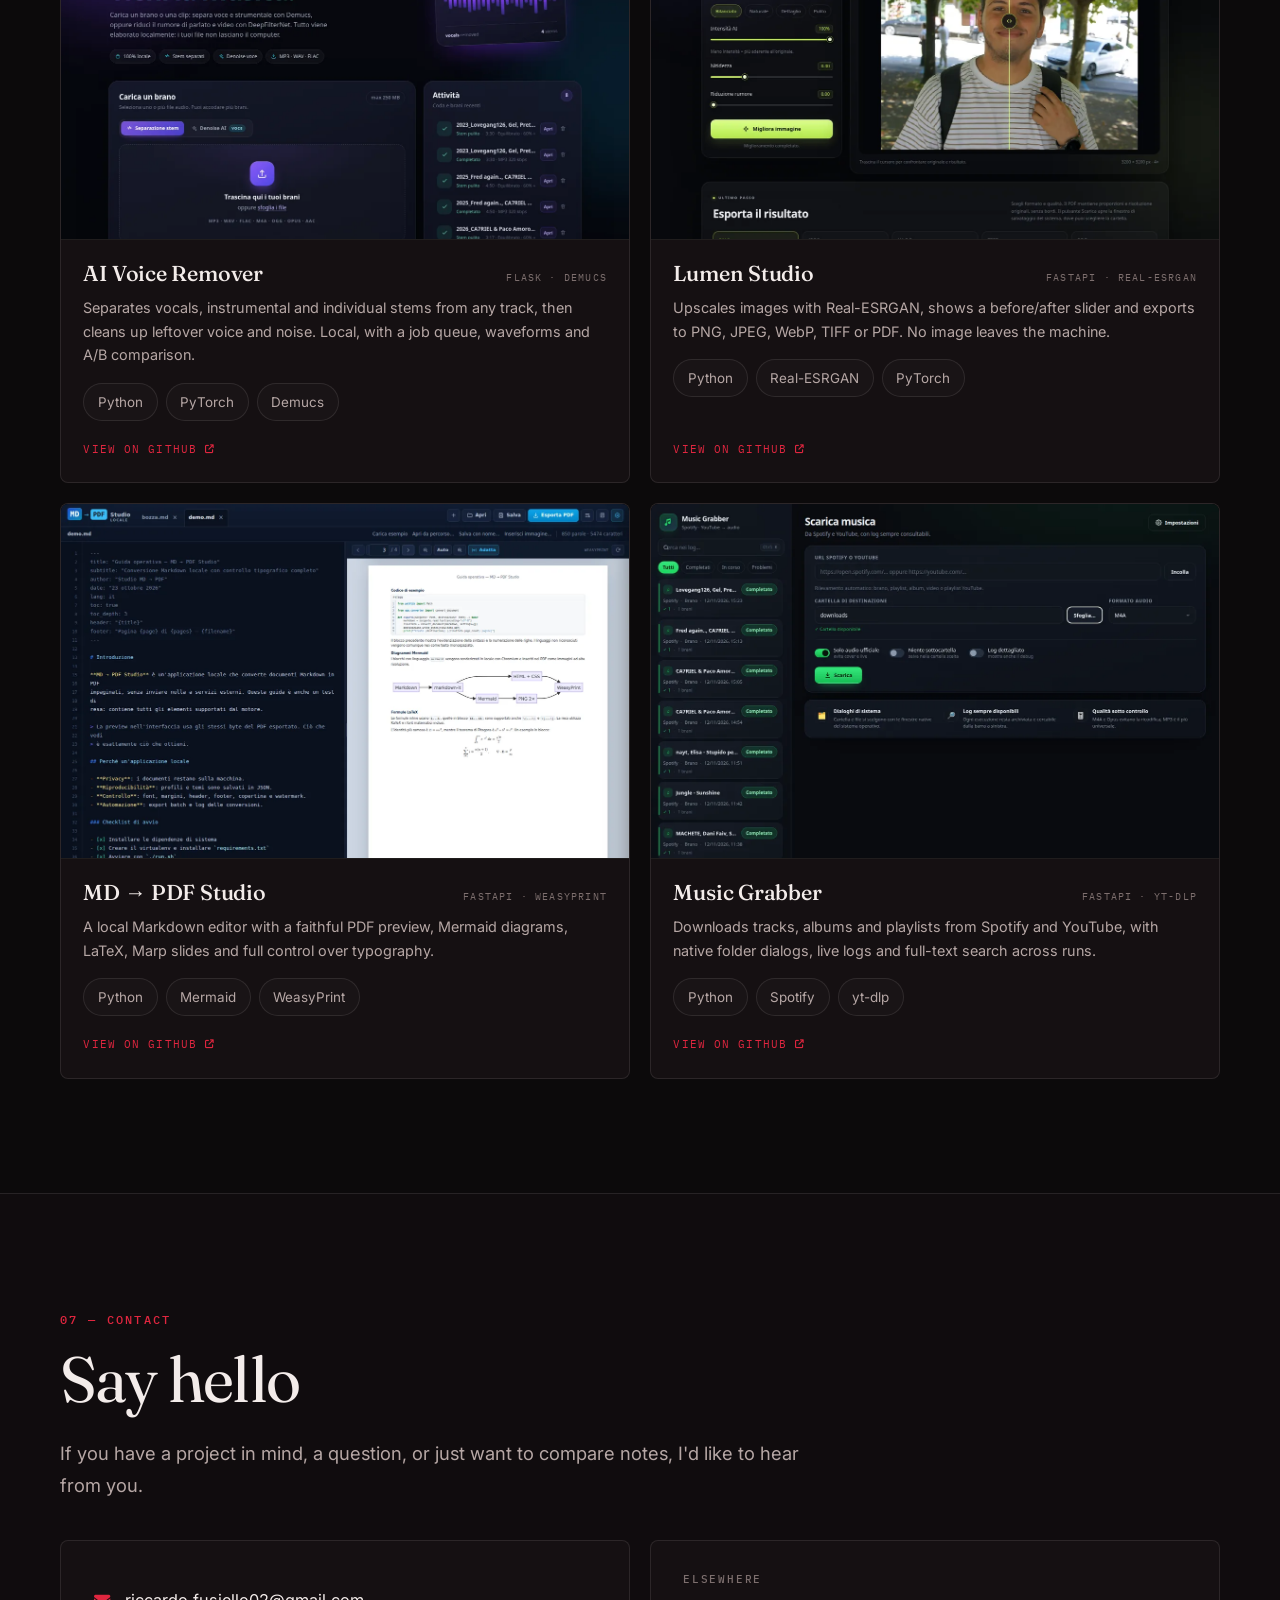
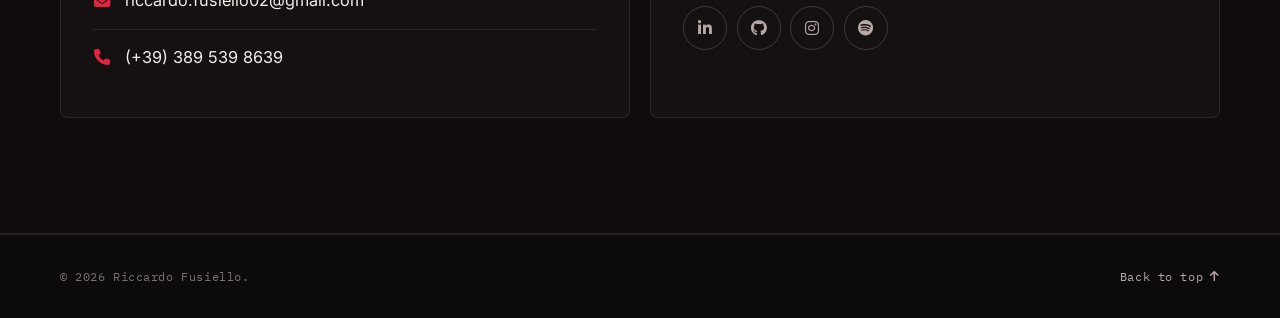
==== commit 9bddd7be: "Feature open-source projects with GitHub links - Add a Projects section with screenshots and links t" ====
--- a/index.html
+++ b/index.html
@@ -53,7 +53,7 @@
         "sameAs": [
           "https://www.linkedin.com/in/riccardo-fusiello-a02446216/",
           "https://github.com/riccardofus",
-          "https://www.instagram.com/riccardo.fusiello/"
+          "https://www.instagram.com/cavi.riccardo/"
         ]
       },
       {
@@ -103,6 +103,7 @@
           <li class="nav-item"><a class="nav-link" href="#about" data-i18n="nav_about">About</a></li>
           <li class="nav-item"><a class="nav-link" href="#experience" data-i18n="nav_experience">Experience</a></li>
           <li class="nav-item"><a class="nav-link" href="#work" data-i18n="nav_work">Work</a></li>
+          <li class="nav-item"><a class="nav-link" href="#projects" data-i18n="nav_projects">Projects</a></li>
           <li class="nav-item"><a class="nav-link" href="#lists" id="listsNavLink" data-i18n="nav_lists">Lists</a></li>
           <!-- <li class="nav-item"><a class="nav-link" href="#music" data-i18n="nav_music">Music</a></li> -->
           <li class="nav-item"><a class="nav-link" href="#contact" data-i18n="nav_contact">Contact</a></li>
@@ -391,6 +392,92 @@
       </div>
     </section>
 
+    <section id="projects" class="section projects">
+      <div class="container">
+        <p class="eyebrow reveal" data-i18n="projects_eyebrow">06 — Open source</p>
+        <h2 class="section-title reveal" style="--d:.05s" data-i18n="projects_title">Tools I've built</h2>
+        <p class="section-lead reveal" style="--d:.1s" data-i18n="projects_intro">Four local-first tools I use myself. Each one runs on your machine, and the source is on GitHub.</p>
+
+        <div class="projects-grid">
+          <article class="project-card reveal" style="--d:.14s">
+            <a class="project-card__media" href="https://github.com/riccardoFus/ai-voice-remover" target="_blank" rel="noopener" aria-label="AI Voice Remover on GitHub">
+              <img src="misc/projects/ai-voice-remover.webp" alt="AI Voice Remover interface" loading="lazy" width="1200" height="875">
+            </a>
+            <div class="project-card__body">
+              <div class="project-card__head">
+                <h3 class="project-card__title" data-i18n="proj_voice_title">AI Voice Remover</h3>
+                <span class="project-card__meta">Flask · Demucs</span>
+              </div>
+              <p class="project-card__text" data-i18n="proj_voice_desc">Separates vocals, instrumental and individual stems from any track, then cleans up leftover voice and noise. Local, with a job queue, waveforms and A/B comparison.</p>
+              <ul class="tags project-card__tags">
+                <li>Python</li><li>PyTorch</li><li>Demucs</li>
+              </ul>
+              <a class="project-card__link" href="https://github.com/riccardoFus/ai-voice-remover" target="_blank" rel="noopener">
+                <span data-i18n="project_github">View on GitHub</span> <i class="fas fa-arrow-up-right-from-square"></i>
+              </a>
+            </div>
+          </article>
+
+          <article class="project-card reveal" style="--d:.2s">
+            <a class="project-card__media" href="https://github.com/riccardoFus/lumen-studio" target="_blank" rel="noopener" aria-label="Lumen Studio on GitHub">
+              <img src="misc/projects/lumen-studio.webp" alt="Lumen Studio before and after comparison" loading="lazy" width="1200" height="875">
+            </a>
+            <div class="project-card__body">
+              <div class="project-card__head">
+                <h3 class="project-card__title" data-i18n="proj_lumen_title">Lumen Studio</h3>
+                <span class="project-card__meta">FastAPI · Real-ESRGAN</span>
+              </div>
+              <p class="project-card__text" data-i18n="proj_lumen_desc">Upscales images with Real-ESRGAN, shows a before/after slider and exports to PNG, JPEG, WebP, TIFF or PDF. No image leaves the machine.</p>
+              <ul class="tags project-card__tags">
+                <li>Python</li><li>Real-ESRGAN</li><li>PyTorch</li>
+              </ul>
+              <a class="project-card__link" href="https://github.com/riccardoFus/lumen-studio" target="_blank" rel="noopener">
+                <span data-i18n="project_github">View on GitHub</span> <i class="fas fa-arrow-up-right-from-square"></i>
+              </a>
+            </div>
+          </article>
+
+          <article class="project-card reveal" style="--d:.26s">
+            <a class="project-card__media" href="https://github.com/riccardoFus/mdtopdf-ui" target="_blank" rel="noopener" aria-label="MD to PDF Studio on GitHub">
+              <img src="misc/projects/mdtopdf-ui.webp" alt="MD to PDF Studio interface with editor and PDF preview" loading="lazy" width="1200" height="875">
+            </a>
+            <div class="project-card__body">
+              <div class="project-card__head">
+                <h3 class="project-card__title" data-i18n="proj_md_title">MD → PDF Studio</h3>
+                <span class="project-card__meta">FastAPI · WeasyPrint</span>
+              </div>
+              <p class="project-card__text" data-i18n="proj_md_desc">A local Markdown editor with a faithful PDF preview, Mermaid diagrams, LaTeX, Marp slides and full control over typography.</p>
+              <ul class="tags project-card__tags">
+                <li>Python</li><li>Mermaid</li><li>WeasyPrint</li>
+              </ul>
+              <a class="project-card__link" href="https://github.com/riccardoFus/mdtopdf-ui" target="_blank" rel="noopener">
+                <span data-i18n="project_github">View on GitHub</span> <i class="fas fa-arrow-up-right-from-square"></i>
+              </a>
+            </div>
+          </article>
+
+          <article class="project-card reveal" style="--d:.32s">
+            <a class="project-card__media" href="https://github.com/riccardoFus/spotify-youtube-downloader" target="_blank" rel="noopener" aria-label="Music Grabber on GitHub">
+              <img src="misc/projects/spotify-youtube-downloader.webp" alt="Music Grabber interface" loading="lazy" width="1200" height="875">
+            </a>
+            <div class="project-card__body">
+              <div class="project-card__head">
+                <h3 class="project-card__title" data-i18n="proj_music_title">Music Grabber</h3>
+                <span class="project-card__meta">FastAPI · yt-dlp</span>
+              </div>
+              <p class="project-card__text" data-i18n="proj_music_desc">Downloads tracks, albums and playlists from Spotify and YouTube, with native folder dialogs, live logs and full-text search across runs.</p>
+              <ul class="tags project-card__tags">
+                <li>Python</li><li>Spotify</li><li>yt-dlp</li>
+              </ul>
+              <a class="project-card__link" href="https://github.com/riccardoFus/spotify-youtube-downloader" target="_blank" rel="noopener">
+                <span data-i18n="project_github">View on GitHub</span> <i class="fas fa-arrow-up-right-from-square"></i>
+              </a>
+            </div>
+          </article>
+        </div>
+      </div>
+    </section>
+
     <!-- Music and roulette are kept here for reference. Remove this comment block to restore them.
     <section id="music" class="section section--alt music">
       <div class="container">
@@ -501,7 +588,7 @@
 
     <section id="contact" class="section section--alt contact">
       <div class="container">
-        <p class="eyebrow reveal" data-i18n="contact_eyebrow">08 — Contact</p>
+        <p class="eyebrow reveal" data-i18n="contact_eyebrow">07 — Contact</p>
         <h2 class="section-title reveal" style="--d:.05s" data-i18n="contact_title">Say hello</h2>
         <p class="section-lead reveal" style="--d:.1s" data-i18n="contact_lead">If you have a project in mind, a question, or just want to compare notes, I'd like to hear from you.</p>
         <div class="contact__grid">
@@ -520,7 +607,7 @@
             <div class="socials">
               <a href="https://www.linkedin.com/in/riccardo-fusiello-a02446216/" target="_blank" aria-label="LinkedIn"><i class="fab fa-linkedin-in"></i></a>
               <a href="https://github.com/riccardofus" target="_blank" aria-label="GitHub"><i class="fab fa-github"></i></a>
-              <a href="https://www.instagram.com/riccardo.fusiello/" target="_blank" aria-label="Instagram"><i class="fab fa-instagram"></i></a>
+              <a href="https://www.instagram.com/cavi.riccardo/" target="_blank" aria-label="Instagram"><i class="fab fa-instagram"></i></a>
               <a href="https://open.spotify.com/user/11134519888?si=5ef3217eab024590" target="_blank" aria-label="Spotify"><i class="fab fa-spotify"></i></a>
             </div>
           </div>
@@ -904,6 +991,7 @@
         nav_about: 'About',
         nav_experience: 'Experience',
         nav_work: 'Work',
+        nav_projects: 'Projects',
         nav_lists: 'Lists',
         nav_music: 'Music',
         nav_contact: 'Contact',
@@ -998,6 +1086,18 @@
         project_cta: 'Read more',
         project_quote: 'A quiet place for the books you actually own.',
         modal_tag: 'Project',
+        projects_eyebrow: '06 — Open source',
+        projects_title: 'Tools I\'ve built',
+        projects_intro: 'Four local-first tools I use myself. Each one runs on your machine, and the source is on GitHub.',
+        proj_voice_title: 'AI Voice Remover',
+        proj_voice_desc: 'Separates vocals, instrumental and individual stems from any track, then cleans up leftover voice and noise. Local, with a job queue, waveforms and A/B comparison.',
+        proj_lumen_title: 'Lumen Studio',
+        proj_lumen_desc: 'Upscales images with Real-ESRGAN, shows a before/after slider and exports to PNG, JPEG, WebP, TIFF or PDF. No image leaves the machine.',
+        proj_md_title: 'MD → PDF Studio',
+        proj_md_desc: 'A local Markdown editor with a faithful PDF preview, Mermaid diagrams, LaTeX, Marp slides and full control over typography.',
+        proj_music_title: 'Music Grabber',
+        proj_music_desc: 'Downloads tracks, albums and playlists from Spotify and YouTube, with native folder dialogs, live logs and full-text search across runs.',
+        project_github: 'View on GitHub',
         music_eyebrow: '06 — Sound',
         music_title: 'cavi.wav',
         music_tagline: 'Records, mixes and late-night discoveries.',
@@ -1016,7 +1116,7 @@
         roulette_tagline: 'Let the archive choose for you.',
         roulette_placeholder: 'Ready when you are.',
         roulette_btn: 'Shuffle',
-        contact_eyebrow: '06 — Contact',
+        contact_eyebrow: '07 — Contact',
         contact_title: 'Say hello',
         contact_lead: 'If you have a project in mind, a question, or just want to compare notes, I\'d like to hear from you.',
         connect_title: 'Elsewhere',
@@ -1038,6 +1138,7 @@
         nav_about: 'Chi sono',
         nav_experience: 'Esperienza',
         nav_work: 'Lavori',
+        nav_projects: 'Progetti',
         nav_lists: 'Liste',
         nav_music: 'Musica',
         nav_contact: 'Contatti',
@@ -1132,6 +1233,18 @@
         project_cta: 'Scopri di più',
         project_quote: 'Un posto tranquillo per i libri che hai davvero.',
         modal_tag: 'Progetto',
+        projects_eyebrow: '06 — Open source',
+        projects_title: 'Strumenti che ho costruito',
+        projects_intro: 'Quattro strumenti local-first che uso io stesso. Girano sulla tua macchina e il codice è su GitHub.',
+        proj_voice_title: 'AI Voice Remover',
+        proj_voice_desc: 'Separa voce, strumentale e singoli stem da qualsiasi brano, poi pulisce i residui vocali e il rumore. Tutto in locale, con coda job, waveform e confronto A/B.',
+        proj_lumen_title: 'Lumen Studio',
+        proj_lumen_desc: 'Ingrandisce le immagini con Real-ESRGAN, mostra uno slider prima/dopo ed esporta in PNG, JPEG, WebP, TIFF o PDF. Nessuna immagine lascia il computer.',
+        proj_md_title: 'MD → PDF Studio',
+        proj_md_desc: 'Un editor Markdown locale con anteprima PDF fedele, diagrammi Mermaid, LaTeX, slide Marp e controllo completo della tipografia.',
+        proj_music_title: 'Music Grabber',
+        proj_music_desc: 'Scarica brani, album e playlist da Spotify e YouTube, con dialoghi nativi per le cartelle, log live e ricerca full-text tra le esecuzioni.',
+        project_github: 'Vedi su GitHub',
         music_eyebrow: '06 — Suono',
         music_title: 'cavi.wav',
         music_tagline: 'Dischi, mix e scoperte notturne.',
@@ -1150,7 +1263,7 @@
         roulette_tagline: 'Lascia che l\'archivio scelga per te.',
         roulette_placeholder: 'Pronto quando vuoi.',
         roulette_btn: 'Mescola',
-        contact_eyebrow: '06 — Contatti',
+        contact_eyebrow: '07 — Contatti',
         contact_title: 'Scrivimi',
         contact_lead: 'Se hai un progetto in mente, una domanda o semplicemente voglia di scambiarci due idee, mi fa piacere sentirti.',
         connect_title: 'Altrove',
--- a/style/styleNew.css
+++ b/style/styleNew.css
@@ -52,6 +52,7 @@
 .container { width: min(1160px, 92vw); max-width: none; margin: 0 auto; padding: 0; }
 
 .section { position: relative; padding: clamp(4.5rem, 9vw, 8rem) 0; }
+section[id] { scroll-margin-top: 86px; }
 .section--alt { background: var(--bg-2); border-top: 1px solid var(--line); border-bottom: 1px solid var(--line); }
 
 .eyebrow {
@@ -535,6 +536,33 @@
 .work-list--grid { grid-template-columns: repeat(2, minmax(0, 1fr)); gap: .2rem 2.4rem; }
 .work-list--grid li { border-top: 1px solid var(--line); padding-top: .95rem; }
 .work-list--grid li:nth-child(-n+2) { border-top: 0; padding-top: 0; }
+
+/* Projects */
+.projects { border-top: 1px solid var(--line); }
+.projects-grid { display: grid; grid-template-columns: repeat(2, minmax(0, 1fr)); gap: 1.2rem; }
+.project-card {
+  display: flex;
+  flex-direction: column;
+  background: var(--surface);
+  border: 1px solid var(--line);
+  border-radius: 8px;
+  overflow: hidden;
+  transition: border-color .35s ease, transform .4s var(--ease), background .35s ease;
+}
+.project-card:hover { border-color: rgba(224, 38, 63, 0.45); transform: translateY(-3px); background: var(--surface-2); }
+.project-card__media { display: block; aspect-ratio: 16 / 10; overflow: hidden; background: #080606; border-bottom: 1px solid var(--line); }
+.project-card__media img { width: 100%; height: 100%; object-fit: cover; object-position: top center; transition: transform .6s var(--ease); }
+.project-card:hover .project-card__media img { transform: scale(1.025); }
+.project-card__body { display: flex; flex-direction: column; flex: 1; padding: 1.3rem 1.4rem 1.5rem; }
+.project-card__head { display: flex; align-items: baseline; justify-content: space-between; gap: 1rem; margin-bottom: .55rem; }
+.project-card__title { font-family: var(--font-display); font-size: 1.35rem; font-weight: 500; letter-spacing: -.01em; }
+.project-card__meta { font-family: var(--font-mono); font-size: .62rem; letter-spacing: .12em; text-transform: uppercase; color: var(--faint); white-space: nowrap; }
+.project-card__text { font-size: .9rem; line-height: 1.65; color: var(--muted); margin-bottom: 1rem; }
+.project-card__tags { margin-bottom: 1.2rem; }
+.project-card__link { margin-top: auto; display: inline-flex; align-items: center; gap: .5rem; font-family: var(--font-mono); font-size: .7rem; letter-spacing: .1em; text-transform: uppercase; color: var(--red); }
+.project-card__link i { font-size: .8em; transition: transform .3s var(--ease); }
+.project-card__link:hover { color: var(--red-bright); }
+.project-card__link:hover i { transform: translate(2px, -2px); }
 
 /* Music */
 .tabs { display: flex; flex-wrap: wrap; gap: .5rem; margin-bottom: 2rem; }
@@ -806,6 +834,8 @@
   .work-list--grid { grid-template-columns: 1fr; }
   .work-list--grid li:nth-child(-n+2) { border-top: 1px solid var(--line); padding-top: .95rem; }
   .work-list--grid li:first-child { border-top: 0; padding-top: 0; }
+  .projects-grid { grid-template-columns: 1fr; }
+  .project-card__head { flex-direction: column; gap: .2rem; }
 }
 
 @media (prefers-reduced-motion: reduce) {
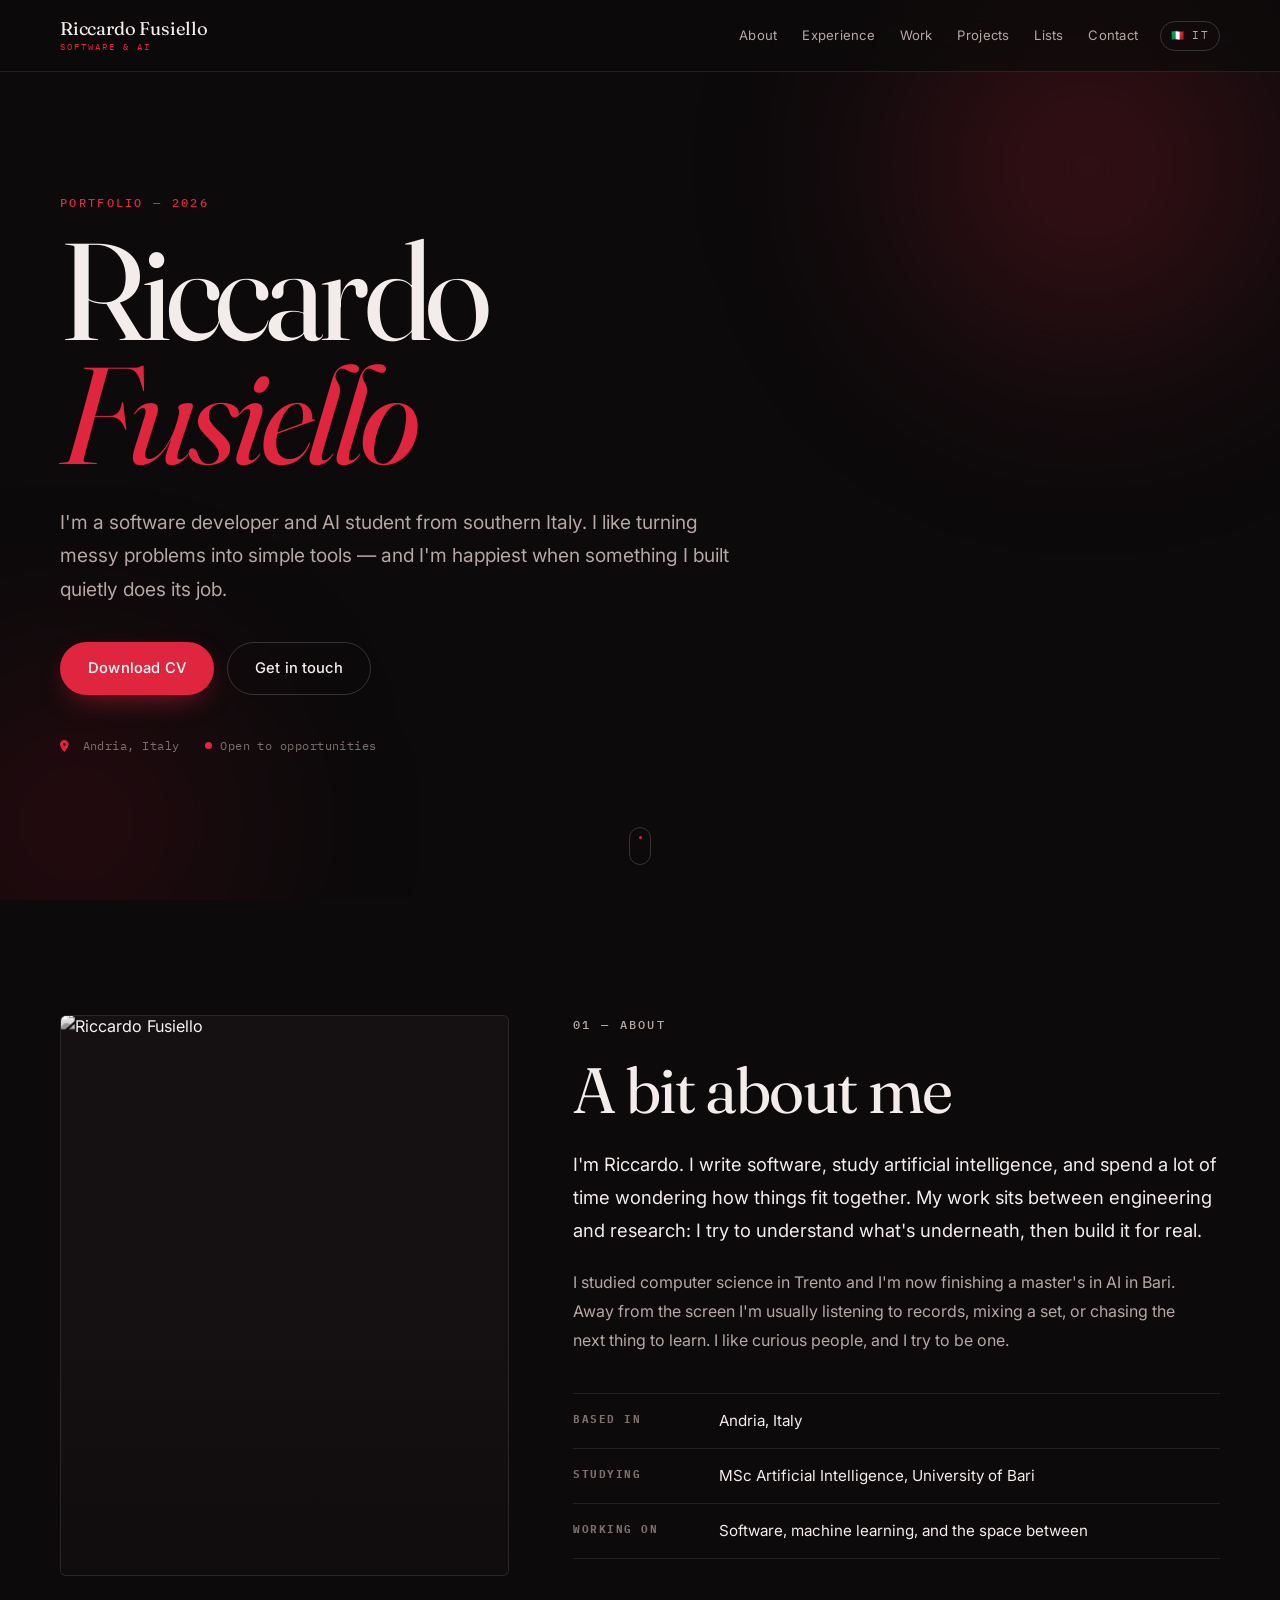
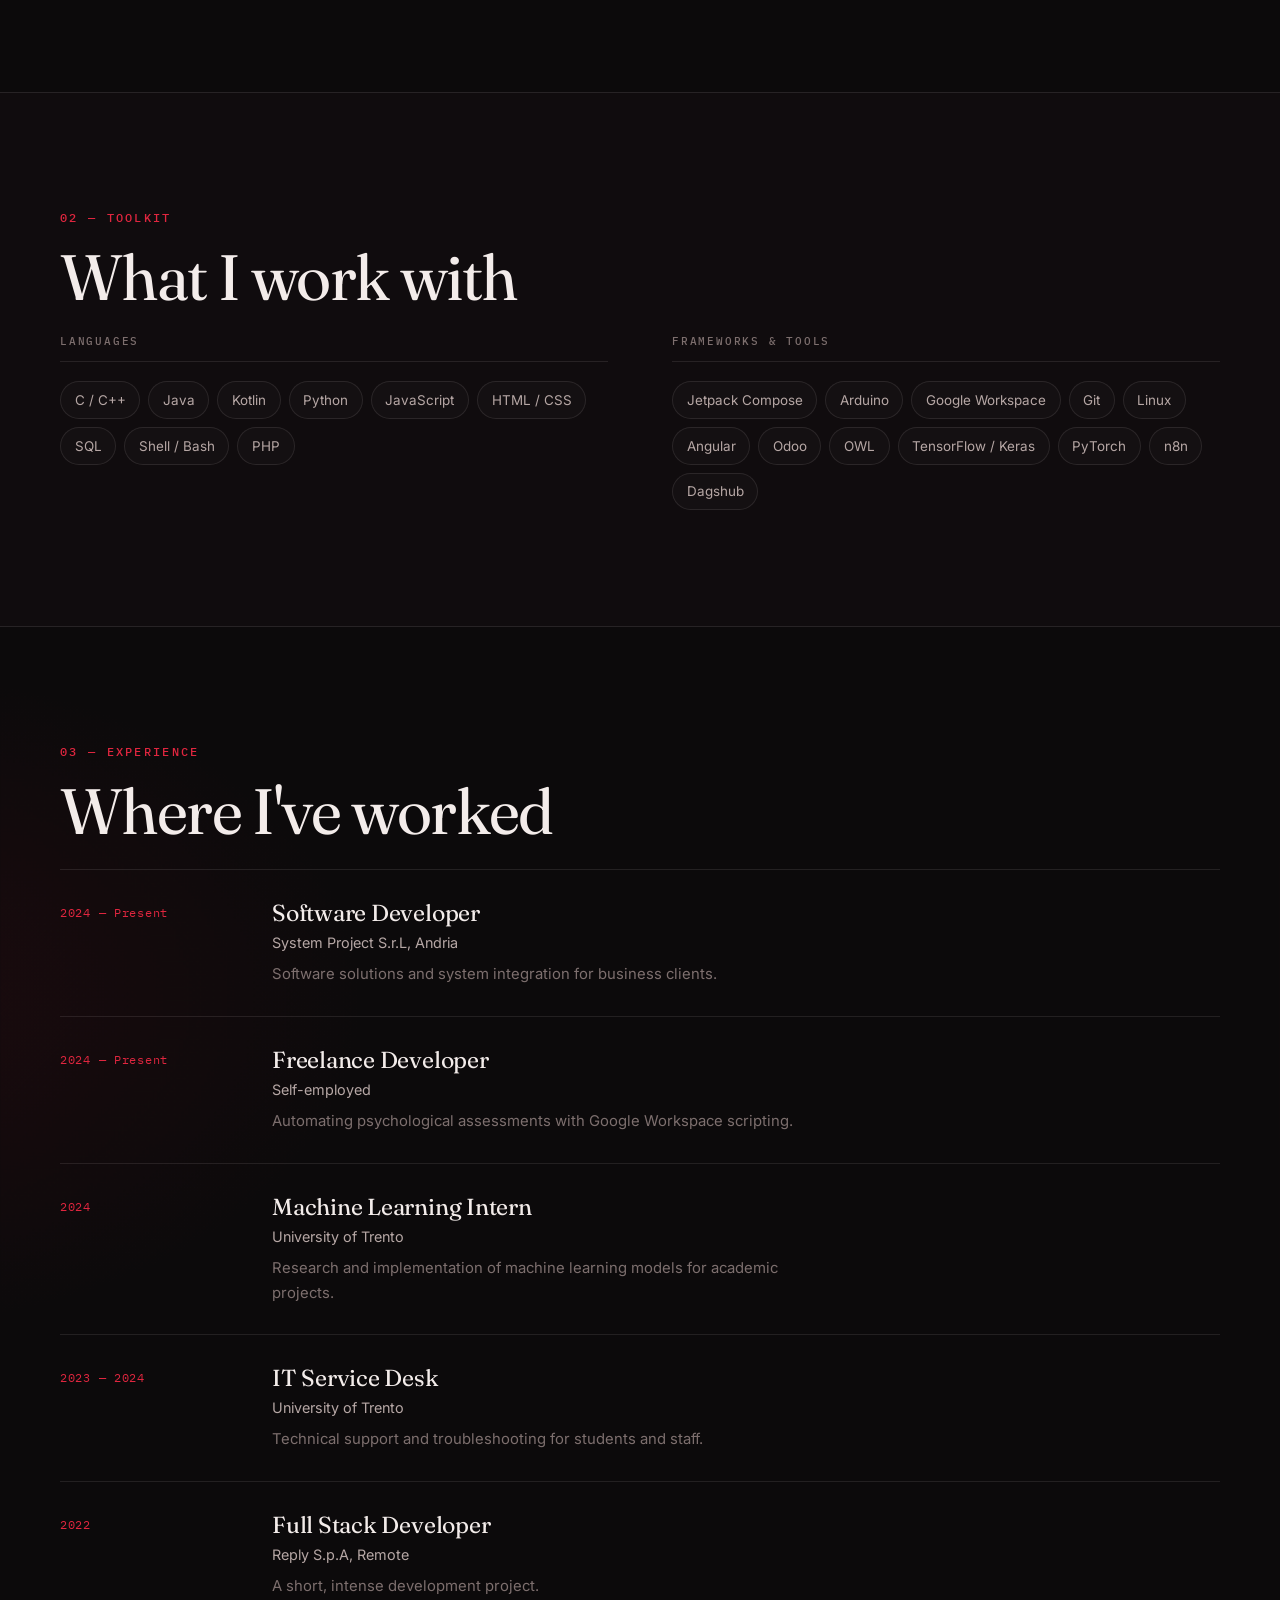
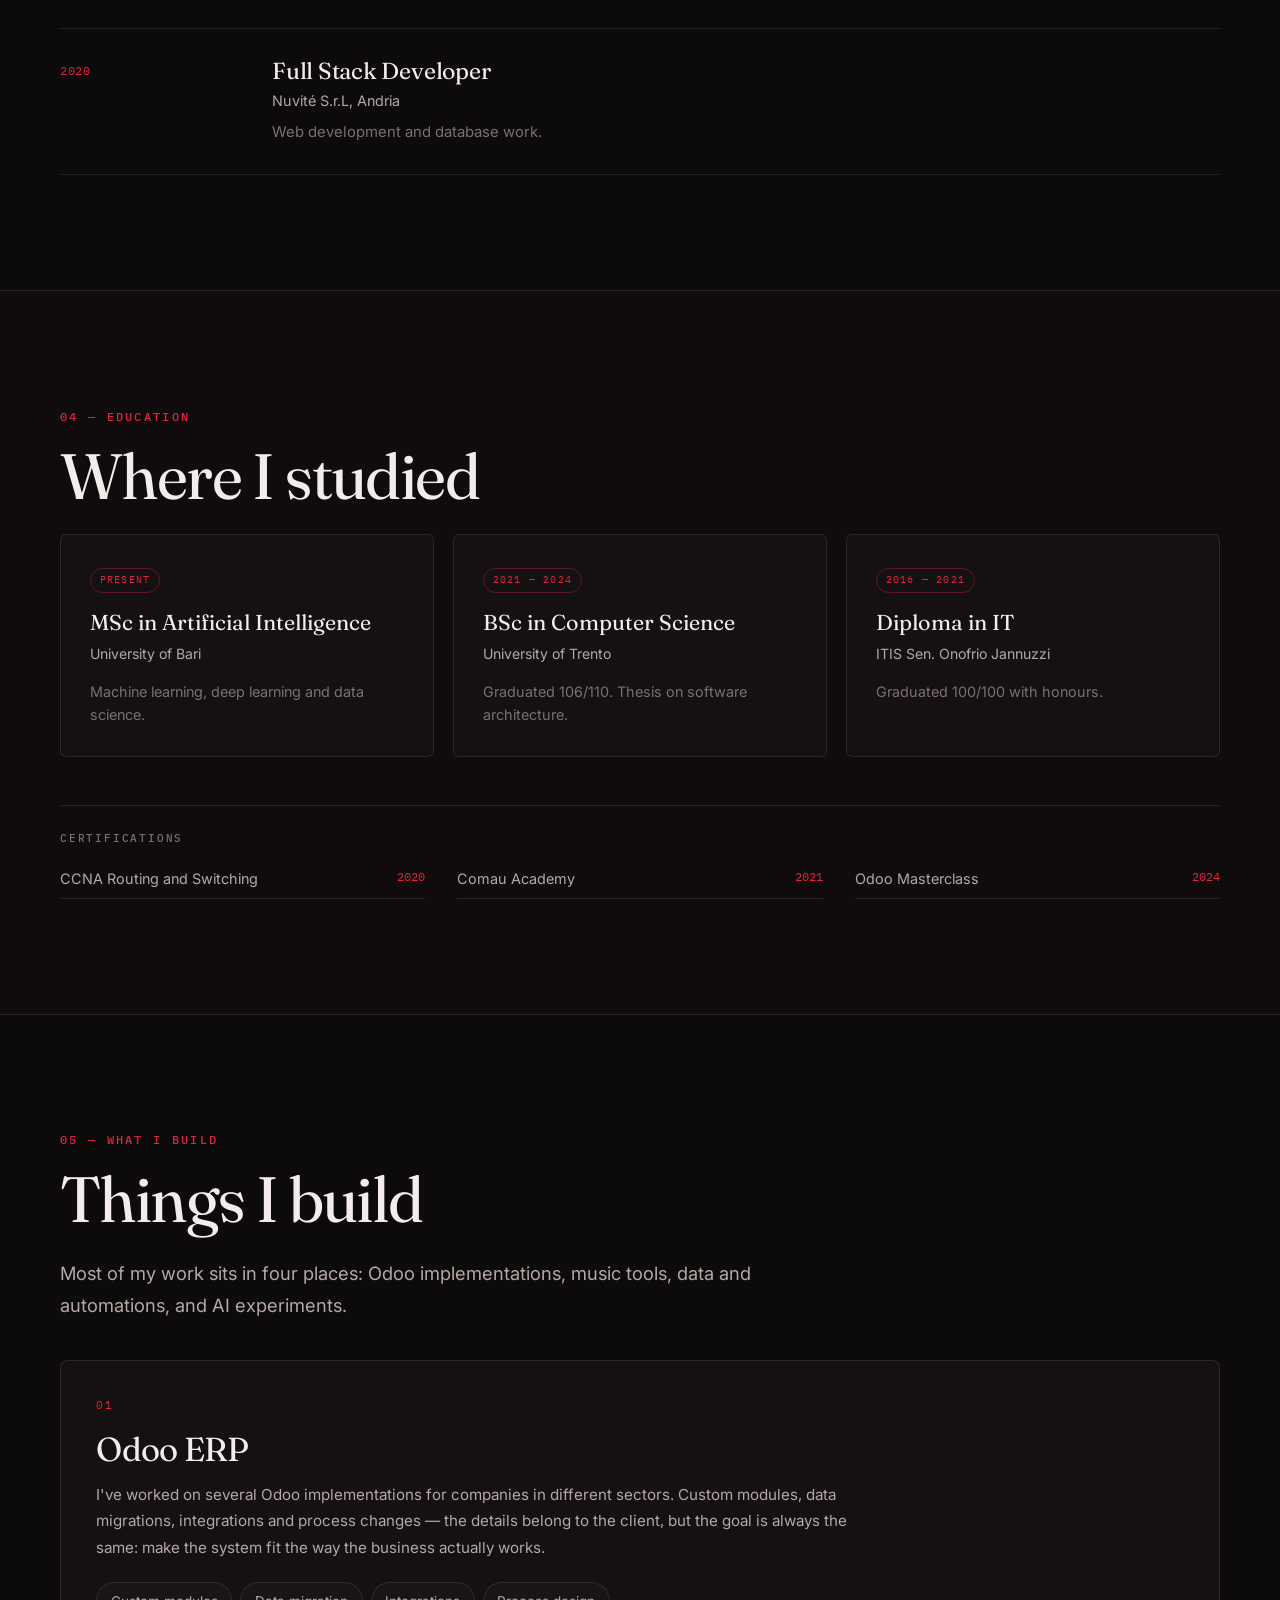
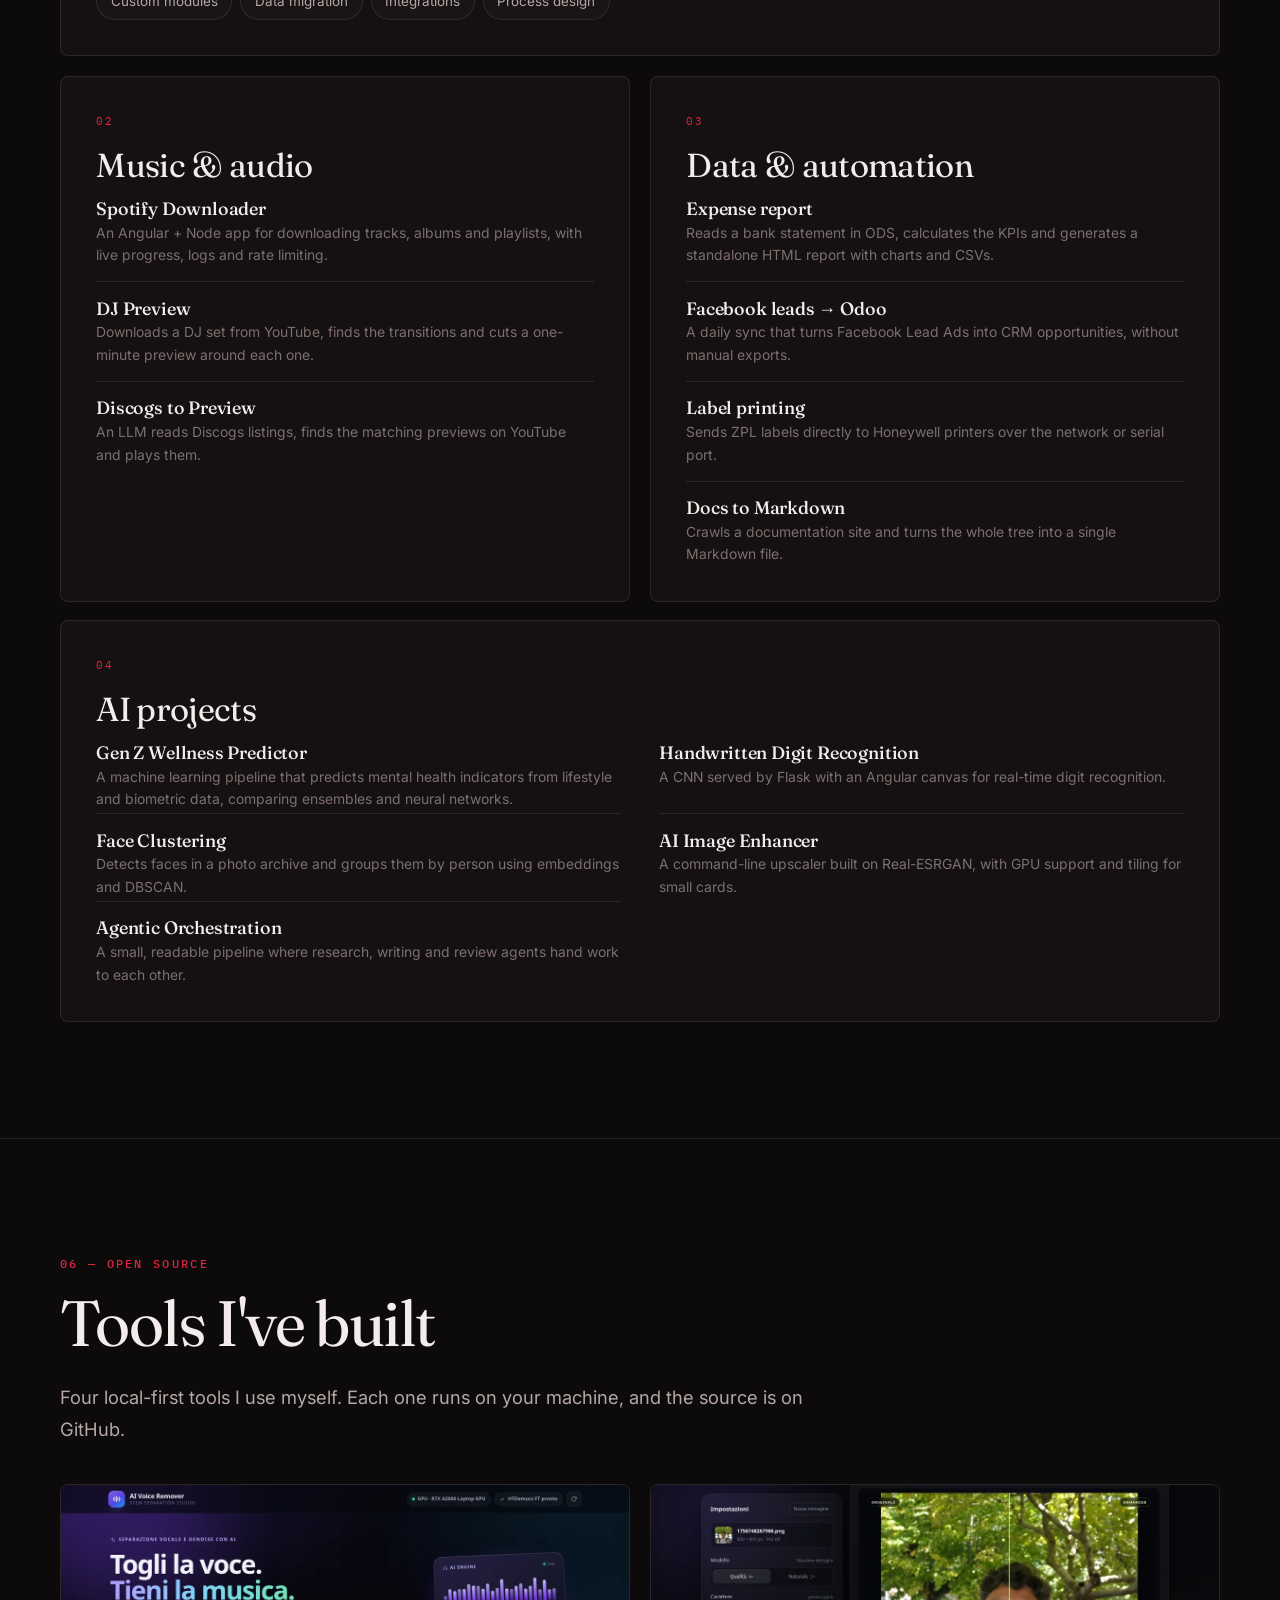
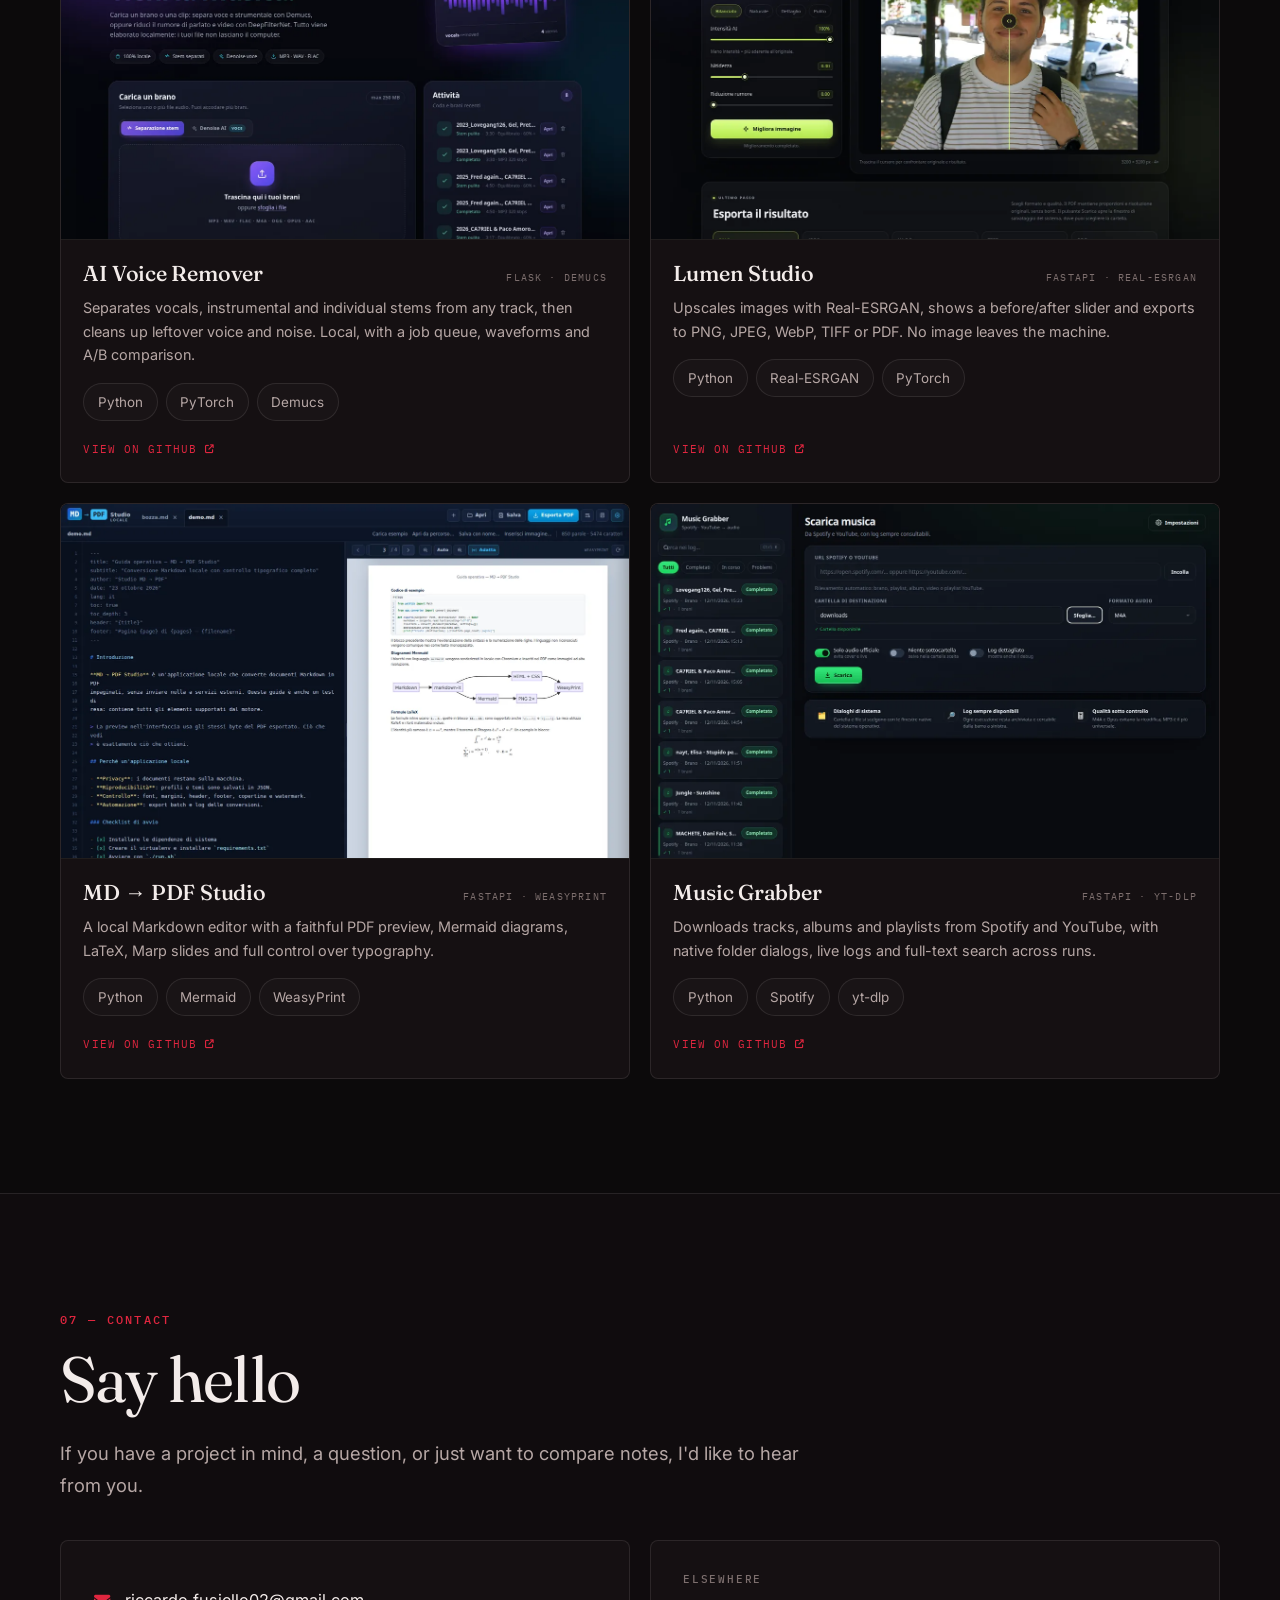
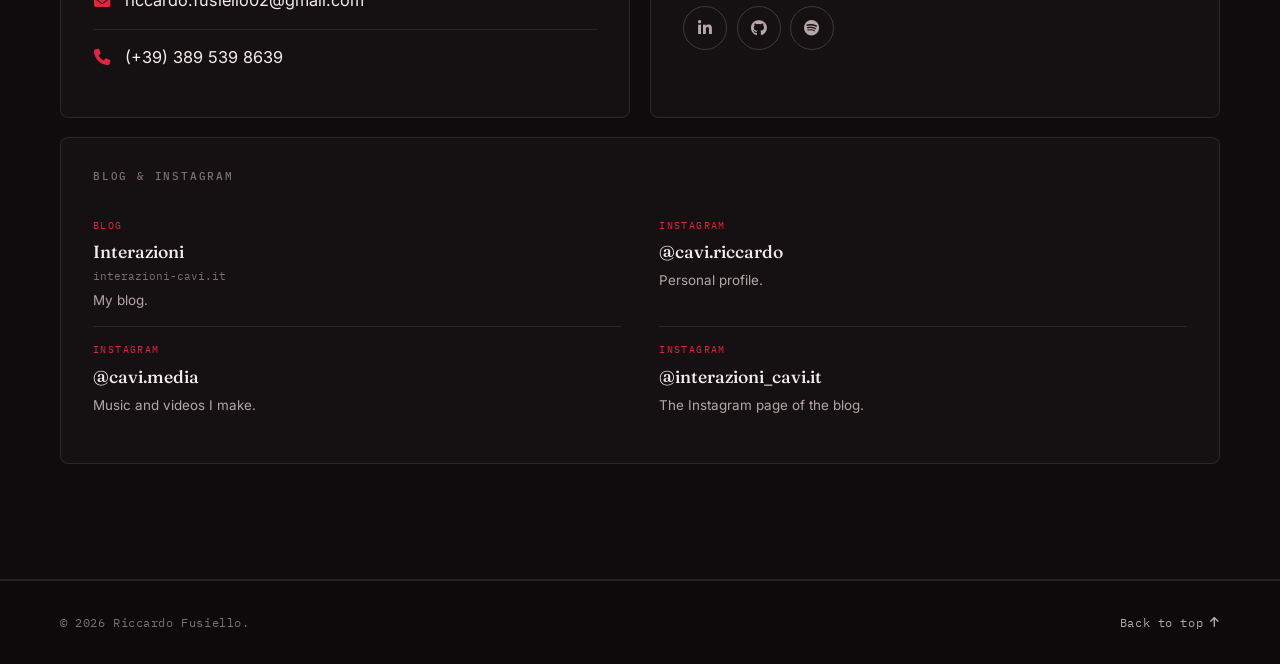
==== commit 38afacff: "Add blog and Instagram links to contact section - Add Interazioni blog link (interazioni-cavi.it) - " ====
--- a/index.html
+++ b/index.html
@@ -14,16 +14,16 @@
   <meta name="keywords" content="Riccardo Fusiello, software developer, Odoo ERP, Odoo developer, web apps, Angular, Python, automation, artificial intelligence, Andria, Italy" />
   <meta name="author" content="Riccardo Fusiello" />
   <meta name="robots" content="index, follow" />
-  <link rel="canonical" href="https://riccardofus.github.io/Cavi-Website/" />
-  <link rel="alternate" hreflang="en" href="https://riccardofus.github.io/Cavi-Website/" />
-  <link rel="alternate" hreflang="it" href="https://riccardofus.github.io/Cavi-Website/it/" />
-  <link rel="alternate" hreflang="x-default" href="https://riccardofus.github.io/Cavi-Website/" />
+  <link rel="canonical" href="https://riccardofus.github.io/" />
+  <link rel="alternate" hreflang="en" href="https://riccardofus.github.io/" />
+  <link rel="alternate" hreflang="it" href="https://riccardofus.github.io/it/" />
+  <link rel="alternate" hreflang="x-default" href="https://riccardofus.github.io/" />
 
   <meta property="og:type" content="website" />
   <meta property="og:title" content="Riccardo Fusiello — Software Developer, Odoo ERP & AI" />
   <meta property="og:description" content="Odoo ERP implementations, custom web apps and automations. Software developer and AI student based in Andria, Italy." />
-  <meta property="og:url" content="https://riccardofus.github.io/Cavi-Website/" />
-  <meta property="og:image" content="https://riccardofus.github.io/Cavi-Website/misc/1756748267986.png" />
+  <meta property="og:url" content="https://riccardofus.github.io/" />
+  <meta property="og:image" content="https://riccardofus.github.io/misc/1756748267986.png" />
   <meta property="og:locale" content="en_US" />
   <meta property="og:locale:alternate" content="it_IT" />
   <meta property="og:site_name" content="Riccardo Fusiello" />
@@ -31,7 +31,7 @@
   <meta name="twitter:card" content="summary_large_image" />
   <meta name="twitter:title" content="Riccardo Fusiello — Software Developer, Odoo ERP & AI" />
   <meta name="twitter:description" content="Odoo ERP implementations, custom web apps and automations. Software developer and AI student based in Andria, Italy." />
-  <meta name="twitter:image" content="https://riccardofus.github.io/Cavi-Website/misc/1756748267986.png" />
+  <meta name="twitter:image" content="https://riccardofus.github.io/misc/1756748267986.png" />
 
   <script type="application/ld+json">
   {
@@ -42,8 +42,8 @@
         "name": "Riccardo Fusiello",
         "jobTitle": "Software Developer",
         "description": "Software developer and AI student working on Odoo ERP implementations, web apps and automations.",
-        "url": "https://riccardofus.github.io/Cavi-Website/",
-        "image": "https://riccardofus.github.io/Cavi-Website/misc/1756748267986.png",
+        "url": "https://riccardofus.github.io/",
+        "image": "https://riccardofus.github.io/misc/1756748267986.png",
         "address": { "@type": "PostalAddress", "addressLocality": "Andria", "addressCountry": "IT" },
         "alumniOf": [
           { "@type": "CollegeOrUniversity", "name": "University of Bari" },
@@ -53,13 +53,22 @@
         "sameAs": [
           "https://www.linkedin.com/in/riccardo-fusiello-a02446216/",
           "https://github.com/riccardofus",
-          "https://www.instagram.com/cavi.riccardo/"
+          "https://www.instagram.com/cavi.riccardo/",
+          "https://www.instagram.com/cavi.media/",
+          "https://www.instagram.com/interazioni_cavi.it/",
+          "https://interazioni-cavi.it/"
         ]
       },
       {
         "@type": "WebSite",
         "name": "Riccardo Fusiello",
-        "url": "https://riccardofus.github.io/Cavi-Website/"
+        "url": "https://riccardofus.github.io/"
+      },
+      {
+        "@type": "Blog",
+        "name": "Interazioni",
+        "url": "https://interazioni-cavi.it/",
+        "author": { "@type": "Person", "name": "Riccardo Fusiello" }
       }
     ]
   }
@@ -607,9 +616,43 @@
             <div class="socials">
               <a href="https://www.linkedin.com/in/riccardo-fusiello-a02446216/" target="_blank" aria-label="LinkedIn"><i class="fab fa-linkedin-in"></i></a>
               <a href="https://github.com/riccardofus" target="_blank" aria-label="GitHub"><i class="fab fa-github"></i></a>
-              <a href="https://www.instagram.com/cavi.riccardo/" target="_blank" aria-label="Instagram"><i class="fab fa-instagram"></i></a>
               <a href="https://open.spotify.com/user/11134519888?si=5ef3217eab024590" target="_blank" aria-label="Spotify"><i class="fab fa-spotify"></i></a>
             </div>
+          </div>
+
+          <div class="contact-card contact-card--wide reveal" style="--d:.25s">
+            <h3 class="contact-card__title" data-i18n="links_title">Blog &amp; Instagram</h3>
+            <ul class="contact-links">
+              <li>
+                <a href="https://interazioni-cavi.it/" target="_blank" rel="noopener">
+                  <span class="contact-links__label" data-i18n="link_blog_label">Blog</span>
+                  <span class="contact-links__title">Interazioni</span>
+                  <span class="contact-links__meta">interazioni-cavi.it</span>
+                  <span class="contact-links__note" data-i18n="link_blog_note">My blog.</span>
+                </a>
+              </li>
+              <li>
+                <a href="https://www.instagram.com/cavi.riccardo/" target="_blank" rel="noopener">
+                  <span class="contact-links__label" data-i18n="link_ig_label">Instagram</span>
+                  <span class="contact-links__title">@cavi.riccardo</span>
+                  <span class="contact-links__note" data-i18n="link_ig_personal_note">Personal profile.</span>
+                </a>
+              </li>
+              <li>
+                <a href="https://www.instagram.com/cavi.media/" target="_blank" rel="noopener">
+                  <span class="contact-links__label" data-i18n="link_ig_label">Instagram</span>
+                  <span class="contact-links__title">@cavi.media</span>
+                  <span class="contact-links__note" data-i18n="link_ig_media_note">Music and videos I make.</span>
+                </a>
+              </li>
+              <li>
+                <a href="https://www.instagram.com/interazioni_cavi.it/" target="_blank" rel="noopener">
+                  <span class="contact-links__label" data-i18n="link_ig_label">Instagram</span>
+                  <span class="contact-links__title">@interazioni_cavi.it</span>
+                  <span class="contact-links__note" data-i18n="link_ig_blog_note">The Instagram page of the blog.</span>
+                </a>
+              </li>
+            </ul>
           </div>
         </div>
       </div>
@@ -1120,6 +1163,13 @@
         contact_title: 'Say hello',
         contact_lead: 'If you have a project in mind, a question, or just want to compare notes, I\'d like to hear from you.',
         connect_title: 'Elsewhere',
+        links_title: 'Blog & Instagram',
+        link_blog_label: 'Blog',
+        link_blog_note: 'My blog.',
+        link_ig_label: 'Instagram',
+        link_ig_personal_note: 'Personal profile.',
+        link_ig_media_note: 'Music and videos I make.',
+        link_ig_blog_note: 'The Instagram page of the blog.',
         lists_title: 'My Lists',
         lists_tagline: 'Books, films and albums worth remembering.',
         lists_col_title: 'Title',
@@ -1267,6 +1317,13 @@
         contact_title: 'Scrivimi',
         contact_lead: 'Se hai un progetto in mente, una domanda o semplicemente voglia di scambiarci due idee, mi fa piacere sentirti.',
         connect_title: 'Altrove',
+        links_title: 'Blog e Instagram',
+        link_blog_label: 'Blog',
+        link_blog_note: 'Il mio blog.',
+        link_ig_label: 'Instagram',
+        link_ig_personal_note: 'Profilo personale.',
+        link_ig_media_note: 'Musica e video che faccio.',
+        link_ig_blog_note: 'La pagina Instagram del blog.',
         lists_title: 'Le Mie Liste',
         lists_tagline: 'Libri, film e album da ricordare.',
         lists_col_title: 'Titolo',
--- a/style/styleNew.css
+++ b/style/styleNew.css
@@ -668,6 +668,17 @@
 .socials { display: flex; gap: .6rem; flex-wrap: wrap; }
 .socials a { width: 44px; height: 44px; display: grid; place-items: center; border: 1px solid var(--line-strong); border-radius: 50%; color: var(--muted); transition: all .25s ease; }
 .socials a:hover { border-color: var(--red); color: var(--red-bright); transform: translateY(-3px); background: var(--red-soft); }
+.contact-card--wide { grid-column: 1 / -1; }
+.contact-links { list-style: none; margin: 0; padding: 0; display: grid; grid-template-columns: 1fr 1fr; gap: 0 2.4rem; }
+.contact-links li { border-top: 1px solid var(--line); }
+.contact-links li:nth-child(-n+2) { border-top: 0; }
+.contact-links a { display: block; padding: .95rem 0; transition: padding-left .3s var(--ease); }
+.contact-links a:hover { padding-left: .4rem; }
+.contact-links__label { display: block; font-family: var(--font-mono); font-size: .62rem; letter-spacing: .14em; text-transform: uppercase; color: var(--red); margin-bottom: .2rem; }
+.contact-links__title { display: block; font-family: var(--font-display); font-size: 1.1rem; font-weight: 500; color: var(--text); transition: color .25s ease; }
+.contact-links__meta { display: block; font-family: var(--font-mono); font-size: .68rem; color: var(--faint); margin-top: .1rem; }
+.contact-links__note { display: block; font-size: .84rem; line-height: 1.55; color: var(--muted); margin-top: .25rem; }
+.contact-links a:hover .contact-links__title { color: var(--red-bright); }
 
 /* Footer */
 .footer { border-top: 1px solid var(--line); padding: 2rem 0; }
@@ -836,6 +847,9 @@
   .work-list--grid li:first-child { border-top: 0; padding-top: 0; }
   .projects-grid { grid-template-columns: 1fr; }
   .project-card__head { flex-direction: column; gap: .2rem; }
+  .contact-links { grid-template-columns: 1fr; }
+  .contact-links li:nth-child(-n+2) { border-top: 1px solid var(--line); }
+  .contact-links li:first-child { border-top: 0; }
 }
 
 @media (prefers-reduced-motion: reduce) {
